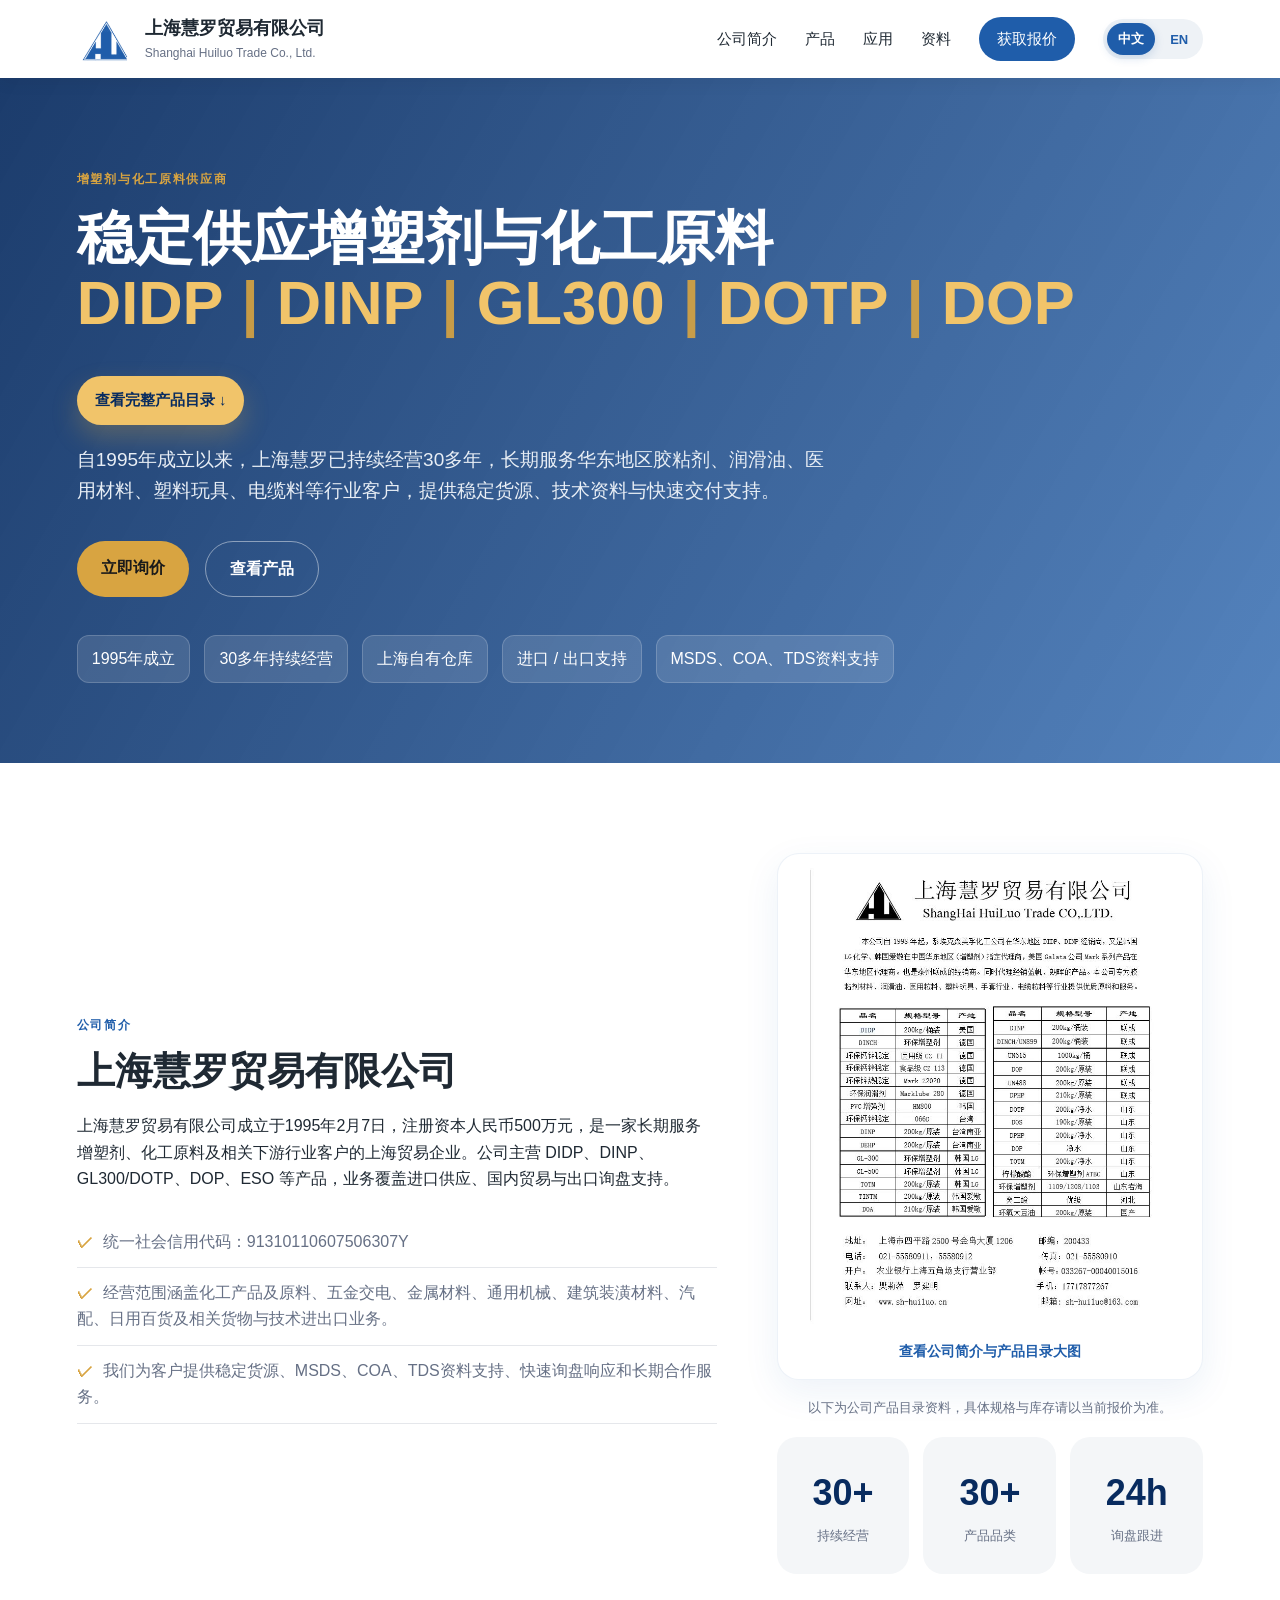
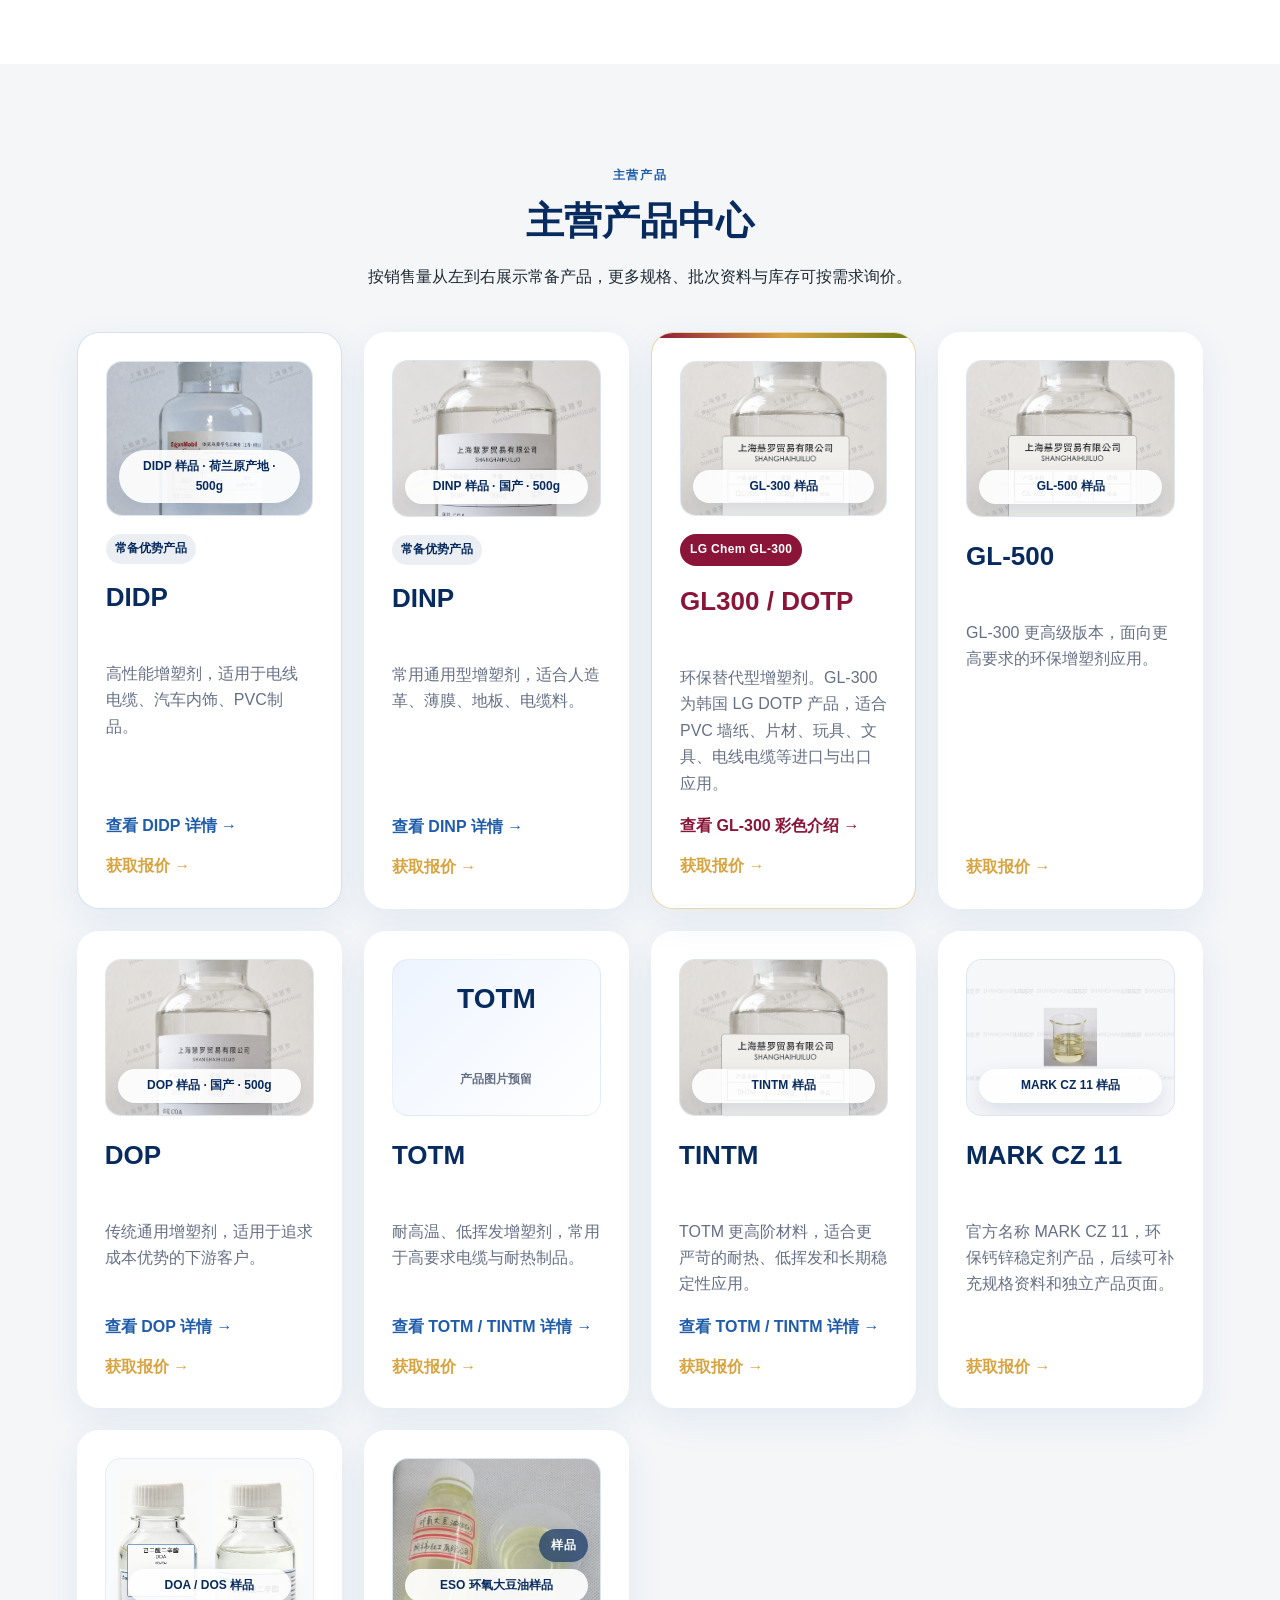
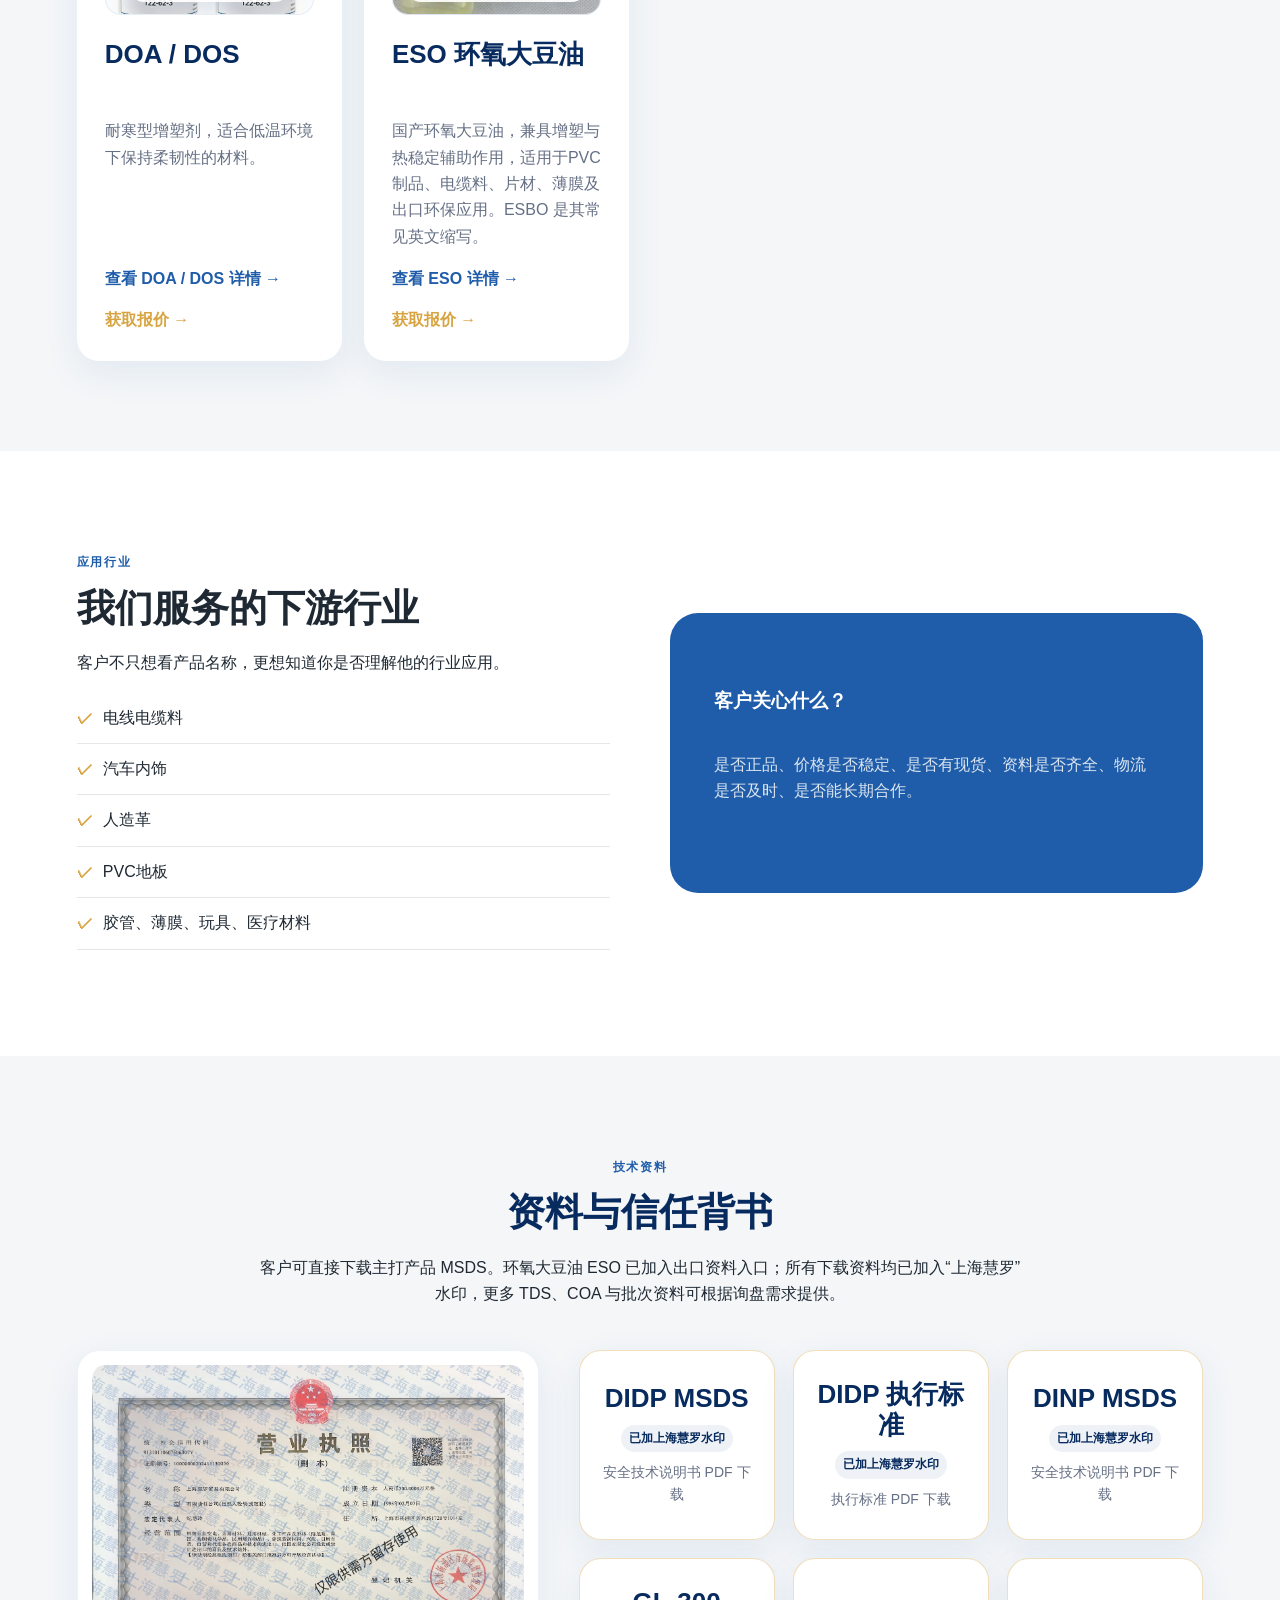
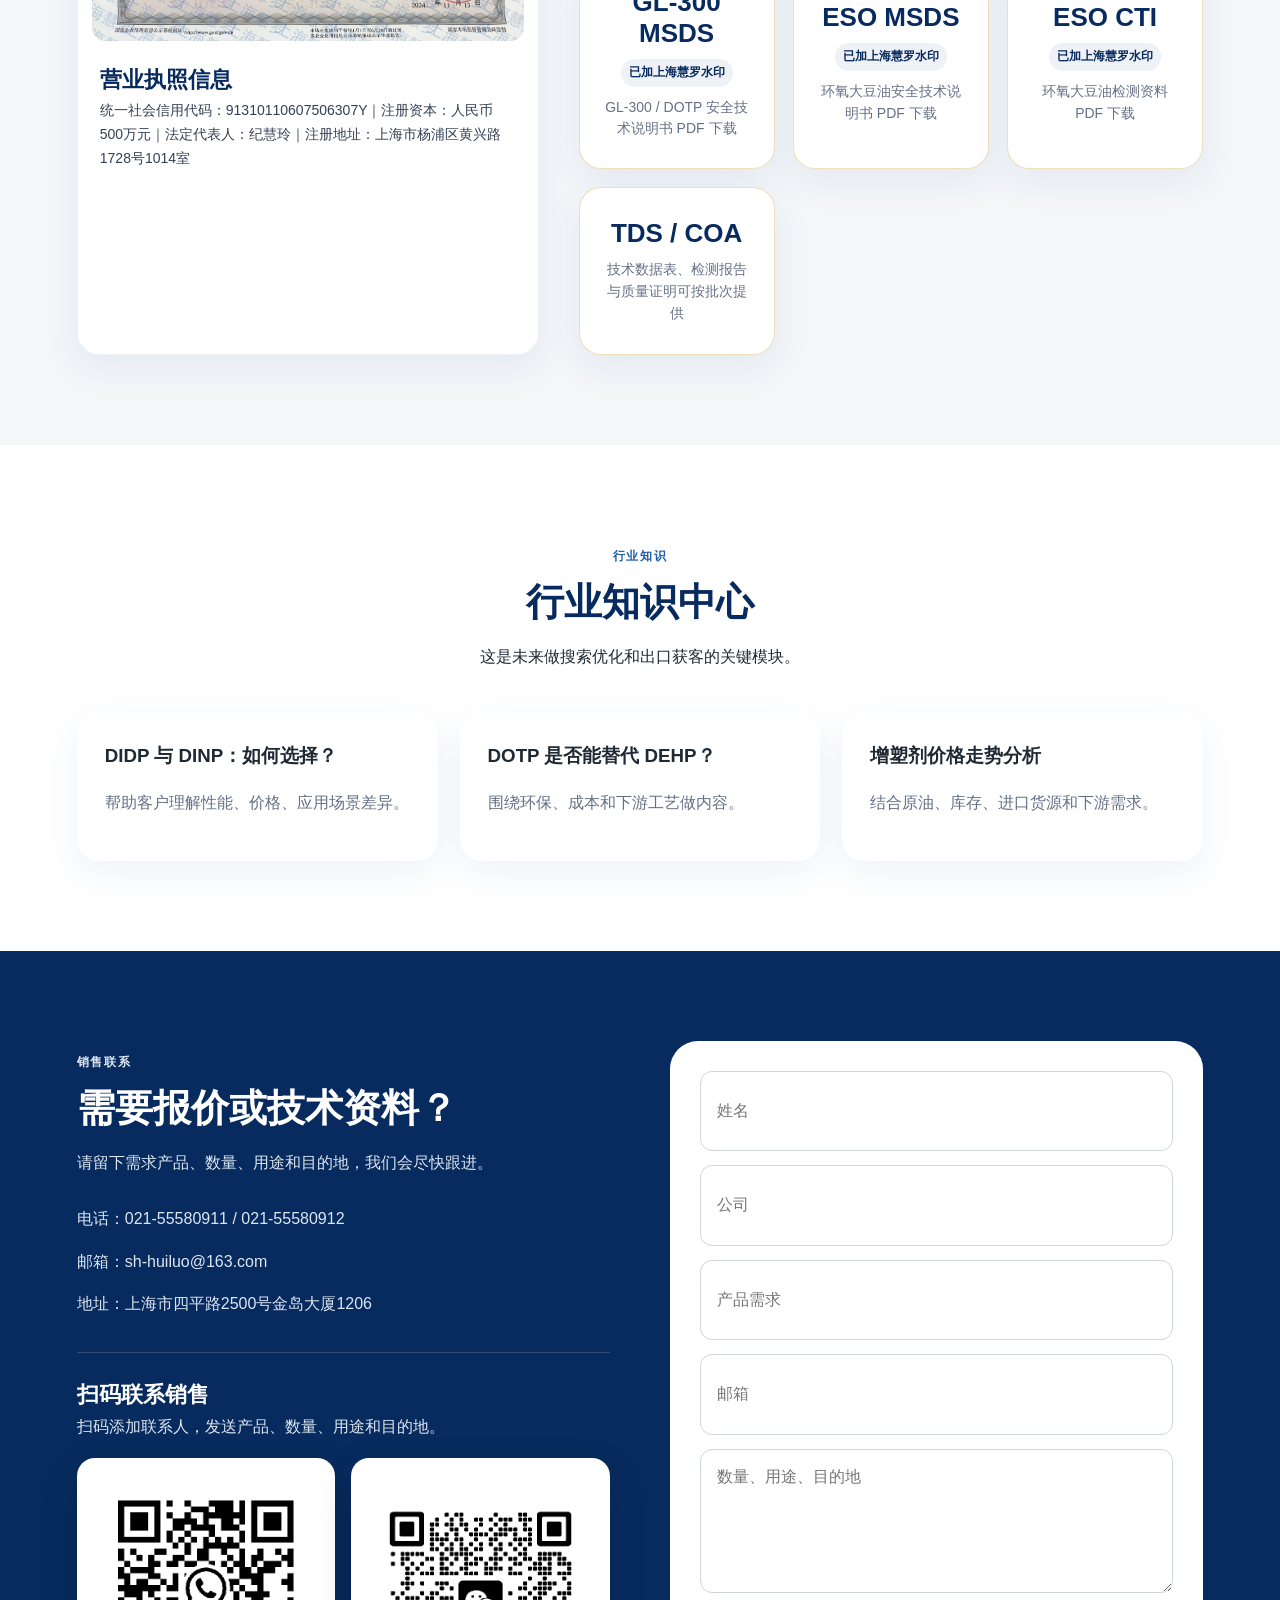
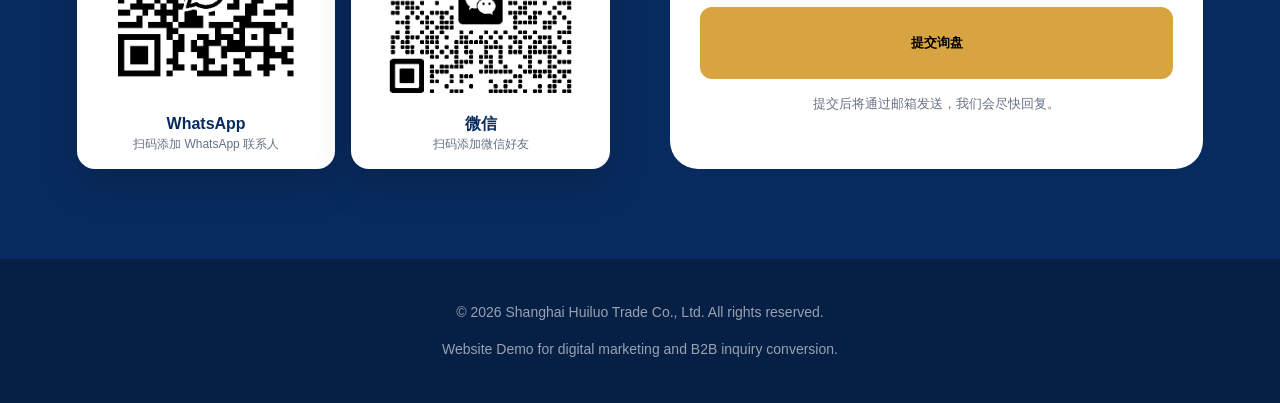
==== index.html @ cf37cb56 "Update product gallery sample images" ====
<!DOCTYPE html>
<html lang="zh-CN">
<head>
  <meta charset="UTF-8" />
  <meta name="viewport" content="width=device-width, initial-scale=1.0" />
  <title>上海慧罗贸易有限公司 | Shanghai Huiluo Trade Co., Ltd.</title>
  <meta name="description" content="上海慧罗贸易有限公司成立于1995年，30多年持续经营，专业供应DIDP、DINP、GL300/DOTP、DOP、环氧大豆油ESO等增塑剂与化工原料。" />
  <link rel="icon" href="assets/huiluo-logo.png" type="image/png" />
  <link rel="stylesheet" href="style.css" />
</head>
<body>
  <header class="navbar">
    <div class="brand">
      <div class="logo-mark"><img src="assets/huiluo-logo.png" alt="上海慧罗贸易有限公司 logo" /></div>
      <div>
        <strong data-i18n="brand_cn">上海慧罗贸易有限公司</strong>
        <span data-i18n="brand_en">Shanghai Huiluo Trade Co., Ltd.</span>
      </div>
    </div>
    <nav>
      <a href="#about" data-i18n="nav_about">公司简介</a>
      <a href="#products" data-i18n="nav_products">产品</a>
      <a href="#applications" data-i18n="nav_applications">应用</a>
      <a href="#documents" data-i18n="nav_documents">资料</a>
      <a href="#contact" class="nav-cta" data-i18n="nav_quote">获取报价</a>
      <div class="language-switch" aria-label="Language switcher">
        <button class="lang-btn active" type="button" data-lang="zh">中文</button>
        <button class="lang-btn" type="button" data-lang="en">EN</button>
      </div>
    </nav>
  </header>

  <section class="hero">
    <div class="hero-overlay"></div>
    <div class="hero-content">
      <p class="eyebrow" data-i18n="hero_eyebrow">增塑剂与化工原料供应商</p>
      <h1 data-i18n="hero_title">稳定供应增塑剂与化工原料<br><span class="hero-product-line">DIDP <em>|</em> DINP <em>|</em> GL300 <em>|</em> DOTP <em>|</em> DOP</span></h1>
      <a class="hero-more-products" href="#products" data-i18n="hero_more_products">查看完整产品目录 ↓</a>
      <p class="hero-text" data-i18n="hero_text">自1995年成立以来，上海慧罗已持续经营30多年，长期服务华东地区胶粘剂、润滑油、医用材料、塑料玩具、电缆料等行业客户，提供稳定货源、技术资料与快速交付支持。</p>
      <div class="hero-actions">
        <a href="#contact" class="btn primary" data-i18n="hero_btn_quote">立即询价</a>
        <a href="#products" class="btn secondary" data-i18n="hero_btn_products">查看产品</a>
      </div>
      <div class="trust-row">
        <span data-i18n="trust_established">1995年成立</span>
        <span data-i18n="trust_years">30多年持续经营</span>
        <span data-i18n="trust_warehouse">上海自有仓库</span>
        <span data-i18n="trust_trade">进口 / 出口支持</span>
        <span data-i18n="trust_docs">MSDS、COA、TDS资料支持</span>
      </div>
    </div>
  </section>

  <section id="about" class="section intro">
    <div>
      <p class="eyebrow dark" data-i18n="intro_eyebrow">公司简介</p>
      <h2 data-i18n="intro_title">上海慧罗贸易有限公司</h2>
      <p data-i18n="intro_text">上海慧罗贸易有限公司成立于1995年2月7日，注册资本人民币500万元，是一家长期服务增塑剂、化工原料及相关下游行业客户的上海贸易企业。公司主营 DIDP、DINP、GL300/DOTP、DOP、ESO 等产品，业务覆盖进口供应、国内贸易与出口询盘支持。</p>
      <ul class="profile-list">
        <li data-i18n="profile_license">统一社会信用代码：91310110607506307Y</li>
        <li data-i18n="profile_scope">经营范围涵盖化工产品及原料、五金交电、金属材料、通用机械、建筑装潢材料、汽配、日用百货及相关货物与技术进出口业务。</li>
        <li data-i18n="profile_service">我们为客户提供稳定货源、MSDS、COA、TDS资料支持、快速询盘响应和长期合作服务。</li>
      </ul>
    </div>
    <div class="profile-side">
      <a class="profile-image-card" href="assets/company-profile.jpg" target="_blank" rel="noopener">
        <img src="assets/company-profile.jpg" alt="上海慧罗贸易有限公司公司简介与产品目录" />
        <span data-i18n="profile_image_caption">查看公司简介与产品目录大图</span>
      </a>
      <p class="profile-image-note" data-i18n="profile_image_note">以下为公司产品目录资料，具体规格与库存请以当前报价为准。</p>
      <div class="stats-grid">
        <div><strong>30+</strong><span data-i18n="stat_years">持续经营</span></div>
        <div><strong>30+</strong><span data-i18n="stat_skus">产品品类</span></div>
        <div><strong>24h</strong><span data-i18n="stat_followup">询盘跟进</span></div>
      </div>
    </div>
  </section>

  <section id="products" class="section gray">
    <div class="section-title">
      <p class="eyebrow dark" data-i18n="products_eyebrow">主营产品</p>
      <h2 data-i18n="products_title">主营产品中心</h2>
      <p data-i18n="products_text">按销售量从左到右展示常备产品，更多规格、批次资料与库存可按需求询价。</p>
    </div>
    <div class="product-grid product-gallery">
      <article class="product-card product-card-featured">
        <figure class="product-card-media"><img src="assets/products/didp-sample.png" alt="DIDP 样品瓶" /><figcaption data-i18n="prod_didp_caption">DIDP 样品 · 荷兰原产地 · 500g</figcaption></figure>
        <span class="product-badge" data-i18n="main_product_badge">常备优势产品</span>
        <h3>DIDP</h3>
        <p data-i18n="prod_didp_text">高性能增塑剂，适用于电线电缆、汽车内饰、PVC制品。</p>
        <div class="product-card-actions"><a class="product-detail-link" href="didp.html" data-i18n="prod_didp_link">查看 DIDP 详情 →</a><a href="#contact" data-i18n="prod_quote">获取报价 →</a></div>
      </article>
      <article class="product-card">
        <figure class="product-card-media"><img src="assets/products/dinp-sample.png" alt="DINP 样品瓶" /><figcaption data-i18n="prod_dinp_caption">DINP 样品 · 国产 · 500g</figcaption></figure>
        <span class="product-badge" data-i18n="main_product_badge">常备优势产品</span>
        <h3>DINP</h3>
        <p data-i18n="prod_dinp_text">常用通用型增塑剂，适合人造革、薄膜、地板、电缆料。</p>
        <div class="product-card-actions"><a class="product-detail-link" href="dinp.html" data-i18n="prod_dinp_link">查看 DINP 详情 →</a><a href="#contact" data-i18n="prod_quote">获取报价 →</a></div>
      </article>
      <article class="product-card gl300-product-card">
        <figure class="product-card-media"><img src="assets/products/gl300-sample.png" alt="GL-300 样品瓶" /><figcaption data-i18n="prod_gl300_caption">GL-300 样品</figcaption></figure>
        <div class="gl300-chip">LG Chem GL-300</div>
        <h3>GL300 / DOTP</h3>
        <p data-i18n="prod_dotp_text">环保替代型增塑剂。GL-300 为韩国 LG DOTP 产品，适合 PVC 墙纸、片材、玩具、文具、电线电缆等进口与出口应用。</p>
        <div class="product-card-actions"><a class="gl300-link" href="gl300.html" data-i18n="prod_gl300_link">查看 GL-300 彩色介绍 →</a><a href="#contact" data-i18n="prod_quote">获取报价 →</a></div>
      </article>
      <article class="product-card">
        <figure class="product-card-media"><img src="assets/products/gl-500-sample.png" alt="GL-500 样品瓶" /><figcaption data-i18n="prod_gl500_caption">GL-500 样品</figcaption></figure>
        <h3>GL-500</h3>
        <p data-i18n="prod_gl500_text">GL-300 更高级版本，面向更高要求的环保增塑剂应用。</p>
        <div class="product-card-actions"><a href="#contact" data-i18n="prod_quote">获取报价 →</a></div>
      </article>
      <article class="product-card">
        <figure class="product-card-media"><img src="assets/products/dop-sample.png" alt="DOP 样品瓶" /><figcaption data-i18n="prod_dop_caption">DOP 样品 · 国产 · 500g</figcaption></figure>
        <h3>DOP</h3>
        <p data-i18n="prod_dehp_text">传统通用增塑剂，适用于追求成本优势的下游客户。</p>
        <div class="product-card-actions"><a class="product-detail-link" href="dop.html" data-i18n="prod_dop_link">查看 DOP 详情 →</a><a href="#contact" data-i18n="prod_quote">获取报价 →</a></div>
      </article>
      <article class="product-card">
        <div class="product-card-media product-image-placeholder"><span>TOTM</span><small data-i18n="product_image_pending">产品图片预留</small></div>
        <h3>TOTM</h3>
        <p data-i18n="prod_totm_text">耐高温、低挥发增塑剂，常用于高要求电缆与耐热制品。</p>
        <div class="product-card-actions"><a class="product-detail-link" href="totm.html" data-i18n="prod_totm_link">查看 TOTM / TINTM 详情 →</a><a href="#contact" data-i18n="prod_quote">获取报价 →</a></div>
      </article>
      <article class="product-card">
        <figure class="product-card-media"><img src="assets/products/tintm-sample.png" alt="TINTM 样品瓶" /><figcaption data-i18n="prod_tintm_caption">TINTM 样品</figcaption></figure>
        <h3>TINTM</h3>
        <p data-i18n="prod_tintm_text">TOTM 更高阶材料，适合更严苛的耐热、低挥发和长期稳定性应用。</p>
        <div class="product-card-actions"><a class="product-detail-link" href="totm.html" data-i18n="prod_tintm_link">查看 TOTM / TINTM 详情 →</a><a href="#contact" data-i18n="prod_quote">获取报价 →</a></div>
      </article>
      <article class="product-card">
        <figure class="product-card-media"><img src="assets/products/mark-cz11-sample.png" alt="MARK CZ 11 样品" /><figcaption data-i18n="prod_mark_cz11_caption">MARK CZ 11 样品</figcaption></figure>
        <h3>MARK CZ 11</h3>
        <p data-i18n="prod_mark_cz11_text">官方名称 MARK CZ 11，环保钙锌稳定剂产品，后续可补充规格资料和独立产品页面。</p>
        <div class="product-card-actions"><a href="#contact" data-i18n="prod_quote">获取报价 →</a></div>
      </article>
      <article class="product-card">
        <figure class="product-card-media product-media-pair"><img src="assets/products/doa-sample.png" alt="DOA 样品瓶" /><img src="assets/products/dos-sample.png" alt="DOS 样品瓶" /><figcaption data-i18n="prod_doa_caption">DOA / DOS 样品</figcaption></figure>
        <h3>DOA / DOS</h3>
        <p data-i18n="prod_doa_text">耐寒型增塑剂，适合低温环境下保持柔韧性的材料。</p>
        <div class="product-card-actions"><a class="product-detail-link" href="doa-dos.html" data-i18n="prod_doa_link">查看 DOA / DOS 详情 →</a><a href="#contact" data-i18n="prod_quote">获取报价 →</a></div>
      </article>
      <article class="product-card">
        <figure class="product-card-media"><img src="assets/products/eso-sample.png" alt="ESO 环氧大豆油样品" /><span class="product-sample-tag" data-i18n="sample_tag">样品</span><figcaption data-i18n="prod_eso_caption">ESO 环氧大豆油样品</figcaption></figure>
        <h3 data-i18n="prod_eso_title">ESO 环氧大豆油</h3>
        <p data-i18n="prod_eso_text">国产环氧大豆油，兼具增塑与热稳定辅助作用，适用于PVC制品、电缆料、片材、薄膜及出口环保应用。ESBO 是其常见英文缩写。</p>
        <div class="product-card-actions"><a class="product-detail-link" href="eso.html" data-i18n="prod_eso_link">查看 ESO 详情 →</a><a href="#contact" data-i18n="prod_quote">获取报价 →</a></div>
      </article>
    </div>
  </section>

  <section id="applications" class="section split">
    <div>
      <p class="eyebrow dark" data-i18n="apps_eyebrow">应用行业</p>
      <h2 data-i18n="apps_title">我们服务的下游行业</h2>
      <p data-i18n="apps_text">客户不只想看产品名称，更想知道你是否理解他的行业应用。</p>
      <ul class="check-list">
        <li data-i18n="app_cable">电线电缆料</li>
        <li data-i18n="app_auto">汽车内饰</li>
        <li data-i18n="app_leather">人造革</li>
        <li data-i18n="app_floor">PVC地板</li>
        <li data-i18n="app_other">胶管、薄膜、玩具、医疗材料</li>
      </ul>
    </div>
    <div class="application-card">
      <h3 data-i18n="customer_title">客户关心什么？</h3>
      <p data-i18n="customer_text">是否正品、价格是否稳定、是否有现货、资料是否齐全、物流是否及时、是否能长期合作。</p>
    </div>
  </section>

  <section id="documents" class="section gray documents">
    <div class="section-title">
      <p class="eyebrow dark" data-i18n="docs_eyebrow">技术资料</p>
      <h2 data-i18n="docs_title">资料与信任背书</h2>
      <p data-i18n="docs_text">客户可直接下载主打产品 MSDS。环氧大豆油 ESO 已加入出口资料入口；所有下载资料均已加入“上海慧罗”水印，更多 TDS、COA 与批次资料可根据询盘需求提供。</p>
    </div>
    <div class="doc-layout">
      <div class="license-panel">
        <img src="assets/business-license-watermarked.jpg" alt="上海慧罗贸易有限公司营业执照" />
        <div class="license-caption">
          <strong data-i18n="license_title">营业执照信息</strong>
          <span data-i18n="license_text">统一社会信用代码：91310110607506307Y｜注册资本：人民币500万元｜法定代表人：纪慧玲｜注册地址：上海市杨浦区黄兴路1728号1014室</span>
        </div>
      </div>
      <div class="doc-cards">
        <a class="doc-card primary-doc" href="DIDP-MSDS-Huiluo.pdf" download>
          <strong>DIDP MSDS</strong>
          <small data-i18n="doc_watermark">已加上海慧罗水印</small>
          <span data-i18n="doc_didp">安全技术说明书 PDF 下载</span>
        </a>
        <a class="doc-card primary-doc" href="DIDP-sales-spec-Huiluo.pdf" download>
          <strong data-i18n="doc_didp_spec_title">DIDP 执行标准</strong>
          <small data-i18n="doc_watermark">已加上海慧罗水印</small>
          <span data-i18n="doc_didp_spec">执行标准 PDF 下载</span>
        </a>
        <a class="doc-card primary-doc" href="DINP-MSDS-2023-Huiluo.pdf" download>
          <strong>DINP MSDS</strong>
          <small data-i18n="doc_watermark">已加上海慧罗水印</small>
          <span data-i18n="doc_dinp">安全技术说明书 PDF 下载</span>
        </a>
        <a class="doc-card primary-doc" href="GL300-MSDS-Huiluo.pdf" download>
          <strong>GL-300 MSDS</strong>
          <small data-i18n="doc_watermark">已加上海慧罗水印</small>
          <span data-i18n="doc_gl300_msds">GL-300 / DOTP 安全技术说明书 PDF 下载</span>
        </a>
        <a class="doc-card primary-doc" href="MSDS-ESO-Huiluo.pdf" download>
          <strong data-i18n="doc_eso_msds_title">ESO MSDS</strong>
          <small data-i18n="doc_watermark">已加上海慧罗水印</small>
          <span data-i18n="doc_eso_msds">环氧大豆油安全技术说明书 PDF 下载</span>
        </a>
        <a class="doc-card primary-doc" href="ESO-CTI-Huiluo-compatible.pdf" download>
          <strong data-i18n="doc_eso_cti_title">ESO CTI</strong>
          <small data-i18n="doc_watermark">已加上海慧罗水印</small>
          <span data-i18n="doc_eso_cti">环氧大豆油检测资料 PDF 下载</span>
        </a>
        <div class="doc-card">
          <strong>TDS / COA</strong>
          <span data-i18n="doc_tds_coa">技术数据表、检测报告与质量证明可按批次提供</span>
        </div>
      </div>
    </div>
  </section>

  <section class="section knowledge">
    <div class="section-title">
      <p class="eyebrow dark" data-i18n="knowledge_eyebrow">行业知识</p>
      <h2 data-i18n="knowledge_title">行业知识中心</h2>
      <p data-i18n="knowledge_text">这是未来做搜索优化和出口获客的关键模块。</p>
    </div>
    <div class="article-grid">
      <article><h3 data-i18n="article1_title">DIDP 与 DINP：如何选择？</h3><p data-i18n="article1_text">帮助客户理解性能、价格、应用场景差异。</p></article>
      <article><h3 data-i18n="article2_title">DOTP 是否能替代 DEHP？</h3><p data-i18n="article2_text">围绕环保、成本和下游工艺做内容。</p></article>
      <article><h3 data-i18n="article3_title">增塑剂价格走势分析</h3><p data-i18n="article3_text">结合原油、库存、进口货源和下游需求。</p></article>
    </div>
  </section>

  <section id="contact" class="section contact">
    <div>
      <p class="eyebrow" data-i18n="contact_eyebrow">销售联系</p>
      <h2 data-i18n="contact_title">需要报价或技术资料？</h2>
      <p data-i18n="contact_text">请留下需求产品、数量、用途和目的地，我们会尽快跟进。</p>
      <div class="contact-info">
        <p data-i18n="phone">电话：021-55580911 / 021-55580912</p>
        <p data-i18n="email">邮箱：sh-huiluo@163.com</p>
        <p data-i18n="address">地址：上海市四平路2500号金岛大厦1206</p>
      </div>
      <div class="qr-contact">
        <h3 data-i18n="qr_title">扫码联系销售</h3>
        <p data-i18n="qr_text">扫码添加联系人，发送产品、数量、用途和目的地。</p>
        <div class="qr-grid">
          <figure class="qr-card">
            <img src="assets/contact/whatsapp-qr.svg" alt="WhatsApp QR code" />
            <figcaption>
              <strong>WhatsApp</strong>
              <span data-i18n="qr_whatsapp">扫码添加 WhatsApp 联系人</span>
            </figcaption>
          </figure>
          <figure class="qr-card">
            <img src="assets/contact/wechat-qr.svg" alt="WeChat QR code" />
            <figcaption>
              <strong data-i18n="qr_wechat_name">微信</strong>
              <span data-i18n="qr_wechat">扫码添加微信好友</span>
            </figcaption>
          </figure>
        </div>
      </div>
    </div>
    <form class="quote-form" id="quote-form">
      <input name="name" type="text" placeholder="姓名" data-i18n-placeholder="ph_name" />
      <input name="company" type="text" placeholder="公司" data-i18n-placeholder="ph_company" />
      <input name="product" type="text" placeholder="产品需求" data-i18n-placeholder="ph_product" />
      <input name="email" type="email" placeholder="邮箱" data-i18n-placeholder="ph_email" />
      <textarea name="message" placeholder="数量、用途、目的地" data-i18n-placeholder="ph_message"></textarea>
      <button type="button" data-i18n="form_submit">提交询盘</button>
      <p class="form-note" data-i18n="form_note">提交后将通过邮箱发送，我们会尽快回复。</p>
    </form>
  </section>

  <footer>
    <p>© 2026 Shanghai Huiluo Trade Co., Ltd. All rights reserved.</p>
    <p>Website Demo for digital marketing and B2B inquiry conversion.</p>
  </footer>

  <script>
    const translations = {
      zh: {
        nav_about:'公司简介', nav_products:'产品', nav_applications:'应用', nav_documents:'资料', nav_quote:'获取报价',
        brand_cn:'上海慧罗贸易有限公司', brand_en:'Shanghai Huiluo Trade Co., Ltd.',
        hero_eyebrow:'增塑剂与化工原料供应商',
        hero_title:'稳定供应增塑剂与化工原料<br><span class="hero-product-line">DIDP <em>|</em> DINP <em>|</em> GL300 <em>|</em> DOTP <em>|</em> DOP</span>',
        hero_text:'自1995年成立以来，上海慧罗已持续经营30多年，长期服务华东地区胶粘剂、润滑油、医用材料、塑料玩具、电缆料等行业客户，提供稳定货源、技术资料与快速交付支持。',
        hero_btn_quote:'立即询价', hero_btn_products:'查看产品', hero_more_products:'查看完整产品目录 ↓',
        trust_established:'1995年成立', trust_years:'30多年持续经营', trust_warehouse:'上海自有仓库', trust_trade:'进口 / 出口支持', trust_docs:'MSDS、COA、TDS资料支持',
        intro_eyebrow:'公司简介', intro_title:'上海慧罗贸易有限公司', intro_text:'上海慧罗贸易有限公司成立于1995年2月7日，注册资本人民币500万元，是一家长期服务增塑剂、化工原料及相关下游行业客户的上海贸易企业。公司主营 DIDP、DINP、GL300/DOTP、DOP、ESO 等产品，业务覆盖进口供应、国内贸易与出口询盘支持。',
        profile_license:'统一社会信用代码：91310110607506307Y',
        profile_scope:'经营范围涵盖化工产品及原料、五金交电、金属材料、通用机械、建筑装潢材料、汽配、日用百货及相关货物与技术进出口业务。',
        profile_service:'我们为客户提供稳定货源、MSDS、COA、TDS资料支持、快速询盘响应和长期合作服务。',
        profile_image_caption:'查看公司简介与产品目录大图',
        profile_image_note:'以下为公司产品目录资料，具体规格与库存请以当前报价为准。',
        stat_years:'持续经营', stat_skus:'产品品类', stat_followup:'询盘跟进',
        products_eyebrow:'主营产品', products_title:'主营产品中心', products_text:'按销售量从左到右展示常备产品，更多规格、批次资料与库存可按需求询价。',
        main_product_badge:'常备优势产品', product_image_pending:'产品图片预留', sample_tag:'样品',
        more_products_eyebrow:'更多产品', more_products_title:'更多产品', more_products_text:'除主打产品外，我们也可根据客户用途提供更多增塑剂与配套资料。',
        prod_didp_text:'高性能增塑剂，适用于电线电缆、汽车内饰、PVC制品。', prod_didp_caption:'DIDP 样品 · 荷兰原产地 · 500g', prod_didp_link:'查看 DIDP 详情 →', prod_dinp_text:'常用通用型增塑剂，适合人造革、薄膜、地板、电缆料。', prod_dinp_caption:'DINP 样品 · 国产 · 500g', prod_dinp_link:'查看 DINP 详情 →', prod_dehp_text:'传统通用增塑剂，适用于追求成本优势的下游客户。', prod_dop_caption:'DOP 样品 · 国产 · 500g', prod_dop_link:'查看 DOP 详情 →', prod_dotp_text:'环保替代型增塑剂。GL-300 为韩国 LG DOTP 产品，适合 PVC 墙纸、片材、玩具、文具、电线电缆等进口与出口应用。', prod_gl300_caption:'GL-300 样品', prod_gl300_link:'查看 GL-300 彩色介绍 →', prod_gl500_caption:'GL-500 样品', prod_gl500_text:'GL-300 更高级版本，面向更高要求的环保增塑剂应用。', prod_eso_title:'ESO 环氧大豆油', prod_eso_caption:'ESO 环氧大豆油样品', prod_eso_text:'国产环氧大豆油，兼具增塑与热稳定辅助作用，适用于PVC制品、电缆料、片材、薄膜及出口环保应用。ESBO 是其常见英文缩写。', prod_eso_link:'查看 ESO 详情 →', prod_totm_caption:'LGflex TOTM · 韩国 LG · 200kg', prod_totm_text:'耐高温、低挥发增塑剂，常用于高要求电缆与耐热制品。', prod_totm_link:'查看 TOTM / TINTM 详情 →', prod_tintm_caption:'TINTM 样品', prod_tintm_text:'TOTM 更高阶材料，适合更严苛的耐热、低挥发和长期稳定性应用。', prod_tintm_link:'查看 TOTM / TINTM 详情 →', prod_mark_cz11_caption:'MARK CZ 11 样品', prod_mark_cz11_text:'官方名称 MARK CZ 11，环保钙锌稳定剂产品，后续可补充规格资料和独立产品页面。', prod_doa_caption:'DOA / DOS 样品', prod_doa_text:'耐寒型增塑剂，适合低温环境下保持柔韧性的材料。', prod_doa_link:'查看 DOA / DOS 详情 →', prod_quote:'获取报价 →',
        apps_eyebrow:'应用行业', apps_title:'我们服务的下游行业', apps_text:'客户不只想看产品名称，更想知道你是否理解他的行业应用。', app_cable:'电线电缆料', app_auto:'汽车内饰', app_leather:'人造革', app_floor:'PVC地板', app_other:'胶管、薄膜、玩具、医疗材料', customer_title:'客户关心什么？', customer_text:'是否正品、价格是否稳定、是否有现货、资料是否齐全、物流是否及时、是否能长期合作。',
        docs_eyebrow:'技术资料', docs_title:'资料与信任背书', docs_text:'客户可直接下载主打产品 MSDS。环氧大豆油 ESO 已加入出口资料入口；所有下载资料均已加入“上海慧罗”水印，更多 TDS、COA 与批次资料可根据询盘需求提供。', license_title:'营业执照信息', license_text:'统一社会信用代码：91310110607506307Y｜注册资本：人民币500万元｜法定代表人：纪慧玲｜注册地址：上海市杨浦区黄兴路1728号1014室', doc_watermark:'已加上海慧罗水印', doc_didp:'安全技术说明书 PDF 下载', doc_didp_spec_title:'DIDP 执行标准', doc_didp_spec:'执行标准 PDF 下载', doc_dinp:'安全技术说明书 PDF 下载', doc_eso_msds_title:'ESO MSDS', doc_eso_msds:'环氧大豆油安全技术说明书 PDF 下载', doc_gl300_msds:'GL-300 / DOTP 安全技术说明书 PDF 下载', doc_eso_cti_title:'ESO CTI', doc_eso_cti:'环氧大豆油检测资料 PDF 下载', doc_tds_coa:'技术数据表、检测报告与质量证明可按批次提供',
        knowledge_eyebrow:'行业知识', knowledge_title:'行业知识中心', knowledge_text:'这是未来做搜索优化和出口获客的关键模块。', article1_title:'DIDP 与 DINP：如何选择？', article1_text:'帮助客户理解性能、价格、应用场景差异。', article2_title:'DOTP 是否能替代 DEHP？', article2_text:'围绕环保、成本和下游工艺做内容。', article3_title:'增塑剂价格走势分析', article3_text:'结合原油、库存、进口货源和下游需求。',
        contact_eyebrow:'销售联系', contact_title:'需要报价或技术资料？', contact_text:'请留下需求产品、数量、用途和目的地，我们会尽快跟进。', phone:'电话：021-55580911 / 021-55580912', email:'邮箱：sh-huiluo@163.com', address:'地址：上海市四平路2500号金岛大厦1206', qr_title:'扫码联系销售', qr_text:'扫码添加联系人，发送产品、数量、用途和目的地。', qr_whatsapp:'扫码添加 WhatsApp 联系人', qr_wechat_name:'微信', qr_wechat:'扫码添加微信好友',
        ph_name:'姓名', ph_company:'公司', ph_product:'产品需求', ph_email:'邮箱', ph_message:'数量、用途、目的地', form_submit:'提交询盘', form_note:'提交后将通过邮箱发送，我们会尽快回复。'
      },
      en: {
        nav_about:'Company', nav_products:'Products', nav_applications:'Applications', nav_documents:'Documents', nav_quote:'Request Quote',
        brand_cn:'Shanghai Huiluo Trade Co., Ltd.', brand_en:'Plasticizer & Chemical Raw Materials Supplier',
        hero_eyebrow:'Plasticizer & Chemical Raw Materials Supplier',
        hero_title:'Reliable Plasticizer & Chemical Raw Material Supply<br><span class="hero-product-line">DIDP <em>|</em> DINP <em>|</em> GL300 <em>|</em> DOTP <em>|</em> DOP</span>',
        hero_text:'Founded in 1995, Shanghai Huiluo has operated continuously for more than 30 years, serving customers in adhesives, lubricants, medical materials, plastic toys, cable compounds and other industries across East China with stable supply, technical documents and fast delivery support.',
        hero_btn_quote:'Request Quote', hero_btn_products:'View Products', hero_more_products:'View Full Product Range ↓',
        trust_established:'Established in 1995', trust_years:'30+ Years in Operation', trust_warehouse:'Own warehouse in Shanghai', trust_trade:'Import / Export Support', trust_docs:'MSDS / COA / TDS Support',
        intro_eyebrow:'Company Profile', intro_title:'Shanghai Huiluo Trade Co., Ltd.', intro_text:'Shanghai Huiluo Trade Co., Ltd. was established on February 7, 1995 with registered capital of RMB 5 million. We are a Shanghai-based trading company serving customers in plasticizers, chemical raw materials and related downstream industries. Our key products include DIDP, DINP, GL300/DOTP, DOP and ESO, covering import supply, domestic trade and export inquiry support.',
        profile_license:'Unified Social Credit Code: 91310110607506307Y',
        profile_scope:'Business scope covers chemical products and raw materials, hardware and electrical products, metal materials, general machinery, building decoration materials, auto parts, daily-use goods, and related import/export of goods and technologies.',
        profile_service:'We provide stable supply, MSDS / COA / TDS document support, fast inquiry response and long-term cooperation service.',
        profile_image_caption:'View company profile and product list',
        profile_image_note:'This is a company product list reference. Final specifications and inventory are subject to the latest quotation.',
        stat_years:'Years in Operation', stat_skus:'Product SKUs', stat_followup:'Inquiry Follow-up',
        products_eyebrow:'Main Products', products_title:'Product Center', products_text:'Products are shown from left to right by sales volume. More specifications, batch documents and inventory details are available upon inquiry.',
        main_product_badge:'Regular Supply', product_image_pending:'Image space reserved', sample_tag:'Sample',
        more_products_eyebrow:'More Products', more_products_title:'More Products', more_products_text:'Beyond our key products, we can provide more plasticizers and supporting documents according to customer applications.',
        prod_didp_text:'High-performance plasticizer for cable compounds, automotive interiors and PVC products.', prod_didp_caption:'DIDP sample / Netherlands origin / 500g', prod_didp_link:'View DIDP Details →', prod_dinp_text:'General-purpose plasticizer for synthetic leather, films, flooring and cable compounds.', prod_dinp_caption:'DINP sample / China origin / 500g', prod_dinp_link:'View DINP Details →', prod_dehp_text:'Traditional general-purpose plasticizer for downstream customers focused on cost advantages.', prod_dop_caption:'DOP sample / China origin / 500g', prod_dop_link:'View DOP Details →', prod_dotp_text:'Eco-friendlier DOTP plasticizer. GL-300 is LG Chem DOTP for PVC wallpaper, sheets, toys, stationery, cable compounds and import/export applications.', prod_gl300_caption:'GL-300 sample', prod_gl300_link:'View GL-300 Color Profile →', prod_gl500_caption:'GL-500 sample', prod_gl500_text:'A higher-grade version above GL-300 for more demanding eco-oriented plasticizer applications.', prod_eso_title:'ESO / ESBO Epoxidized Soybean Oil', prod_eso_caption:'ESO / ESBO sample', prod_eso_text:'Epoxidized soybean oil, commonly abbreviated as ESO or ESBO, provides plasticizing and auxiliary heat-stabilizing functions for PVC products, cable compounds, sheets, films and export-oriented applications.', prod_eso_link:'View ESO Details →', prod_totm_caption:'LGflex TOTM / LG Korea / 200kg', prod_totm_text:'Heat-resistant, low-volatility plasticizer commonly used in demanding cable and heat-resistant products.', prod_totm_link:'View TOTM / TINTM Details →', prod_tintm_caption:'TINTM sample', prod_tintm_text:'A higher-grade material above TOTM for stricter heat resistance, low volatility and long-term stability requirements.', prod_tintm_link:'View TOTM / TINTM Details →', prod_mark_cz11_caption:'MARK CZ 11 sample', prod_mark_cz11_text:'Official product name MARK CZ 11, an eco calcium-zinc stabilizer. Specifications and a dedicated detail page can be added later.', prod_doa_caption:'DOA / DOS samples', prod_doa_text:'Cold-resistant plasticizer that helps materials stay flexible in low-temperature environments.', prod_doa_link:'View DOA / DOS Details →', prod_quote:'Get Quote →',
        apps_eyebrow:'Industry Applications', apps_title:'Industries We Serve', apps_text:'Customers do not only want product names. They also want to know whether you understand their application scenarios.', app_cable:'PVC Cable Compounds', app_auto:'Automotive Interior', app_leather:'Synthetic Leather', app_floor:'Vinyl Flooring', app_other:'Hoses, films, toys and medical materials', customer_title:'What do customers care about?', customer_text:'Authentic supply, stable pricing, available inventory, complete documents, timely logistics and long-term cooperation.',
        docs_eyebrow:'Technical Documents', docs_title:'Documents & Trust Proof', docs_text:'Customers can download MSDS files for key products directly. ESO / ESBO export documents have been added; all downloadable documents include a Shanghai Huiluo watermark, and TDS, COA and batch documents can be provided upon inquiry.', license_title:'Business License Information', license_text:'Unified Social Credit Code: 91310110607506307Y | Registered capital: RMB 5 million | Legal representative: Ji Huiling | Registered address: Room 1014, No. 1728 Huangxing Road, Yangpu District, Shanghai', doc_watermark:'Shanghai Huiluo watermarked', doc_didp:'Safety Data Sheet PDF Download', doc_didp_spec_title:'DIDP Sales Specification', doc_didp_spec:'Sales Specification PDF Download', doc_dinp:'Safety Data Sheet PDF Download', doc_eso_msds_title:'ESO / ESBO MSDS', doc_eso_msds:'Epoxidized Soybean Oil Safety Data Sheet PDF Download', doc_gl300_msds:'LG GL-300 / DOTP Safety Data Sheet PDF Download', doc_eso_cti_title:'ESO / ESBO CTI', doc_eso_cti:'Epoxidized Soybean Oil CTI / Test Document PDF Download', doc_tds_coa:'TDS, COA and quality certificates available by batch',
        knowledge_eyebrow:'Knowledge Center', knowledge_title:'Industry Knowledge Center', knowledge_text:'This is the key module for future SEO and export lead generation.', article1_title:'DIDP vs DINP: How to Choose?', article1_text:'Help customers understand differences in performance, price and applications.', article2_title:'Can DOTP Replace DEHP?', article2_text:'Explain compliance, cost and downstream processing factors.', article3_title:'Plasticizer Price Trend Analysis', article3_text:'Analyze crude oil, inventory, import supply and downstream demand.',
        contact_eyebrow:'Contact Sales', contact_title:'Need a quote or technical documents?', contact_text:'Please leave your required product, quantity, application and destination. Our team will follow up as soon as possible.', phone:'Tel: 021-55580911 / 021-55580912', email:'Email: sh-huiluo@163.com', address:'Address: Room 1206, Jindao Building, No. 2500 Siping Road, Shanghai, China', qr_title:'Scan to Contact Sales', qr_text:'Scan to add us, then send product, quantity, application and destination details.', qr_whatsapp:'Add us on WhatsApp', qr_wechat_name:'WeChat', qr_wechat:'Add us on WeChat',
        ph_name:'Name', ph_company:'Company', ph_product:'Product Needed', ph_email:'Email', ph_message:'Quantity, application, destination', form_submit:'Submit Inquiry', form_note:'Your inquiry will be sent by email and our team will reply as soon as possible.'
      }
    };

    function setLanguage(lang) {
      const dict = translations[lang] || translations.zh;
      document.documentElement.lang = lang === 'zh' ? 'zh-CN' : 'en';
      document.querySelectorAll('[data-i18n]').forEach(el => {
        const key = el.getAttribute('data-i18n');
        if (dict[key]) el.innerHTML = dict[key];
      });
      document.querySelectorAll('[data-i18n-placeholder]').forEach(el => {
        const key = el.getAttribute('data-i18n-placeholder');
        if (dict[key]) el.setAttribute('placeholder', dict[key]);
      });
      document.querySelectorAll('.lang-btn').forEach(btn => {
        btn.classList.toggle('active', btn.dataset.lang === lang);
      });
      localStorage.setItem('shhl_language', lang);
    }

    document.querySelectorAll('.lang-btn').forEach(btn => {
      btn.addEventListener('click', () => setLanguage(btn.dataset.lang));
    });

    document.getElementById('quote-form')?.addEventListener('click', event => {
      if (event.target.tagName !== 'BUTTON') return;
      const form = event.currentTarget;
      const data = new FormData(form);
      const subject = encodeURIComponent('Website Inquiry - Shanghai Huiluo');
      const lines = [
        `Name: ${data.get('name') || ''}`,
        `Company: ${data.get('company') || ''}`,
        `Product: ${data.get('product') || ''}`,
        `Email: ${data.get('email') || ''}`,
        '',
        `Message:`,
        data.get('message') || ''
      ];
      window.location.href = `mailto:sh-huiluo@163.com?subject=${subject}&body=${encodeURIComponent(lines.join('\n'))}`;
    });

    setLanguage(localStorage.getItem('shhl_language') || 'zh');
  </script>
</body>
</html>
---- style.css ----
:root{--blue:#1f5daa;--deep:#082b5f;--gold:#d8a441;--gray:#f4f6f8;--text:#1f2933;--muted:#667085}*{box-sizing:border-box}body{margin:0;font-family:-apple-system,BlinkMacSystemFont,"Segoe UI","Noto Sans SC",Arial,sans-serif;color:var(--text);line-height:1.65;background:white}a{text-decoration:none;color:inherit}.navbar{height:78px;display:flex;align-items:center;justify-content:space-between;padding:0 6vw;background:white;position:sticky;top:0;z-index:10;box-shadow:0 3px 18px rgba(0,0,0,.06)}.brand{display:flex;align-items:center;gap:14px}.brand strong{display:block;font-size:18px}.brand span{display:block;font-size:12px;color:var(--muted)}.logo-mark{width:54px;height:46px;display:grid;place-items:center;flex:0 0 auto}.logo-mark img{display:block;width:100%;height:100%;object-fit:contain}nav{display:flex;gap:28px;align-items:center;font-size:15px}.nav-cta{padding:10px 18px;background:var(--blue);color:white;border-radius:999px}.hero{min-height:680px;position:relative;background:linear-gradient(120deg,rgba(8,43,95,.92),rgba(31,93,170,.76)),url('https://images.unsplash.com/photo-1538428494232-9c0d8a3ab403?auto=format&fit=crop&w=1800&q=80') center/cover;display:flex;align-items:center;padding:80px 6vw;color:white}.hero-content{max-width:900px;position:relative;z-index:1}.eyebrow{text-transform:uppercase;letter-spacing:.14em;font-size:12px;color:var(--gold);font-weight:700}.eyebrow.dark{color:var(--blue)}h1{font-size:58px;line-height:1.15;margin:15px 0 20px}h1 span{color:#f1c46a}h2{font-size:38px;line-height:1.25;margin:8px 0 18px}h3{margin-top:0}.hero-text{font-size:19px;max-width:760px;color:#e8eef5}.hero-actions{display:flex;gap:16px;margin-top:34px}.btn{padding:14px 24px;border-radius:999px;font-weight:700}.primary{background:var(--gold);color:#1a1a1a}.secondary{border:1px solid rgba(255,255,255,.45);color:white}.trust-row{display:flex;gap:14px;flex-wrap:wrap;margin-top:38px}.trust-row span{background:rgba(255,255,255,.12);border:1px solid rgba(255,255,255,.18);padding:10px 14px;border-radius:12px}.section{padding:90px 6vw}.intro{display:grid;grid-template-columns:1.2fr .8fr;gap:60px;align-items:center}.stats-grid{display:grid;grid-template-columns:repeat(3,1fr);gap:14px}.stats-grid div{background:var(--gray);border-radius:20px;padding:26px;text-align:center}.stats-grid strong{display:block;font-size:36px;color:var(--blue)}.stats-grid span{font-size:13px;color:var(--muted)}.gray{background:var(--gray)}.section-title{text-align:center;max-width:760px;margin:0 auto 42px}.product-grid,.article-grid{display:grid;grid-template-columns:repeat(3,1fr);gap:22px}.product-grid article,.article-grid article{background:white;border-radius:22px;padding:28px;box-shadow:0 12px 36px rgba(31,93,170,.08);transition:.25s}.product-grid article:hover{transform:translateY(-5px)}.product-grid h3{font-size:26px;color:var(--blue)}.product-grid p,.article-grid p{color:var(--muted)}.product-grid a{color:var(--gold);font-weight:700}.split{display:grid;grid-template-columns:1fr 1fr;gap:60px;align-items:center}.check-list{padding:0;list-style:none}.check-list li{padding:12px 0;border-bottom:1px solid #e5e7eb}.check-list li:before{content:'✓';color:var(--gold);font-weight:900;margin-right:10px}.application-card{background:var(--blue);color:white;border-radius:28px;padding:44px;min-height:280px;display:flex;flex-direction:column;justify-content:center}.application-card p{color:#dce6f1}.doc-layout{display:grid;grid-template-columns:.8fr 1.2fr;gap:40px;align-items:center}.doc-layout img{width:100%;max-height:520px;object-fit:contain;background:white;border-radius:20px;padding:14px;box-shadow:0 12px 36px rgba(0,0,0,.08)}.doc-cards{display:grid;grid-template-columns:repeat(3,1fr);gap:18px}.doc-cards div{background:white;border-radius:22px;padding:30px;text-align:center}.doc-cards strong{display:block;font-size:30px;color:var(--blue)}.doc-cards span{color:var(--muted)}.knowledge{background:white}.contact{background:var(--deep);color:white;display:grid;grid-template-columns:1fr 1fr;gap:60px}.contact p{color:#dce6f1}.contact-info{margin-top:30px}.quote-form{background:white;border-radius:28px;padding:30px;display:grid;gap:14px}.quote-form input,.quote-form textarea{width:100%;padding:14px 16px;border:1px solid #d0d5dd;border-radius:12px;font:inherit}.quote-form textarea{min-height:120px}.quote-form button{border:0;background:var(--gold);padding:15px;border-radius:12px;font-weight:800;cursor:pointer}footer{background:#061f45;color:#98a2b3;text-align:center;padding:28px 6vw;font-size:14px}@media(max-width:860px){.navbar{height:auto;padding:16px 5vw;align-items:flex-start}.brand strong{font-size:15px}.logo-mark{width:50px;height:42px}nav{display:none}.hero{min-height:620px;padding:70px 5vw}h1{font-size:38px}h2{font-size:30px}.intro,.split,.doc-layout,.contact{grid-template-columns:1fr}.product-grid,.article-grid,.stats-grid,.doc-cards{grid-template-columns:1fr}.hero-actions{flex-direction:column}.btn{text-align:center}}
.language-switch{display:flex;align-items:center;gap:4px;background:#eef2f6;border-radius:999px;padding:4px}.lang-btn{border:0;background:transparent;color:var(--blue);padding:7px 11px;border-radius:999px;font-weight:800;cursor:pointer;font-size:13px}.lang-btn.active{background:var(--blue);color:white;box-shadow:0 3px 10px rgba(31,93,170,.18)}
@media(max-width:860px){.language-switch{display:none}}

.doc-cards{grid-template-columns:repeat(auto-fit,minmax(190px,1fr))}


/* Unified document and license section overrides */
.doc-layout{grid-template-columns:minmax(280px,.85fr) minmax(0,1.15fr);align-items:stretch}
.license-panel{background:white;border:1px solid rgba(31,93,170,.08);border-radius:22px;padding:14px;box-shadow:0 12px 36px rgba(31,93,170,.08);height:100%}
.license-panel img{box-shadow:none;padding:0;border-radius:14px;max-height:420px}
.license-caption{padding:16px 8px 4px}
.license-caption strong{display:block;color:var(--blue);font-size:22px;line-height:1.25}
.license-caption span{display:block;color:var(--muted);font-size:14px;line-height:1.7;margin-top:6px}
.doc-cards{grid-template-columns:repeat(auto-fit,minmax(190px,1fr));align-items:stretch}
.doc-card,.doc-cards div{background:white;border:1px solid rgba(216,164,65,.36);border-radius:22px;padding:28px 22px;text-align:center;display:flex;min-height:168px;flex-direction:column;justify-content:center;box-shadow:0 12px 36px rgba(31,93,170,.08);transition:.25s}
.doc-card strong,.doc-cards div strong{display:block;font-size:26px;color:var(--blue);line-height:1.2}
.doc-card span,.doc-cards div span{color:var(--muted);margin-top:10px;font-size:14px;line-height:1.55}
.doc-card.primary-doc:hover{transform:translateY(-4px);border-color:var(--gold);box-shadow:0 16px 40px rgba(31,93,170,.14)}
@media(max-width:860px){.license-panel img{max-height:360px}.doc-card,.doc-cards div{min-height:132px}.doc-card strong,.doc-cards div strong{font-size:24px}}


/* GL-300 product highlight */
.gl300-product-card{position:relative;overflow:hidden;border:1px solid rgba(216,164,65,.45);background:linear-gradient(180deg,#fff 0%,#fffaf0 100%)}
.gl300-product-card:before{content:"";position:absolute;inset:0 0 auto 0;height:5px;background:linear-gradient(90deg,#8a1538,#d8a441,#6c7d18)}
.gl300-chip{display:inline-flex;align-items:center;width:max-content;padding:6px 10px;margin-bottom:14px;border-radius:999px;background:#8a1538;color:#fff;font-size:12px;font-weight:800;letter-spacing:.03em}
.product-grid .gl300-product-card h3{color:#8a1538}
.product-grid .gl300-product-card .gl300-link{display:block;color:#8a1538;margin-bottom:8px;font-weight:800}
.product-grid .gl300-product-card .gl300-link:hover{color:#d8a441}


/* Main hero product line */
.hero-product-line{display:inline-flex;align-items:center;gap:18px;white-space:nowrap;font-size:clamp(42px,4.8vw,70px);line-height:1.05;color:#f1c46a;letter-spacing:0;font-weight:900}
.hero-product-line em{font-style:normal;color:#d8a441;opacity:.9;font-weight:700}
@media(max-width:980px){.hero-product-line{gap:12px;font-size:clamp(34px,7vw,50px)}}
@media(max-width:640px){.hero-product-line{display:flex;flex-wrap:wrap;white-space:normal;gap:8px 12px;font-size:34px}.hero-product-line em{opacity:.65}}


.hero-more-products{display:inline-flex;width:max-content;margin-top:14px;padding:8px 12px;border:1px solid rgba(255,255,255,.28);border-radius:999px;color:#e8eef5;background:rgba(255,255,255,.08);font-size:14px;font-weight:800;letter-spacing:0;transition:.2s}
.hero-more-products:hover{border-color:rgba(241,196,106,.75);color:#f1c46a;background:rgba(216,164,65,.12)}
h1 .hero-more-products{vertical-align:middle}
@media(max-width:640px){.hero-more-products{margin-top:10px;font-size:13px}}


/* Brighter hero more-products CTA override */
.hero-more-products{margin-top:18px;padding:12px 18px;border:0;border-radius:999px;background:#f1c46a;color:#082b5f;box-shadow:0 12px 26px rgba(216,164,65,.28);font-size:15px;font-weight:900}
.hero-more-products:hover{background:#ffd77b;color:#082b5f;transform:translateY(-2px);box-shadow:0 16px 34px rgba(216,164,65,.34)}
@media(max-width:640px){.hero-more-products{padding:11px 16px;font-size:14px}}

.profile-list{padding:0;margin:24px 0 0;list-style:none}.profile-list li{padding:12px 0;border-bottom:1px solid #e5e7eb;color:var(--muted)}.profile-list li:before{content:'✓';color:var(--gold);font-weight:900;margin-right:10px}.profile-side{display:grid;gap:18px}.profile-image-card{display:block;background:white;border:1px solid rgba(31,93,170,.08);border-radius:22px;padding:14px;box-shadow:0 12px 36px rgba(31,93,170,.08);transition:.25s}.profile-image-card:hover{transform:translateY(-4px);box-shadow:0 16px 42px rgba(31,93,170,.13)}.profile-image-card img{width:100%;max-height:460px;object-fit:contain;display:block;background:#fff;border-radius:14px}.profile-image-card span{display:block;padding:12px 4px 2px;color:var(--blue);font-weight:800;text-align:center;font-size:14px}
.profile-image-note{margin:0;color:var(--muted);font-size:13px;line-height:1.55;text-align:center}.main-product-grid{margin-bottom:34px}.product-badge{display:inline-flex;width:max-content;margin-bottom:12px;padding:5px 9px;border-radius:999px;background:rgba(31,93,170,.08);color:var(--blue);font-size:12px;font-weight:800}.secondary-products{margin-top:32px;padding-top:32px;border-top:1px solid #dbe1e8}.secondary-products-title{max-width:760px;margin:0 auto 24px;text-align:center}.secondary-products-title h3{font-size:30px;color:var(--blue);margin-bottom:8px}.secondary-products-title p{color:var(--muted)}.secondary-product-grid article{box-shadow:0 8px 24px rgba(31,93,170,.06);opacity:.92}.secondary-product-grid h3{font-size:23px}.doc-card small{display:inline-flex;align-self:center;margin-top:10px;padding:4px 8px;border-radius:999px;background:#edf4ff;color:var(--blue);font-size:12px;font-weight:800}.form-note{margin:0;color:#667085!important;font-size:13px;text-align:center}

/* Unified product gallery */
.product-gallery{grid-template-columns:repeat(4,minmax(0,1fr));align-items:stretch}
.product-card{display:flex;flex-direction:column;min-height:100%;overflow:hidden}
.product-card-media{width:100%;aspect-ratio:4/3;margin:0 0 18px;border-radius:16px;overflow:hidden;background:#eef2f6;border:1px solid rgba(31,93,170,.08)}
.product-card-media img{width:100%;height:100%;object-fit:cover;display:block}
.product-media-pair{display:grid;grid-template-columns:1fr 1fr;gap:8px;padding:10px;background:#f8fafc}
.product-media-pair img{height:100%;object-fit:contain;background:white;border-radius:10px}
.product-media-pair figcaption{grid-column:1/-1}
.product-card-media figcaption{position:absolute;left:12px;right:12px;bottom:12px;padding:7px 10px;border-radius:999px;background:rgba(255,255,255,.9);color:#082b5f;font-size:12px;font-weight:800;text-align:center;box-shadow:0 8px 22px rgba(8,43,95,.12)}
figure.product-card-media{position:relative}
.product-sample-tag{position:absolute;right:12px;bottom:52px;padding:7px 12px;border-radius:999px;background:rgba(8,43,95,.68);color:white;font-size:12px;font-weight:900;letter-spacing:.04em;backdrop-filter:blur(3px);box-shadow:0 8px 22px rgba(8,43,95,.18)}
.product-card-featured{border:1px solid rgba(31,93,170,.18)}
.product-image-placeholder{display:grid;place-items:center;text-align:center;background:linear-gradient(135deg,#edf4ff,#ffffff)}
.product-image-placeholder span{display:block;color:#082b5f;font-size:28px;font-weight:900;line-height:1.1}
.product-image-placeholder small{display:block;margin-top:6px;color:#667085;font-size:12px;font-weight:800}
.gl300-placeholder{background:linear-gradient(135deg,#fff3f6,#fffaf0)}
.gl300-placeholder span{color:#8a1538}
.product-card-actions{margin-top:auto;display:grid;gap:6px}
@media(max-width:1120px){.product-gallery{grid-template-columns:repeat(3,minmax(0,1fr))}}
@media(max-width:760px){.product-gallery{grid-template-columns:1fr}.product-card-media{aspect-ratio:16/10}.product-card-featured .product-card-media{aspect-ratio:4/3}}

@media(max-width:860px){.profile-image-card img{max-height:380px}.secondary-products{margin-top:22px;padding-top:24px}.secondary-products-title h3{font-size:26px}.form-note{text-align:left}}

/* Restrained brand color refinements */
.stats-grid strong,
.section-title h2,
.product-grid h3,
.secondary-products-title h3,
.license-caption strong,
.doc-card strong,
.doc-cards div strong{color:#082b5f}
.license-caption span{color:#344054}
.product-badge{background:rgba(8,43,95,.08);color:#082b5f}
.product-detail-link{display:block;color:#1f5daa!important;margin-bottom:8px;font-weight:800}
.product-detail-link:hover{color:#082b5f!important}
.doc-card small{background:#eef2f6;color:#082b5f}
.product-grid .gl300-product-card h3{color:#8a1538}

/* QR contact cards */
.qr-contact{margin-top:34px;padding-top:28px;border-top:1px solid rgba(255,255,255,.16)}
.qr-contact h3{margin:0 0 6px;color:white;font-size:22px;line-height:1.25}
.qr-contact p{margin:0 0 18px;color:#dce6f1}
.qr-grid{display:grid;grid-template-columns:repeat(2,minmax(0,1fr));gap:16px}
.qr-card{margin:0;background:white;border:1px solid rgba(255,255,255,.18);border-radius:18px;padding:14px;box-shadow:0 16px 38px rgba(0,0,0,.16)}
.qr-card img{display:block;width:100%;aspect-ratio:1/1;object-fit:contain;background:white;border-radius:12px}
.qr-card figcaption{display:grid;gap:3px;padding-top:12px;text-align:center}
.qr-card strong{color:#082b5f;font-size:16px;line-height:1.2}
.qr-card span{color:#667085;font-size:12px;line-height:1.45}
@media(max-width:520px){.qr-grid{grid-template-columns:1fr}.qr-card{max-width:320px}}

/* Standard product detail pages */
.chem-page{background:#f6f8fb;color:#1f2933}.chem-top{display:flex;align-items:center;justify-content:space-between;gap:22px;padding:18px 6vw;background:white;box-shadow:0 3px 18px rgba(0,0,0,.06)}.chem-brand{display:flex;align-items:center;gap:12px;font-weight:900;color:#082b5f}.chem-brand img{width:48px;height:42px;object-fit:contain}.chem-top-actions{display:flex;align-items:center;gap:14px}.chem-back{color:#082b5f;font-weight:800}.chem-hero{min-height:540px;display:grid;grid-template-columns:1.05fr .95fr;gap:48px;align-items:center;padding:72px 6vw;background:linear-gradient(135deg,#fff 0%,#edf4ff 55%,#dfeaff 100%)}.chem-hero h1{font-size:58px;color:#082b5f}.chem-hero h1 span{color:#1f5daa}.chem-hero p{font-size:18px;color:#475467;max-width:720px}.chem-badges{display:flex;gap:12px;flex-wrap:wrap;margin:26px 0}.chem-badges span{padding:9px 12px;border-radius:999px;background:white;border:1px solid rgba(31,93,170,.18);color:#082b5f;font-weight:800;font-size:13px}.chem-actions{display:flex;gap:14px;flex-wrap:wrap}.chem-visual{margin:0;background:white;border:1px solid rgba(31,93,170,.08);border-radius:24px;padding:18px;box-shadow:0 18px 48px rgba(31,93,170,.12)}.chem-visual img{display:block;width:100%;max-height:560px;object-fit:contain;border-radius:18px;background:#f8fafc}.chem-visual figcaption{padding:12px 4px 2px;text-align:center;color:#082b5f;font-weight:800}.chem-section{padding:74px 6vw}.chem-intro{display:grid;grid-template-columns:1fr 1fr;gap:34px;align-items:start}.chem-panel{background:white;border:1px solid rgba(31,93,170,.08);border-radius:22px;padding:30px;box-shadow:0 12px 36px rgba(31,93,170,.08)}.chem-panel h2{font-size:32px;color:#082b5f}.chem-panel p{color:#475467}.chem-list{padding:0;list-style:none}.chem-list li{padding:11px 0;border-bottom:1px solid #e6e8ec}.chem-list li:before{content:'✓';margin-right:9px;color:#d8a441;font-weight:900}.chem-docs{display:grid;grid-template-columns:repeat(2,minmax(0,1fr));gap:18px}.chem-doc{background:white;border:1px solid rgba(216,164,65,.36);border-radius:22px;padding:28px;box-shadow:0 12px 36px rgba(31,93,170,.08)}.chem-doc strong{display:block;font-size:24px;color:#082b5f}.chem-doc small{display:inline-flex;margin:12px 0 8px;padding:4px 8px;border-radius:999px;background:#edf4ff;color:#082b5f;font-weight:800}.chem-doc span{display:block;color:#667085}.chem-feature-grid{display:grid;grid-template-columns:repeat(3,1fr);gap:18px}.chem-feature{background:white;border:1px solid rgba(31,93,170,.08);border-radius:20px;padding:24px;box-shadow:0 10px 30px rgba(31,93,170,.07)}.chem-feature h3{color:#082b5f;font-size:22px}.chem-feature p{color:#667085}.chem-specs{display:grid;grid-template-columns:repeat(4,1fr);gap:14px}.chem-spec{background:white;border:1px solid rgba(31,93,170,.08);border-radius:18px;padding:20px}.chem-spec span{display:block;color:#667085;font-size:12px;font-weight:800;text-transform:uppercase}.chem-spec strong{display:block;margin-top:6px;color:#082b5f;font-size:18px}.chem-quote{background:#082b5f;color:white;border-radius:24px;padding:36px;display:grid;grid-template-columns:1fr auto;gap:24px;align-items:center}.chem-quote h2{color:white}.chem-quote p{color:#dce6f1}@media(max-width:860px){.chem-top,.chem-top-actions{align-items:flex-start}.chem-top{flex-direction:column}.chem-hero,.chem-intro,.chem-quote{grid-template-columns:1fr}.chem-hero h1{font-size:40px}.chem-docs,.chem-feature-grid,.chem-specs{grid-template-columns:1fr}.chem-actions .btn,.chem-quote .btn{width:100%;text-align:center}.chem-visual img{max-height:460px}}
.chem-photo{margin:22px 0 0;background:#f8fafc;border:1px solid rgba(31,93,170,.08);border-radius:20px;padding:14px}.chem-photo img{display:block;width:100%;max-height:520px;object-fit:contain;border-radius:16px;background:white}.chem-photo figcaption{padding:10px 4px 0;color:#082b5f;text-align:center;font-weight:800}

/* Mobile language switch */
@media(max-width:860px){
  .navbar{align-items:center;gap:12px}
  .brand{min-width:0}
  .brand>div:last-child{min-width:0}
  .brand strong,.brand span{white-space:normal;line-height:1.25}
  .navbar nav{display:flex;flex:0 0 auto;gap:0}
  .navbar nav>a{display:none}
  .language-switch{display:flex}
  .didp-top-actions{width:100%;flex-direction:row;align-items:center;justify-content:space-between}
}
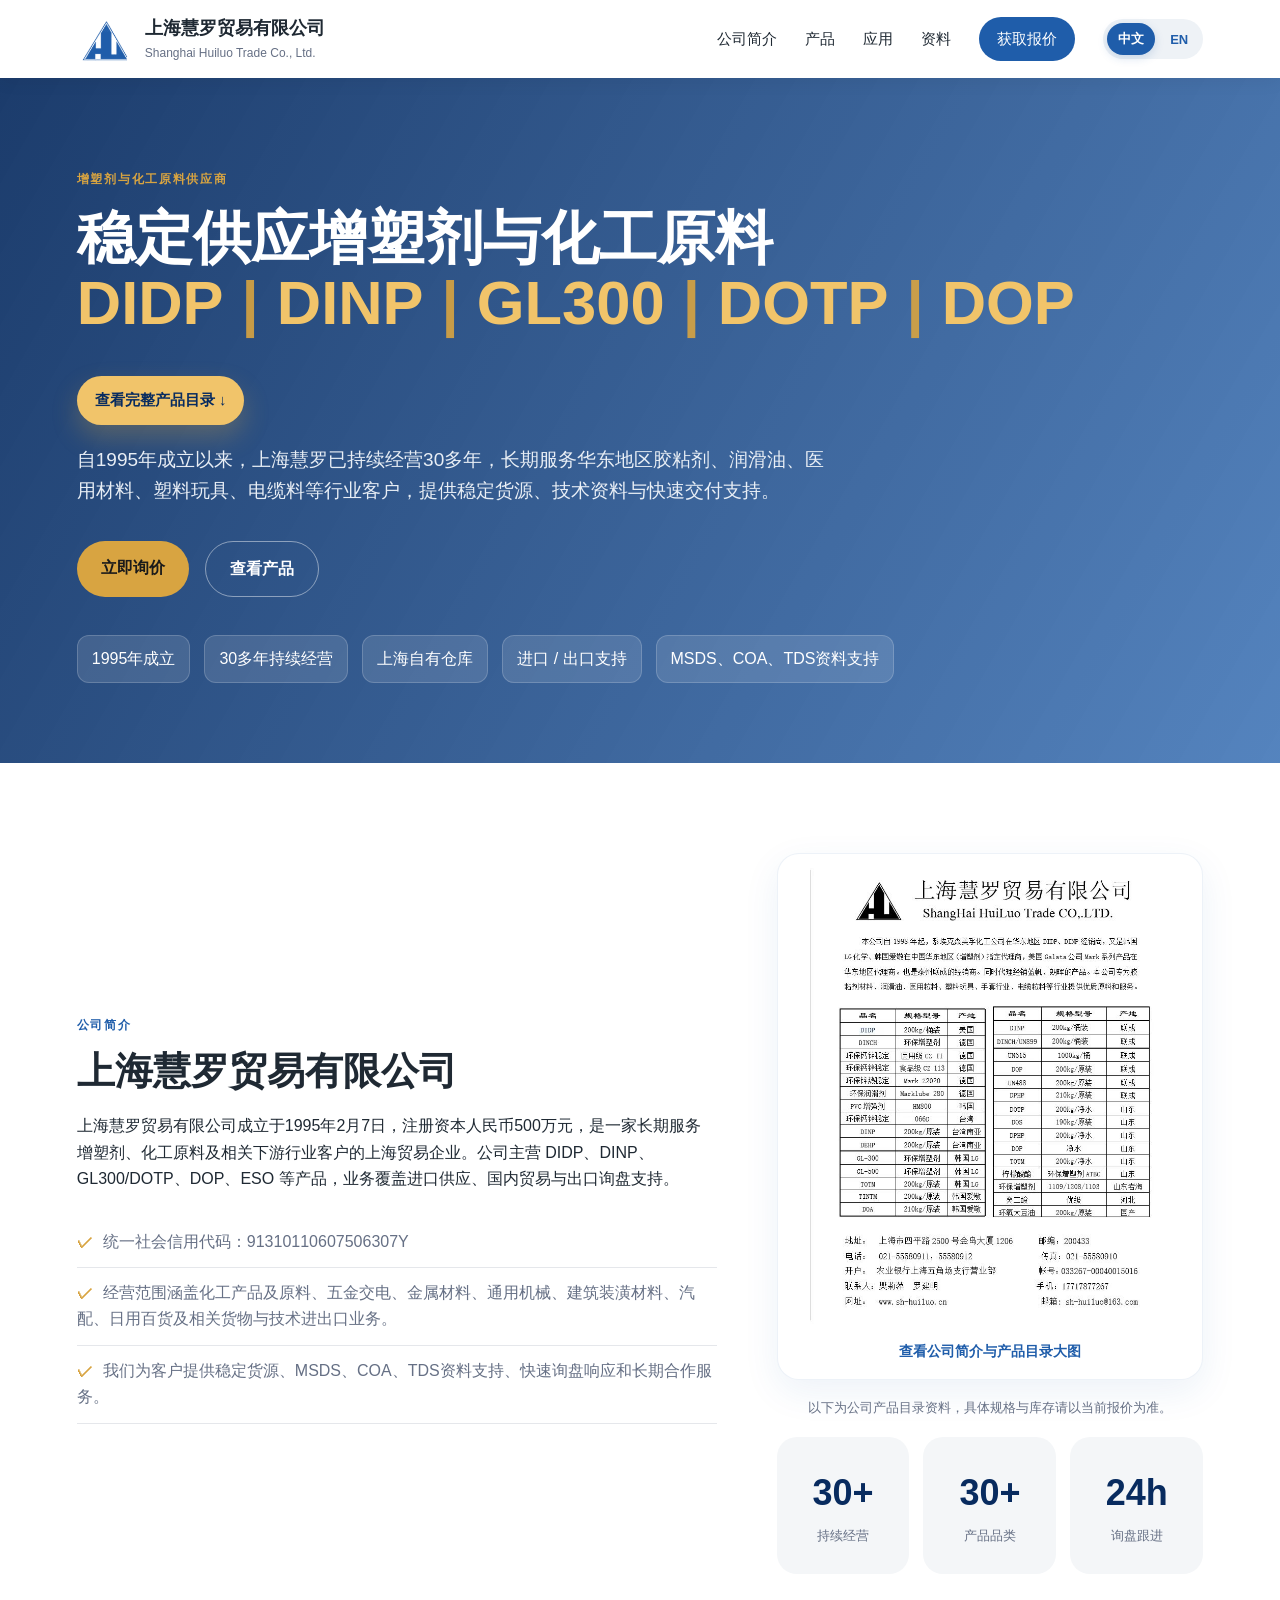
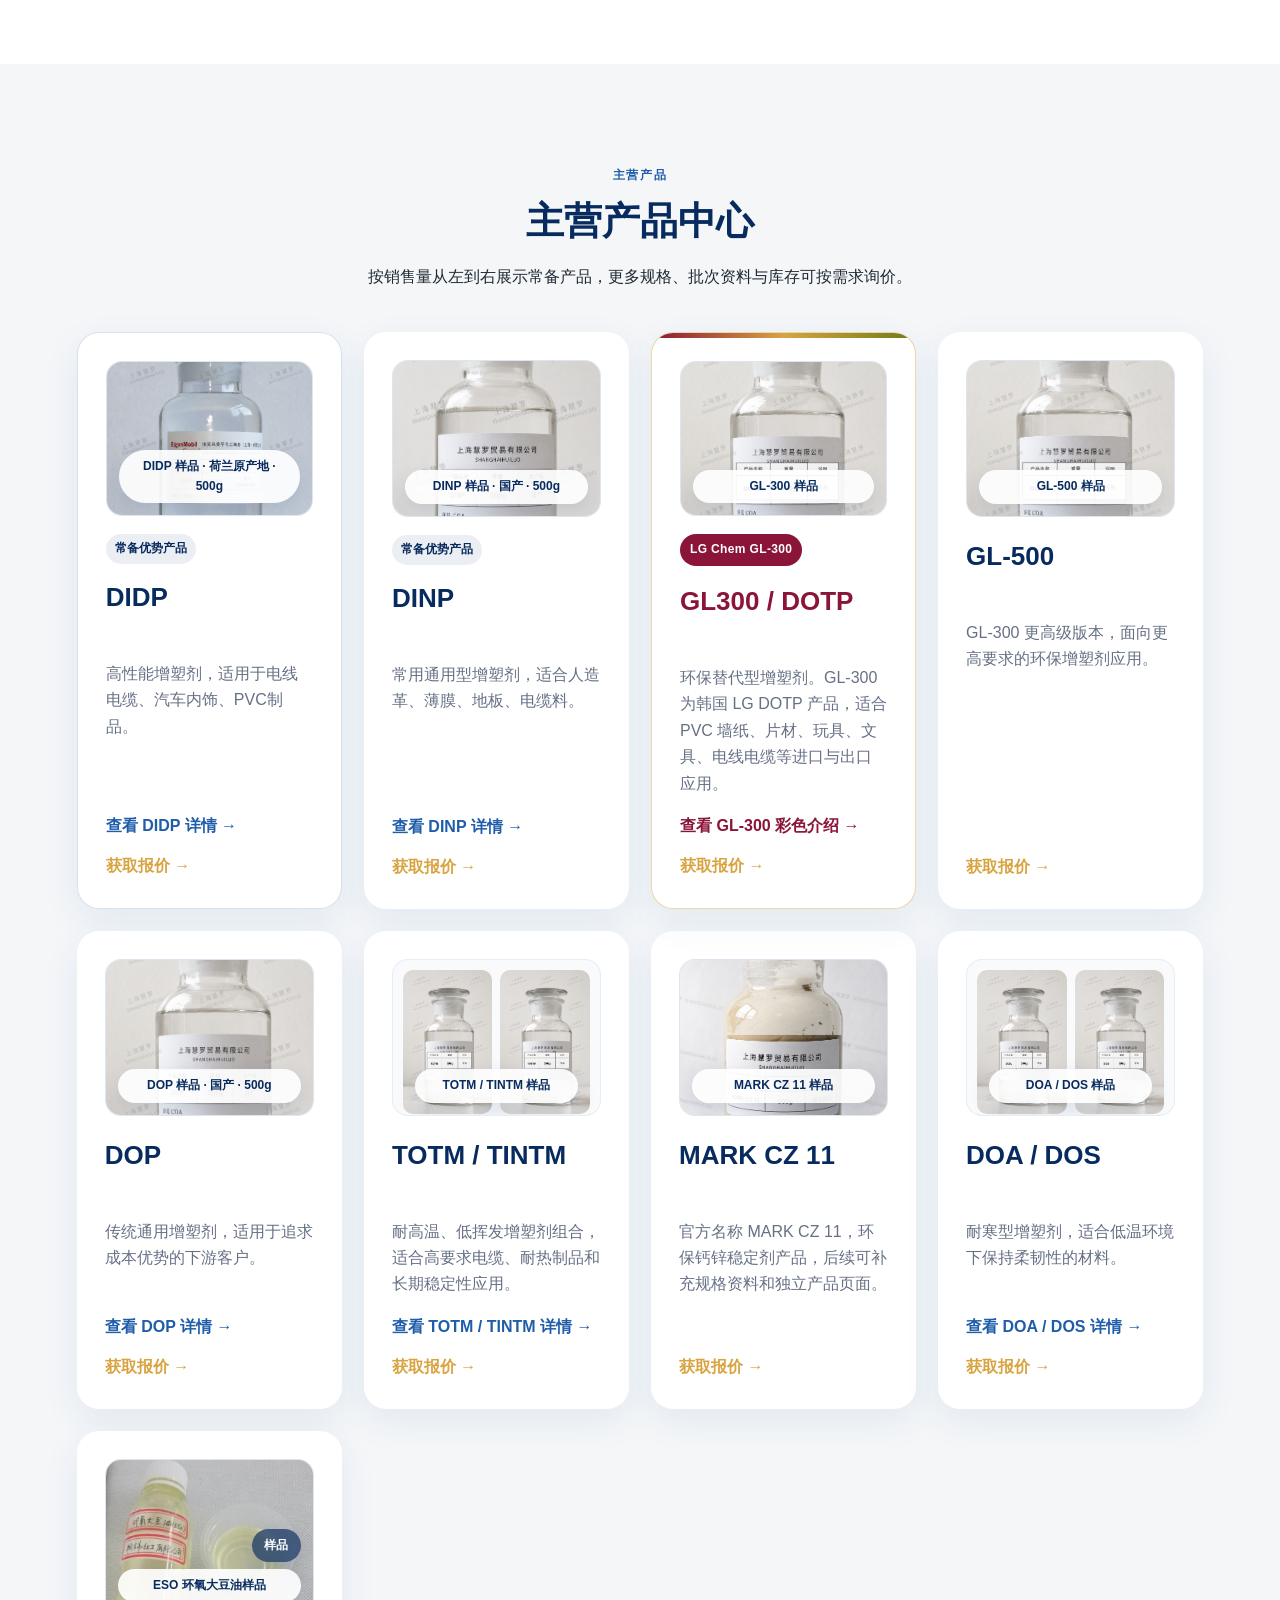
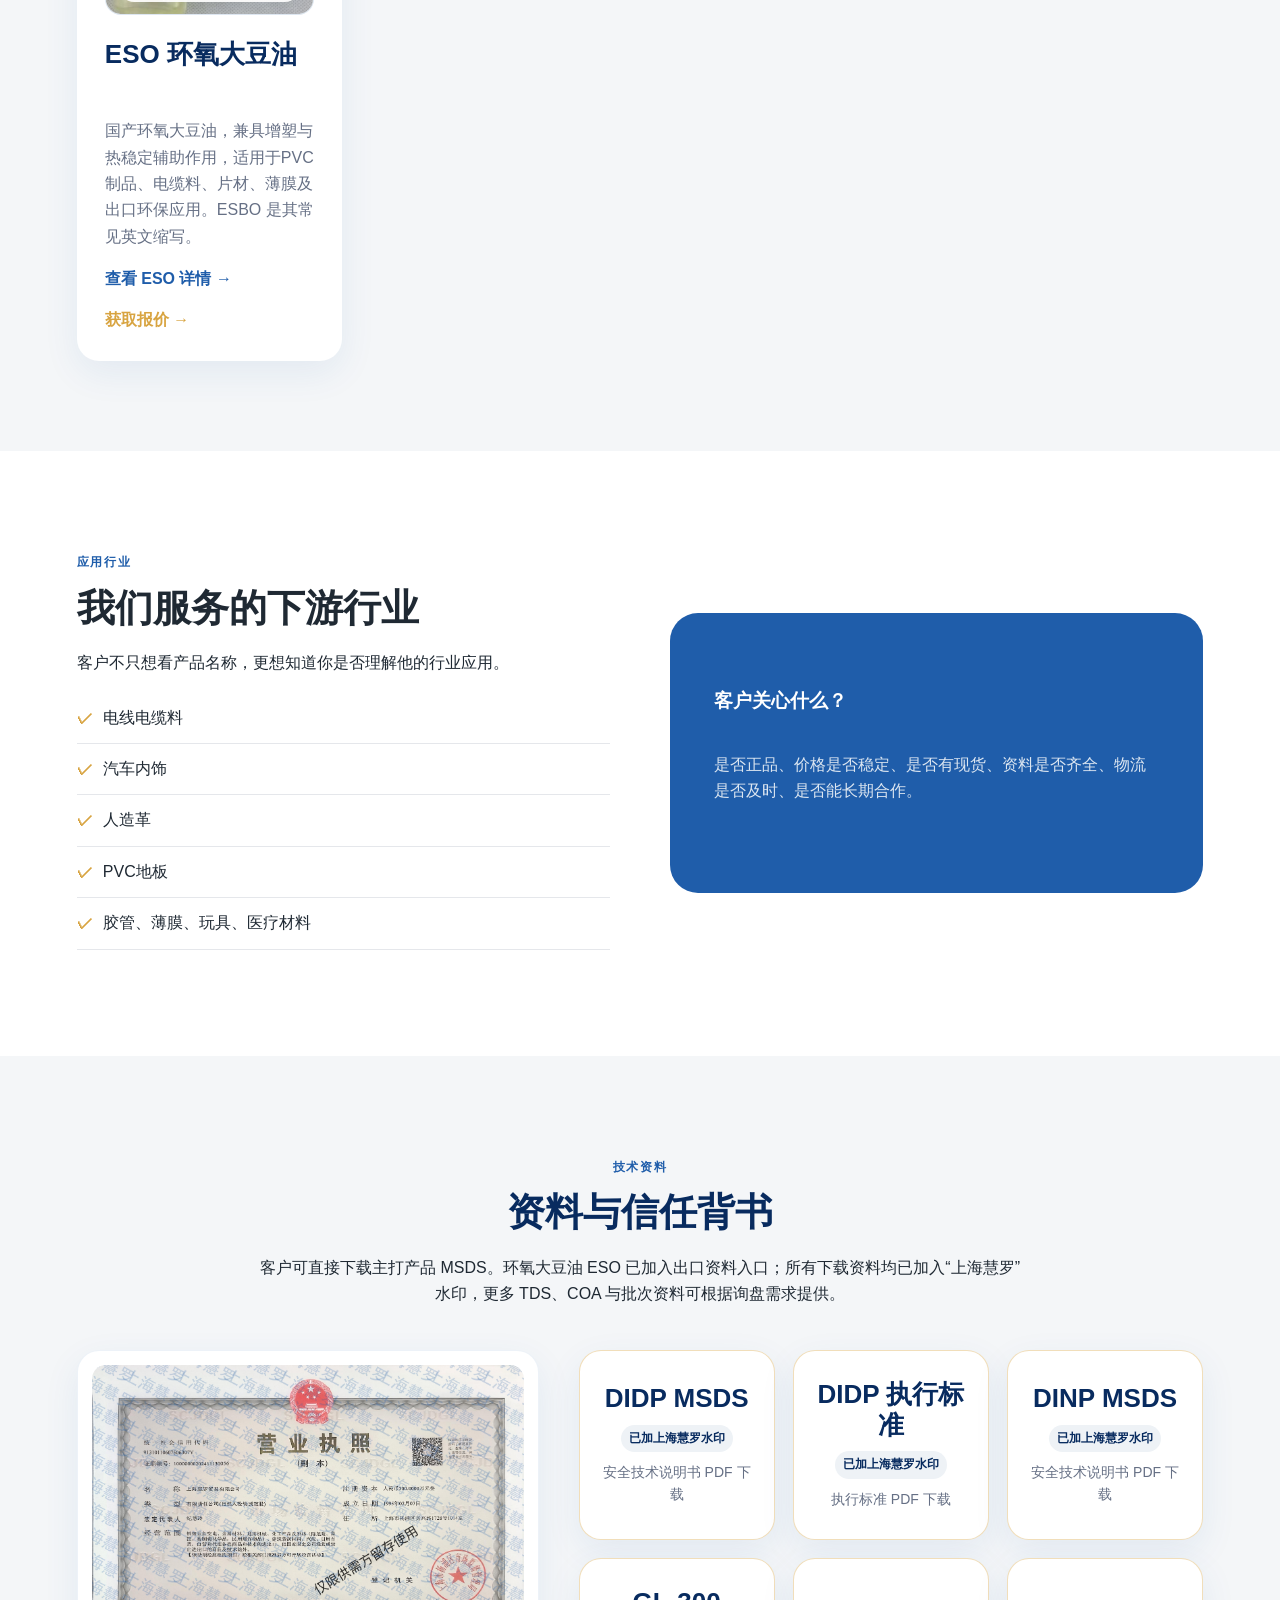
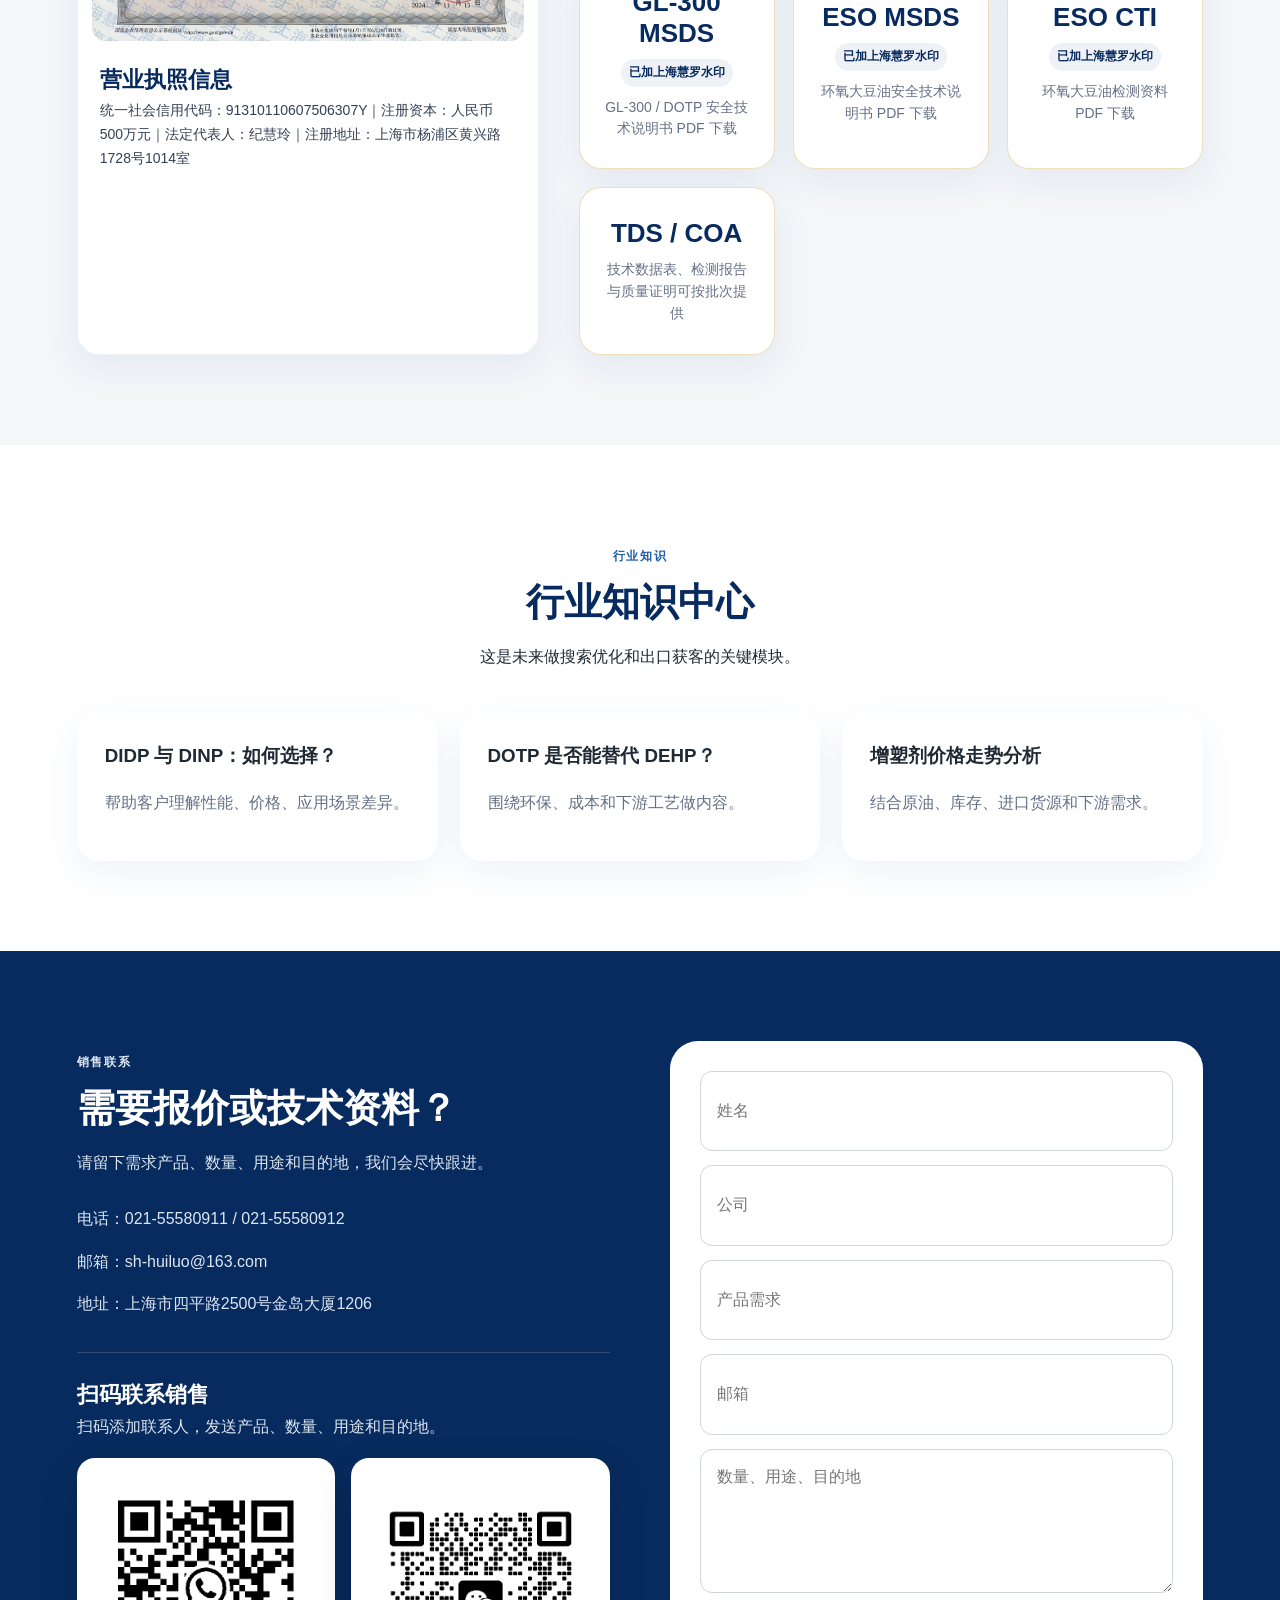
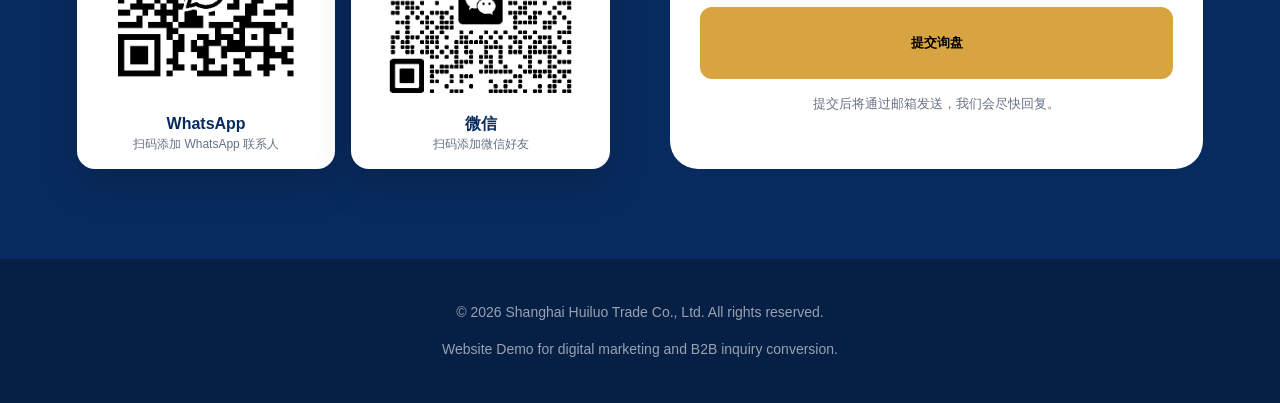
==== commit c2d7a66d: "Refine product sample images" ====
--- a/index.html
+++ b/index.html
@@ -117,16 +117,10 @@
         <div class="product-card-actions"><a class="product-detail-link" href="dop.html" data-i18n="prod_dop_link">查看 DOP 详情 →</a><a href="#contact" data-i18n="prod_quote">获取报价 →</a></div>
       </article>
       <article class="product-card">
-        <div class="product-card-media product-image-placeholder"><span>TOTM</span><small data-i18n="product_image_pending">产品图片预留</small></div>
-        <h3>TOTM</h3>
-        <p data-i18n="prod_totm_text">耐高温、低挥发增塑剂，常用于高要求电缆与耐热制品。</p>
+        <figure class="product-card-media product-media-pair"><img src="assets/products/totm-sample.png" alt="TOTM 样品瓶" /><img src="assets/products/tintm-sample.png" alt="TINTM 样品瓶" /><figcaption data-i18n="prod_totm_caption">TOTM / TINTM 样品</figcaption></figure>
+        <h3>TOTM / TINTM</h3>
+        <p data-i18n="prod_totm_text">耐高温、低挥发增塑剂组合，适合高要求电缆、耐热制品和长期稳定性应用。</p>
         <div class="product-card-actions"><a class="product-detail-link" href="totm.html" data-i18n="prod_totm_link">查看 TOTM / TINTM 详情 →</a><a href="#contact" data-i18n="prod_quote">获取报价 →</a></div>
-      </article>
-      <article class="product-card">
-        <figure class="product-card-media"><img src="assets/products/tintm-sample.png" alt="TINTM 样品瓶" /><figcaption data-i18n="prod_tintm_caption">TINTM 样品</figcaption></figure>
-        <h3>TINTM</h3>
-        <p data-i18n="prod_tintm_text">TOTM 更高阶材料，适合更严苛的耐热、低挥发和长期稳定性应用。</p>
-        <div class="product-card-actions"><a class="product-detail-link" href="totm.html" data-i18n="prod_tintm_link">查看 TOTM / TINTM 详情 →</a><a href="#contact" data-i18n="prod_quote">获取报价 →</a></div>
       </article>
       <article class="product-card">
         <figure class="product-card-media"><img src="assets/products/mark-cz11-sample.png" alt="MARK CZ 11 样品" /><figcaption data-i18n="prod_mark_cz11_caption">MARK CZ 11 样品</figcaption></figure>
@@ -301,7 +295,7 @@
         products_eyebrow:'主营产品', products_title:'主营产品中心', products_text:'按销售量从左到右展示常备产品，更多规格、批次资料与库存可按需求询价。',
         main_product_badge:'常备优势产品', product_image_pending:'产品图片预留', sample_tag:'样品',
         more_products_eyebrow:'更多产品', more_products_title:'更多产品', more_products_text:'除主打产品外，我们也可根据客户用途提供更多增塑剂与配套资料。',
-        prod_didp_text:'高性能增塑剂，适用于电线电缆、汽车内饰、PVC制品。', prod_didp_caption:'DIDP 样品 · 荷兰原产地 · 500g', prod_didp_link:'查看 DIDP 详情 →', prod_dinp_text:'常用通用型增塑剂，适合人造革、薄膜、地板、电缆料。', prod_dinp_caption:'DINP 样品 · 国产 · 500g', prod_dinp_link:'查看 DINP 详情 →', prod_dehp_text:'传统通用增塑剂，适用于追求成本优势的下游客户。', prod_dop_caption:'DOP 样品 · 国产 · 500g', prod_dop_link:'查看 DOP 详情 →', prod_dotp_text:'环保替代型增塑剂。GL-300 为韩国 LG DOTP 产品，适合 PVC 墙纸、片材、玩具、文具、电线电缆等进口与出口应用。', prod_gl300_caption:'GL-300 样品', prod_gl300_link:'查看 GL-300 彩色介绍 →', prod_gl500_caption:'GL-500 样品', prod_gl500_text:'GL-300 更高级版本，面向更高要求的环保增塑剂应用。', prod_eso_title:'ESO 环氧大豆油', prod_eso_caption:'ESO 环氧大豆油样品', prod_eso_text:'国产环氧大豆油，兼具增塑与热稳定辅助作用，适用于PVC制品、电缆料、片材、薄膜及出口环保应用。ESBO 是其常见英文缩写。', prod_eso_link:'查看 ESO 详情 →', prod_totm_caption:'LGflex TOTM · 韩国 LG · 200kg', prod_totm_text:'耐高温、低挥发增塑剂，常用于高要求电缆与耐热制品。', prod_totm_link:'查看 TOTM / TINTM 详情 →', prod_tintm_caption:'TINTM 样品', prod_tintm_text:'TOTM 更高阶材料，适合更严苛的耐热、低挥发和长期稳定性应用。', prod_tintm_link:'查看 TOTM / TINTM 详情 →', prod_mark_cz11_caption:'MARK CZ 11 样品', prod_mark_cz11_text:'官方名称 MARK CZ 11，环保钙锌稳定剂产品，后续可补充规格资料和独立产品页面。', prod_doa_caption:'DOA / DOS 样品', prod_doa_text:'耐寒型增塑剂，适合低温环境下保持柔韧性的材料。', prod_doa_link:'查看 DOA / DOS 详情 →', prod_quote:'获取报价 →',
+        prod_didp_text:'高性能增塑剂，适用于电线电缆、汽车内饰、PVC制品。', prod_didp_caption:'DIDP 样品 · 荷兰原产地 · 500g', prod_didp_link:'查看 DIDP 详情 →', prod_dinp_text:'常用通用型增塑剂，适合人造革、薄膜、地板、电缆料。', prod_dinp_caption:'DINP 样品 · 国产 · 500g', prod_dinp_link:'查看 DINP 详情 →', prod_dehp_text:'传统通用增塑剂，适用于追求成本优势的下游客户。', prod_dop_caption:'DOP 样品 · 国产 · 500g', prod_dop_link:'查看 DOP 详情 →', prod_dotp_text:'环保替代型增塑剂。GL-300 为韩国 LG DOTP 产品，适合 PVC 墙纸、片材、玩具、文具、电线电缆等进口与出口应用。', prod_gl300_caption:'GL-300 样品', prod_gl300_link:'查看 GL-300 彩色介绍 →', prod_gl500_caption:'GL-500 样品', prod_gl500_text:'GL-300 更高级版本，面向更高要求的环保增塑剂应用。', prod_eso_title:'ESO 环氧大豆油', prod_eso_caption:'ESO 环氧大豆油样品', prod_eso_text:'国产环氧大豆油，兼具增塑与热稳定辅助作用，适用于PVC制品、电缆料、片材、薄膜及出口环保应用。ESBO 是其常见英文缩写。', prod_eso_link:'查看 ESO 详情 →', prod_totm_caption:'TOTM / TINTM 样品', prod_totm_text:'耐高温、低挥发增塑剂组合，适合高要求电缆、耐热制品和长期稳定性应用。', prod_totm_link:'查看 TOTM / TINTM 详情 →', prod_mark_cz11_caption:'MARK CZ 11 样品', prod_mark_cz11_text:'官方名称 MARK CZ 11，环保钙锌稳定剂产品，后续可补充规格资料和独立产品页面。', prod_doa_caption:'DOA / DOS 样品', prod_doa_text:'耐寒型增塑剂，适合低温环境下保持柔韧性的材料。', prod_doa_link:'查看 DOA / DOS 详情 →', prod_quote:'获取报价 →',
         apps_eyebrow:'应用行业', apps_title:'我们服务的下游行业', apps_text:'客户不只想看产品名称，更想知道你是否理解他的行业应用。', app_cable:'电线电缆料', app_auto:'汽车内饰', app_leather:'人造革', app_floor:'PVC地板', app_other:'胶管、薄膜、玩具、医疗材料', customer_title:'客户关心什么？', customer_text:'是否正品、价格是否稳定、是否有现货、资料是否齐全、物流是否及时、是否能长期合作。',
         docs_eyebrow:'技术资料', docs_title:'资料与信任背书', docs_text:'客户可直接下载主打产品 MSDS。环氧大豆油 ESO 已加入出口资料入口；所有下载资料均已加入“上海慧罗”水印，更多 TDS、COA 与批次资料可根据询盘需求提供。', license_title:'营业执照信息', license_text:'统一社会信用代码：91310110607506307Y｜注册资本：人民币500万元｜法定代表人：纪慧玲｜注册地址：上海市杨浦区黄兴路1728号1014室', doc_watermark:'已加上海慧罗水印', doc_didp:'安全技术说明书 PDF 下载', doc_didp_spec_title:'DIDP 执行标准', doc_didp_spec:'执行标准 PDF 下载', doc_dinp:'安全技术说明书 PDF 下载', doc_eso_msds_title:'ESO MSDS', doc_eso_msds:'环氧大豆油安全技术说明书 PDF 下载', doc_gl300_msds:'GL-300 / DOTP 安全技术说明书 PDF 下载', doc_eso_cti_title:'ESO CTI', doc_eso_cti:'环氧大豆油检测资料 PDF 下载', doc_tds_coa:'技术数据表、检测报告与质量证明可按批次提供',
         knowledge_eyebrow:'行业知识', knowledge_title:'行业知识中心', knowledge_text:'这是未来做搜索优化和出口获客的关键模块。', article1_title:'DIDP 与 DINP：如何选择？', article1_text:'帮助客户理解性能、价格、应用场景差异。', article2_title:'DOTP 是否能替代 DEHP？', article2_text:'围绕环保、成本和下游工艺做内容。', article3_title:'增塑剂价格走势分析', article3_text:'结合原油、库存、进口货源和下游需求。',
@@ -326,7 +320,7 @@
         products_eyebrow:'Main Products', products_title:'Product Center', products_text:'Products are shown from left to right by sales volume. More specifications, batch documents and inventory details are available upon inquiry.',
         main_product_badge:'Regular Supply', product_image_pending:'Image space reserved', sample_tag:'Sample',
         more_products_eyebrow:'More Products', more_products_title:'More Products', more_products_text:'Beyond our key products, we can provide more plasticizers and supporting documents according to customer applications.',
-        prod_didp_text:'High-performance plasticizer for cable compounds, automotive interiors and PVC products.', prod_didp_caption:'DIDP sample / Netherlands origin / 500g', prod_didp_link:'View DIDP Details →', prod_dinp_text:'General-purpose plasticizer for synthetic leather, films, flooring and cable compounds.', prod_dinp_caption:'DINP sample / China origin / 500g', prod_dinp_link:'View DINP Details →', prod_dehp_text:'Traditional general-purpose plasticizer for downstream customers focused on cost advantages.', prod_dop_caption:'DOP sample / China origin / 500g', prod_dop_link:'View DOP Details →', prod_dotp_text:'Eco-friendlier DOTP plasticizer. GL-300 is LG Chem DOTP for PVC wallpaper, sheets, toys, stationery, cable compounds and import/export applications.', prod_gl300_caption:'GL-300 sample', prod_gl300_link:'View GL-300 Color Profile →', prod_gl500_caption:'GL-500 sample', prod_gl500_text:'A higher-grade version above GL-300 for more demanding eco-oriented plasticizer applications.', prod_eso_title:'ESO / ESBO Epoxidized Soybean Oil', prod_eso_caption:'ESO / ESBO sample', prod_eso_text:'Epoxidized soybean oil, commonly abbreviated as ESO or ESBO, provides plasticizing and auxiliary heat-stabilizing functions for PVC products, cable compounds, sheets, films and export-oriented applications.', prod_eso_link:'View ESO Details →', prod_totm_caption:'LGflex TOTM / LG Korea / 200kg', prod_totm_text:'Heat-resistant, low-volatility plasticizer commonly used in demanding cable and heat-resistant products.', prod_totm_link:'View TOTM / TINTM Details →', prod_tintm_caption:'TINTM sample', prod_tintm_text:'A higher-grade material above TOTM for stricter heat resistance, low volatility and long-term stability requirements.', prod_tintm_link:'View TOTM / TINTM Details →', prod_mark_cz11_caption:'MARK CZ 11 sample', prod_mark_cz11_text:'Official product name MARK CZ 11, an eco calcium-zinc stabilizer. Specifications and a dedicated detail page can be added later.', prod_doa_caption:'DOA / DOS samples', prod_doa_text:'Cold-resistant plasticizer that helps materials stay flexible in low-temperature environments.', prod_doa_link:'View DOA / DOS Details →', prod_quote:'Get Quote →',
+        prod_didp_text:'High-performance plasticizer for cable compounds, automotive interiors and PVC products.', prod_didp_caption:'DIDP sample / Netherlands origin / 500g', prod_didp_link:'View DIDP Details →', prod_dinp_text:'General-purpose plasticizer for synthetic leather, films, flooring and cable compounds.', prod_dinp_caption:'DINP sample / China origin / 500g', prod_dinp_link:'View DINP Details →', prod_dehp_text:'Traditional general-purpose plasticizer for downstream customers focused on cost advantages.', prod_dop_caption:'DOP sample / China origin / 500g', prod_dop_link:'View DOP Details →', prod_dotp_text:'Eco-friendlier DOTP plasticizer. GL-300 is LG Chem DOTP for PVC wallpaper, sheets, toys, stationery, cable compounds and import/export applications.', prod_gl300_caption:'GL-300 sample', prod_gl300_link:'View GL-300 Color Profile →', prod_gl500_caption:'GL-500 sample', prod_gl500_text:'A higher-grade version above GL-300 for more demanding eco-oriented plasticizer applications.', prod_eso_title:'ESO / ESBO Epoxidized Soybean Oil', prod_eso_caption:'ESO / ESBO sample', prod_eso_text:'Epoxidized soybean oil, commonly abbreviated as ESO or ESBO, provides plasticizing and auxiliary heat-stabilizing functions for PVC products, cable compounds, sheets, films and export-oriented applications.', prod_eso_link:'View ESO Details →', prod_totm_caption:'TOTM / TINTM samples', prod_totm_text:'Heat-resistant, low-volatility plasticizer options for demanding cable compounds, heat-resistant products and long-term stability requirements.', prod_totm_link:'View TOTM / TINTM Details →', prod_mark_cz11_caption:'MARK CZ 11 sample', prod_mark_cz11_text:'Official product name MARK CZ 11, an eco calcium-zinc stabilizer. Specifications and a dedicated detail page can be added later.', prod_doa_caption:'DOA / DOS samples', prod_doa_text:'Cold-resistant plasticizer that helps materials stay flexible in low-temperature environments.', prod_doa_link:'View DOA / DOS Details →', prod_quote:'Get Quote →',
         apps_eyebrow:'Industry Applications', apps_title:'Industries We Serve', apps_text:'Customers do not only want product names. They also want to know whether you understand their application scenarios.', app_cable:'PVC Cable Compounds', app_auto:'Automotive Interior', app_leather:'Synthetic Leather', app_floor:'Vinyl Flooring', app_other:'Hoses, films, toys and medical materials', customer_title:'What do customers care about?', customer_text:'Authentic supply, stable pricing, available inventory, complete documents, timely logistics and long-term cooperation.',
         docs_eyebrow:'Technical Documents', docs_title:'Documents & Trust Proof', docs_text:'Customers can download MSDS files for key products directly. ESO / ESBO export documents have been added; all downloadable documents include a Shanghai Huiluo watermark, and TDS, COA and batch documents can be provided upon inquiry.', license_title:'Business License Information', license_text:'Unified Social Credit Code: 91310110607506307Y | Registered capital: RMB 5 million | Legal representative: Ji Huiling | Registered address: Room 1014, No. 1728 Huangxing Road, Yangpu District, Shanghai', doc_watermark:'Shanghai Huiluo watermarked', doc_didp:'Safety Data Sheet PDF Download', doc_didp_spec_title:'DIDP Sales Specification', doc_didp_spec:'Sales Specification PDF Download', doc_dinp:'Safety Data Sheet PDF Download', doc_eso_msds_title:'ESO / ESBO MSDS', doc_eso_msds:'Epoxidized Soybean Oil Safety Data Sheet PDF Download', doc_gl300_msds:'LG GL-300 / DOTP Safety Data Sheet PDF Download', doc_eso_cti_title:'ESO / ESBO CTI', doc_eso_cti:'Epoxidized Soybean Oil CTI / Test Document PDF Download', doc_tds_coa:'TDS, COA and quality certificates available by batch',
         knowledge_eyebrow:'Knowledge Center', knowledge_title:'Industry Knowledge Center', knowledge_text:'This is the key module for future SEO and export lead generation.', article1_title:'DIDP vs DINP: How to Choose?', article1_text:'Help customers understand differences in performance, price and applications.', article2_title:'Can DOTP Replace DEHP?', article2_text:'Explain compliance, cost and downstream processing factors.', article3_title:'Plasticizer Price Trend Analysis', article3_text:'Analyze crude oil, inventory, import supply and downstream demand.',
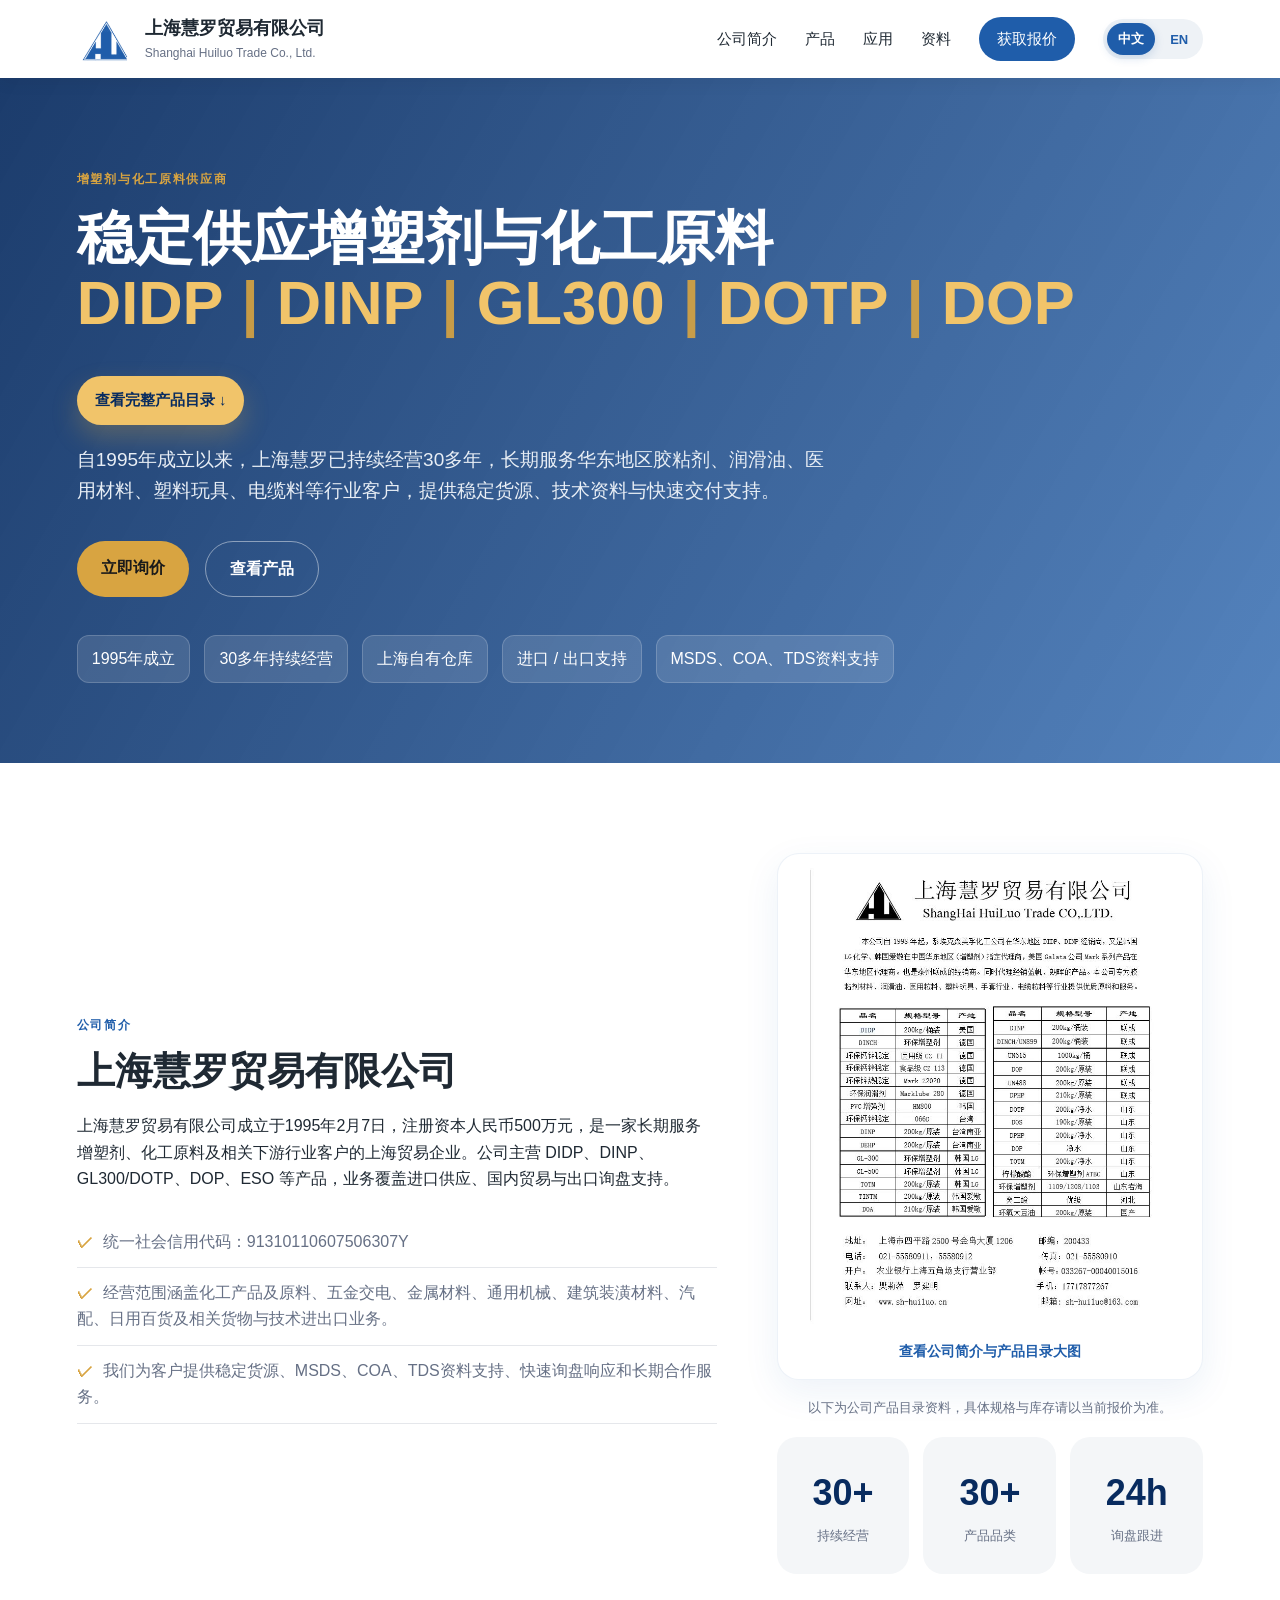
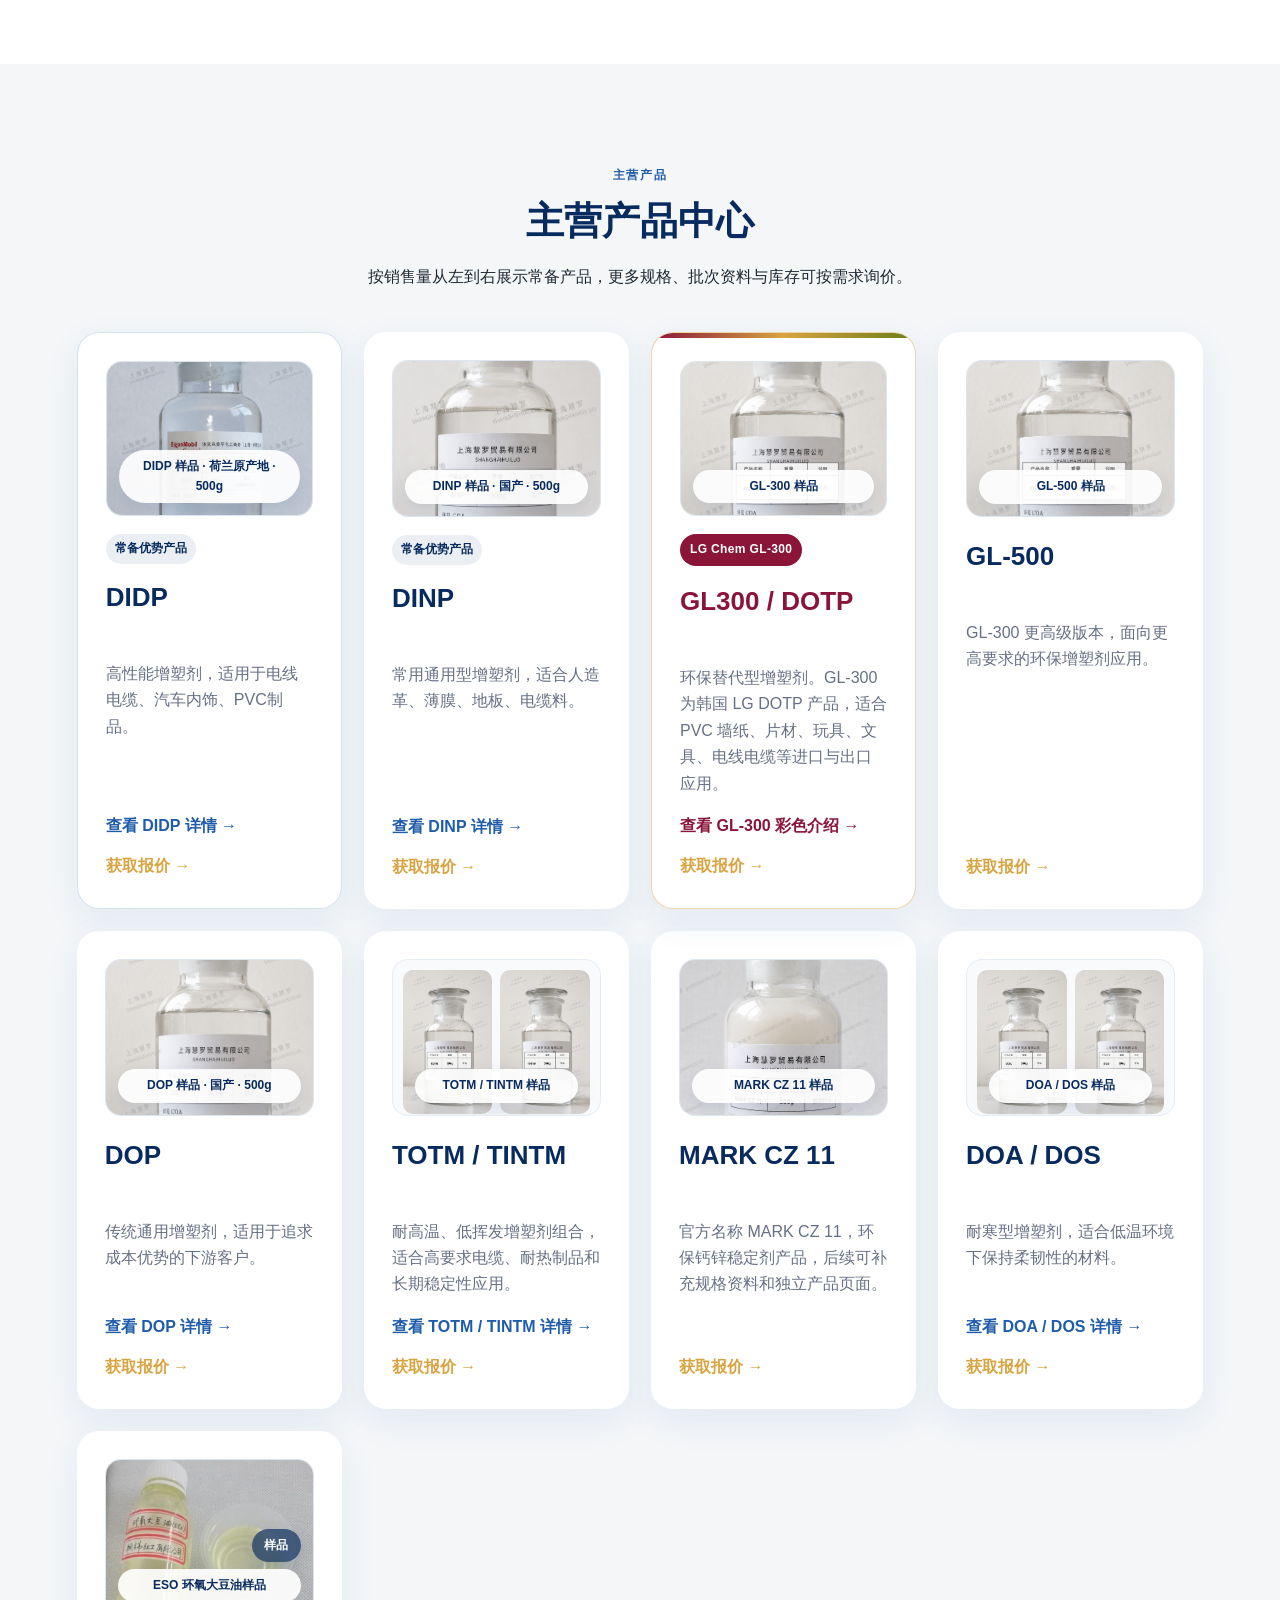
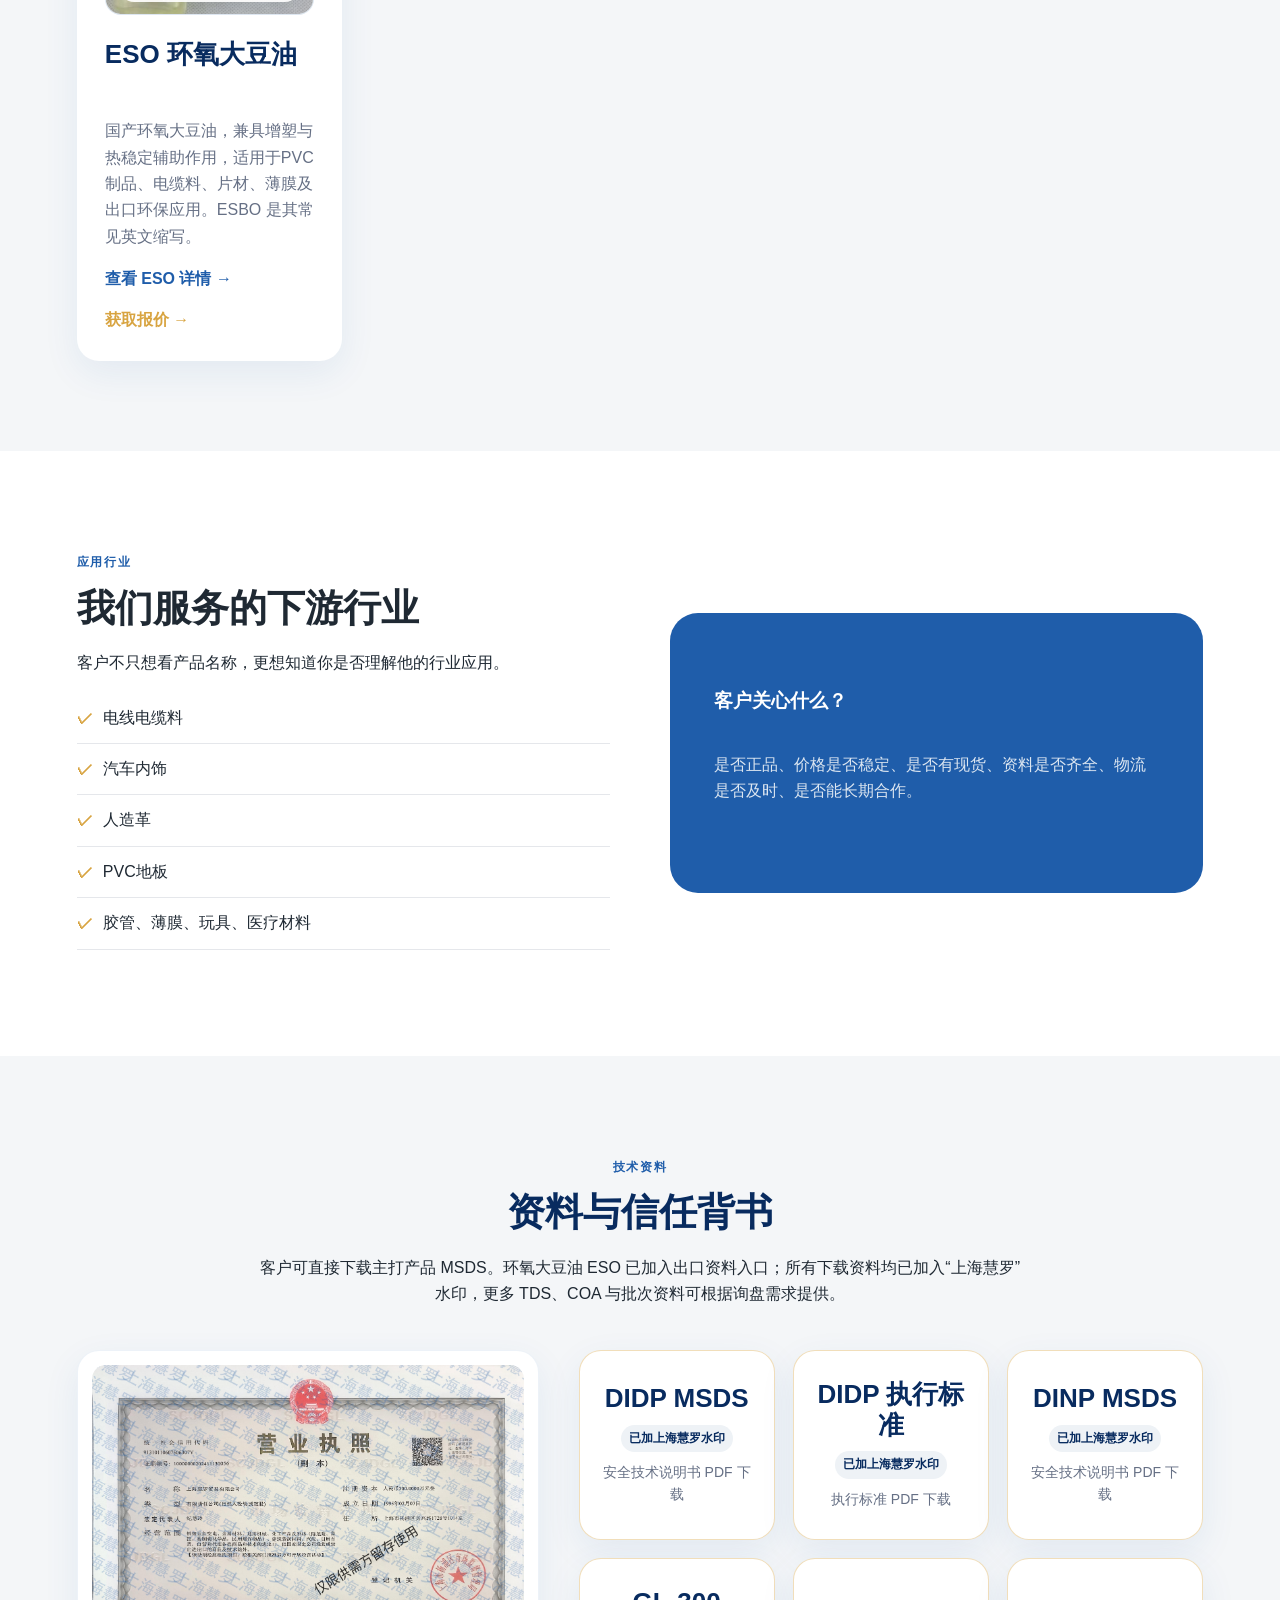
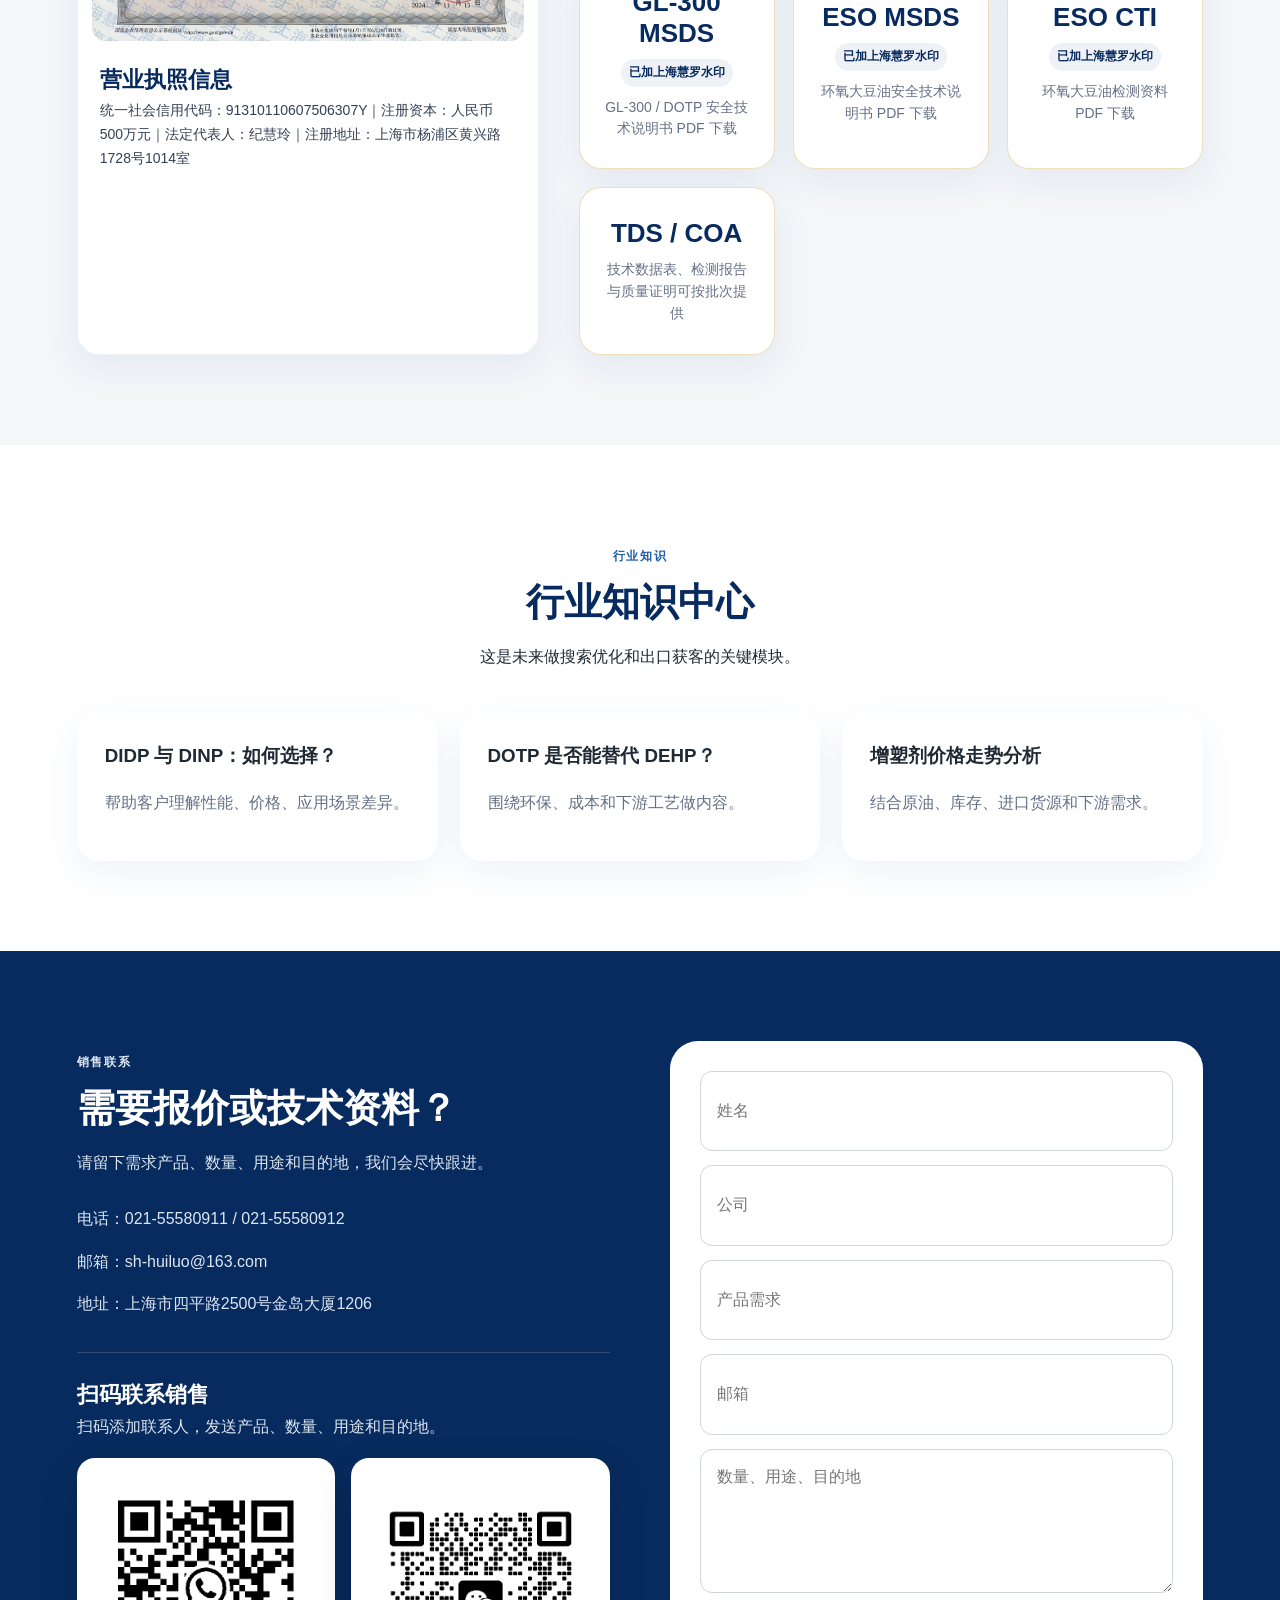
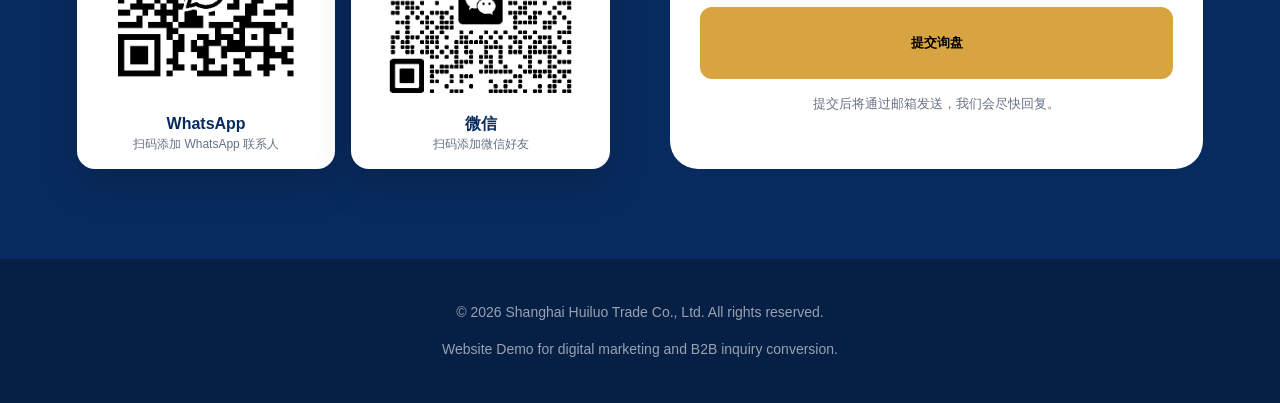
==== commit 895e9636: "Update index.html" ====
--- a/index.html
+++ b/index.html
@@ -123,7 +123,7 @@
         <div class="product-card-actions"><a class="product-detail-link" href="totm.html" data-i18n="prod_totm_link">查看 TOTM / TINTM 详情 →</a><a href="#contact" data-i18n="prod_quote">获取报价 →</a></div>
       </article>
       <article class="product-card">
-        <figure class="product-card-media"><img src="assets/products/mark-cz11-sample.png" alt="MARK CZ 11 样品" /><figcaption data-i18n="prod_mark_cz11_caption">MARK CZ 11 样品</figcaption></figure>
+        <figure class="product-card-media"><img src="assets/products/mark-cz11-sample.png?v=006ce8b" alt="MARK CZ 11 样品" /><figcaption data-i18n="prod_mark_cz11_caption">MARK CZ 11 样品</figcaption></figure>
         <h3>MARK CZ 11</h3>
         <p data-i18n="prod_mark_cz11_text">官方名称 MARK CZ 11，环保钙锌稳定剂产品，后续可补充规格资料和独立产品页面。</p>
         <div class="product-card-actions"><a href="#contact" data-i18n="prod_quote">获取报价 →</a></div>
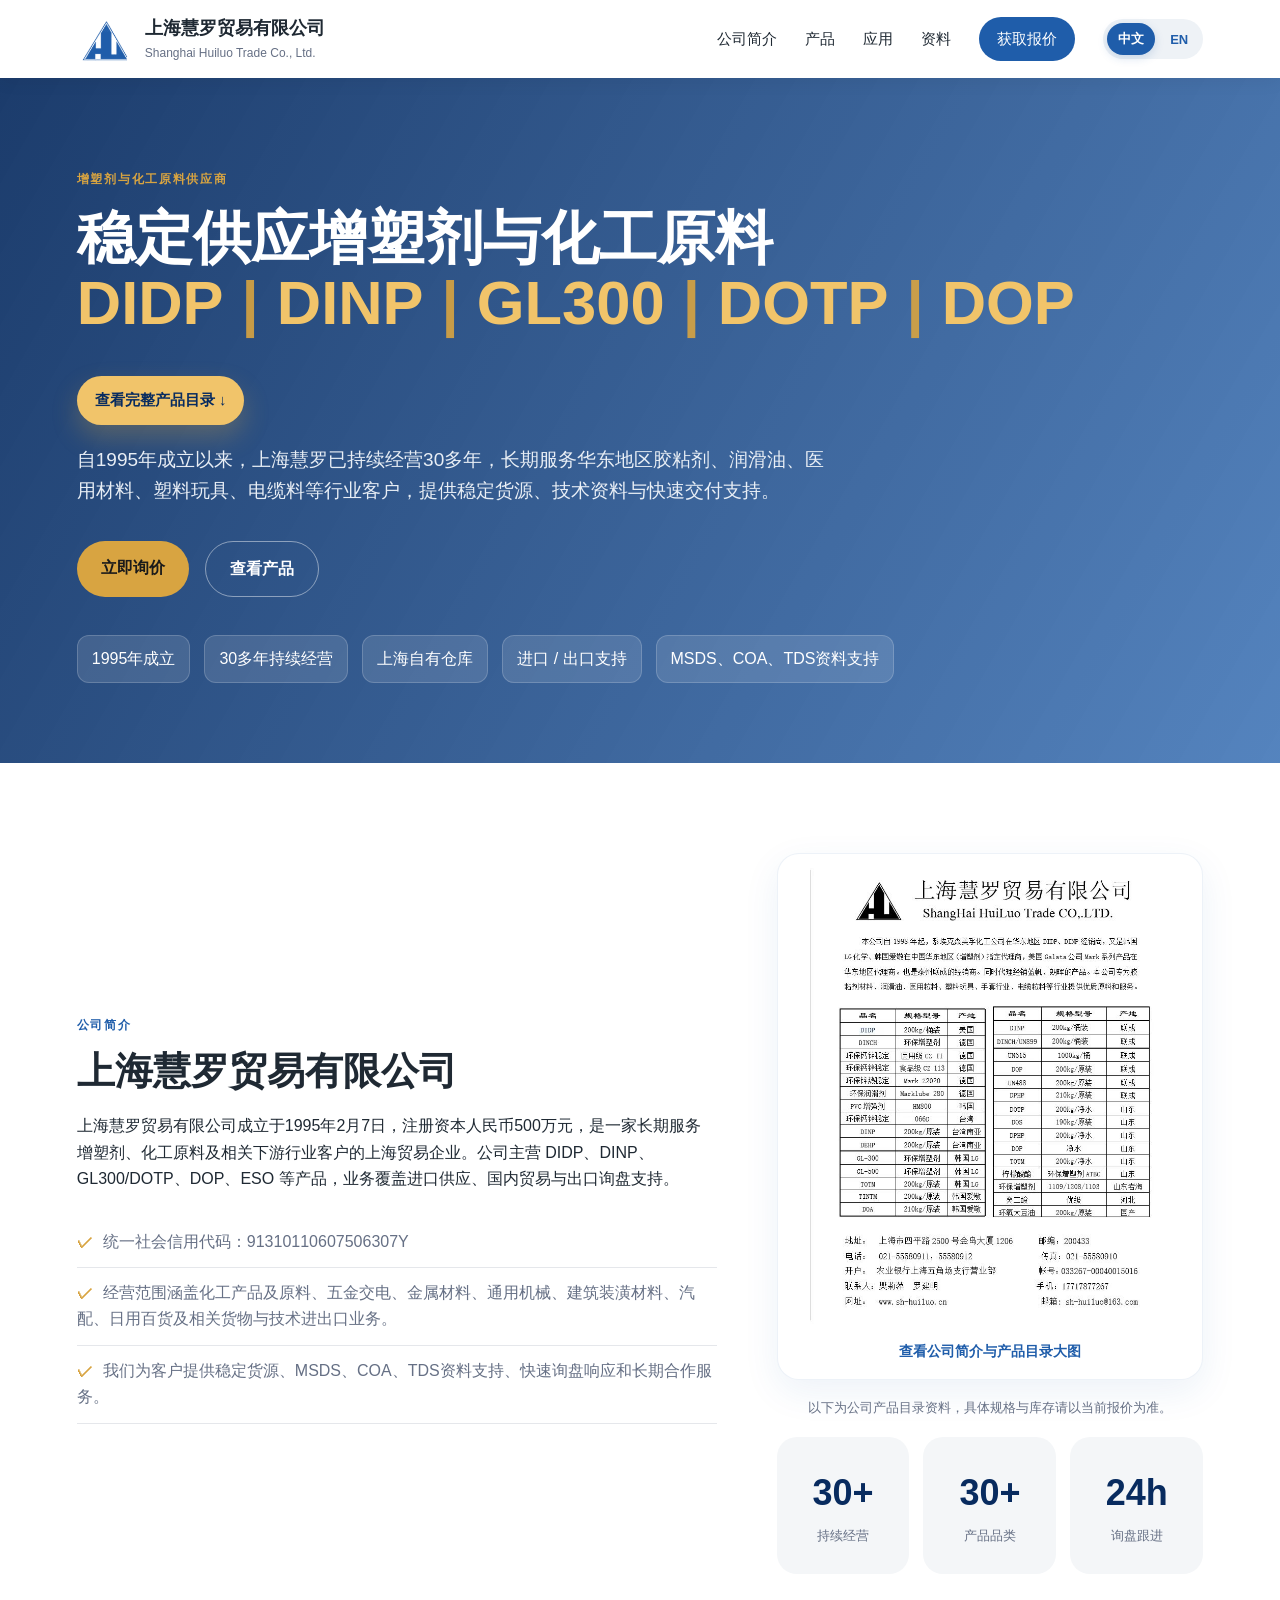
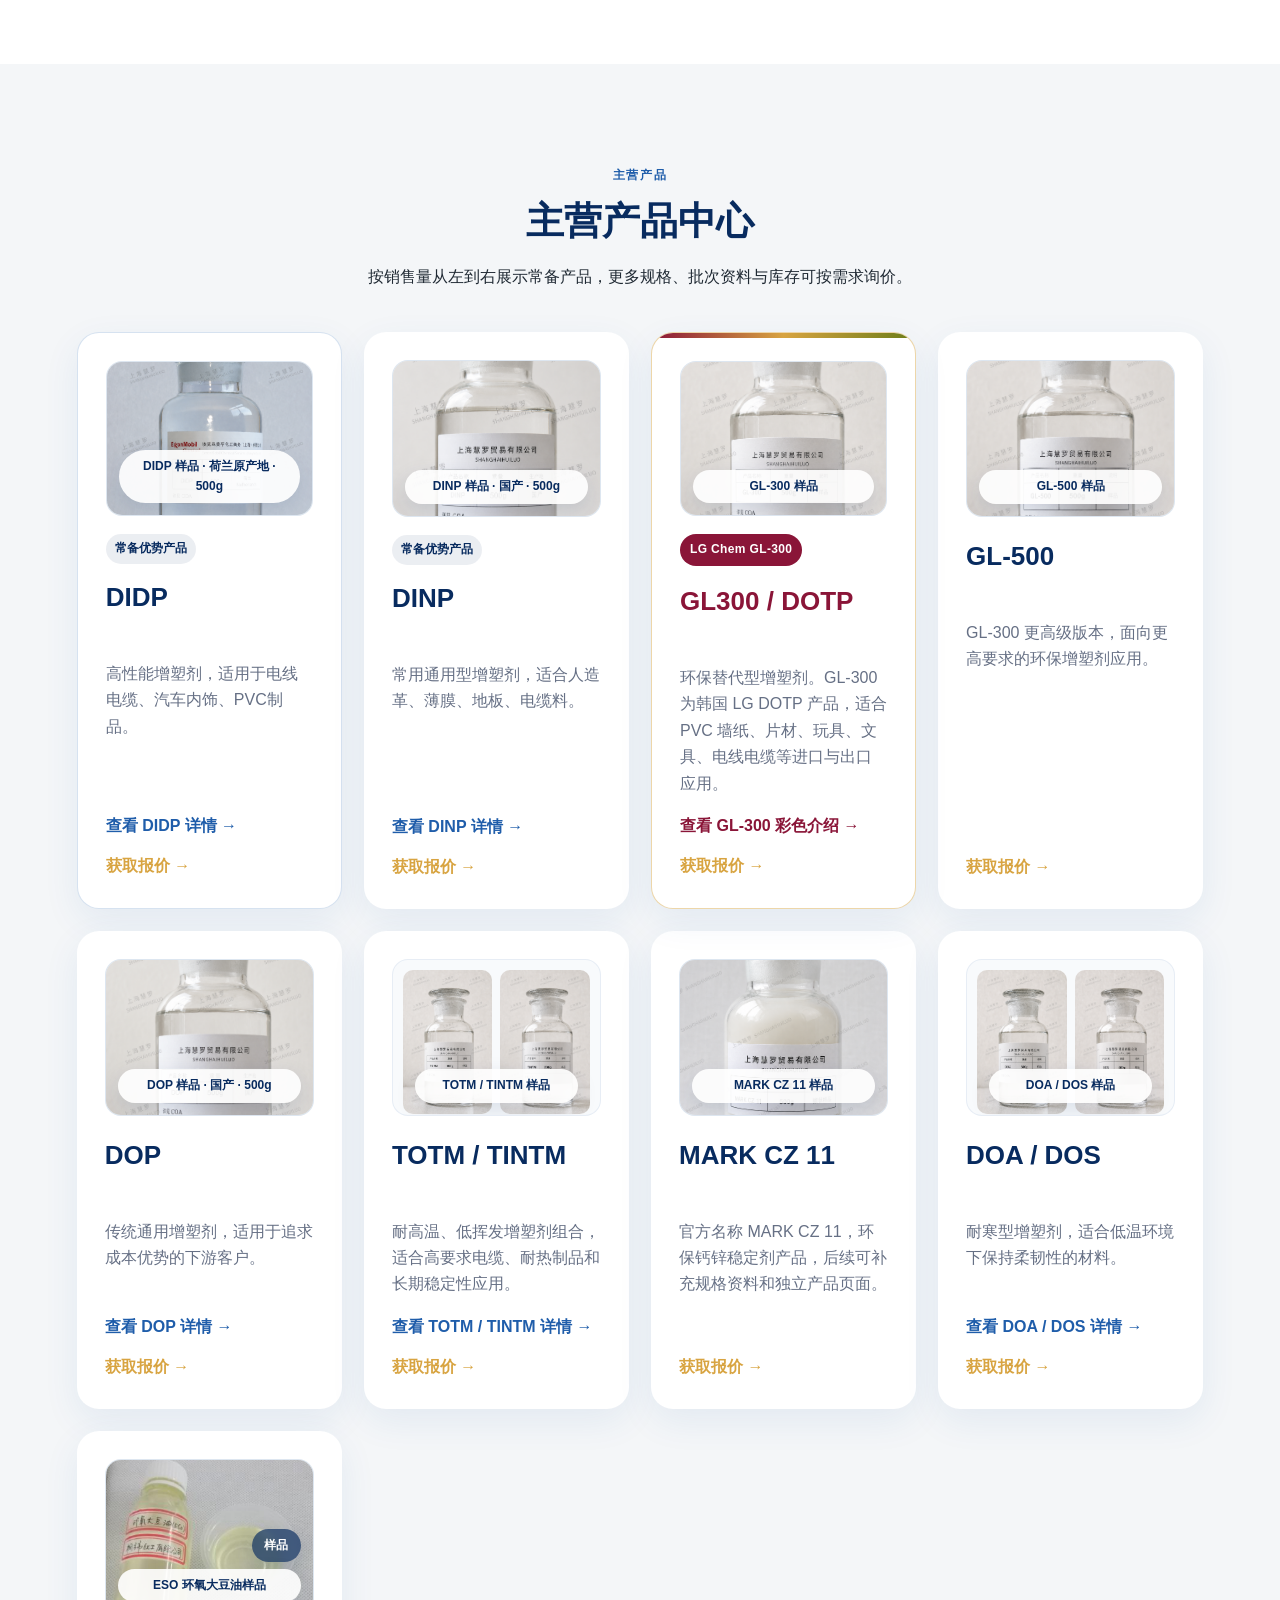
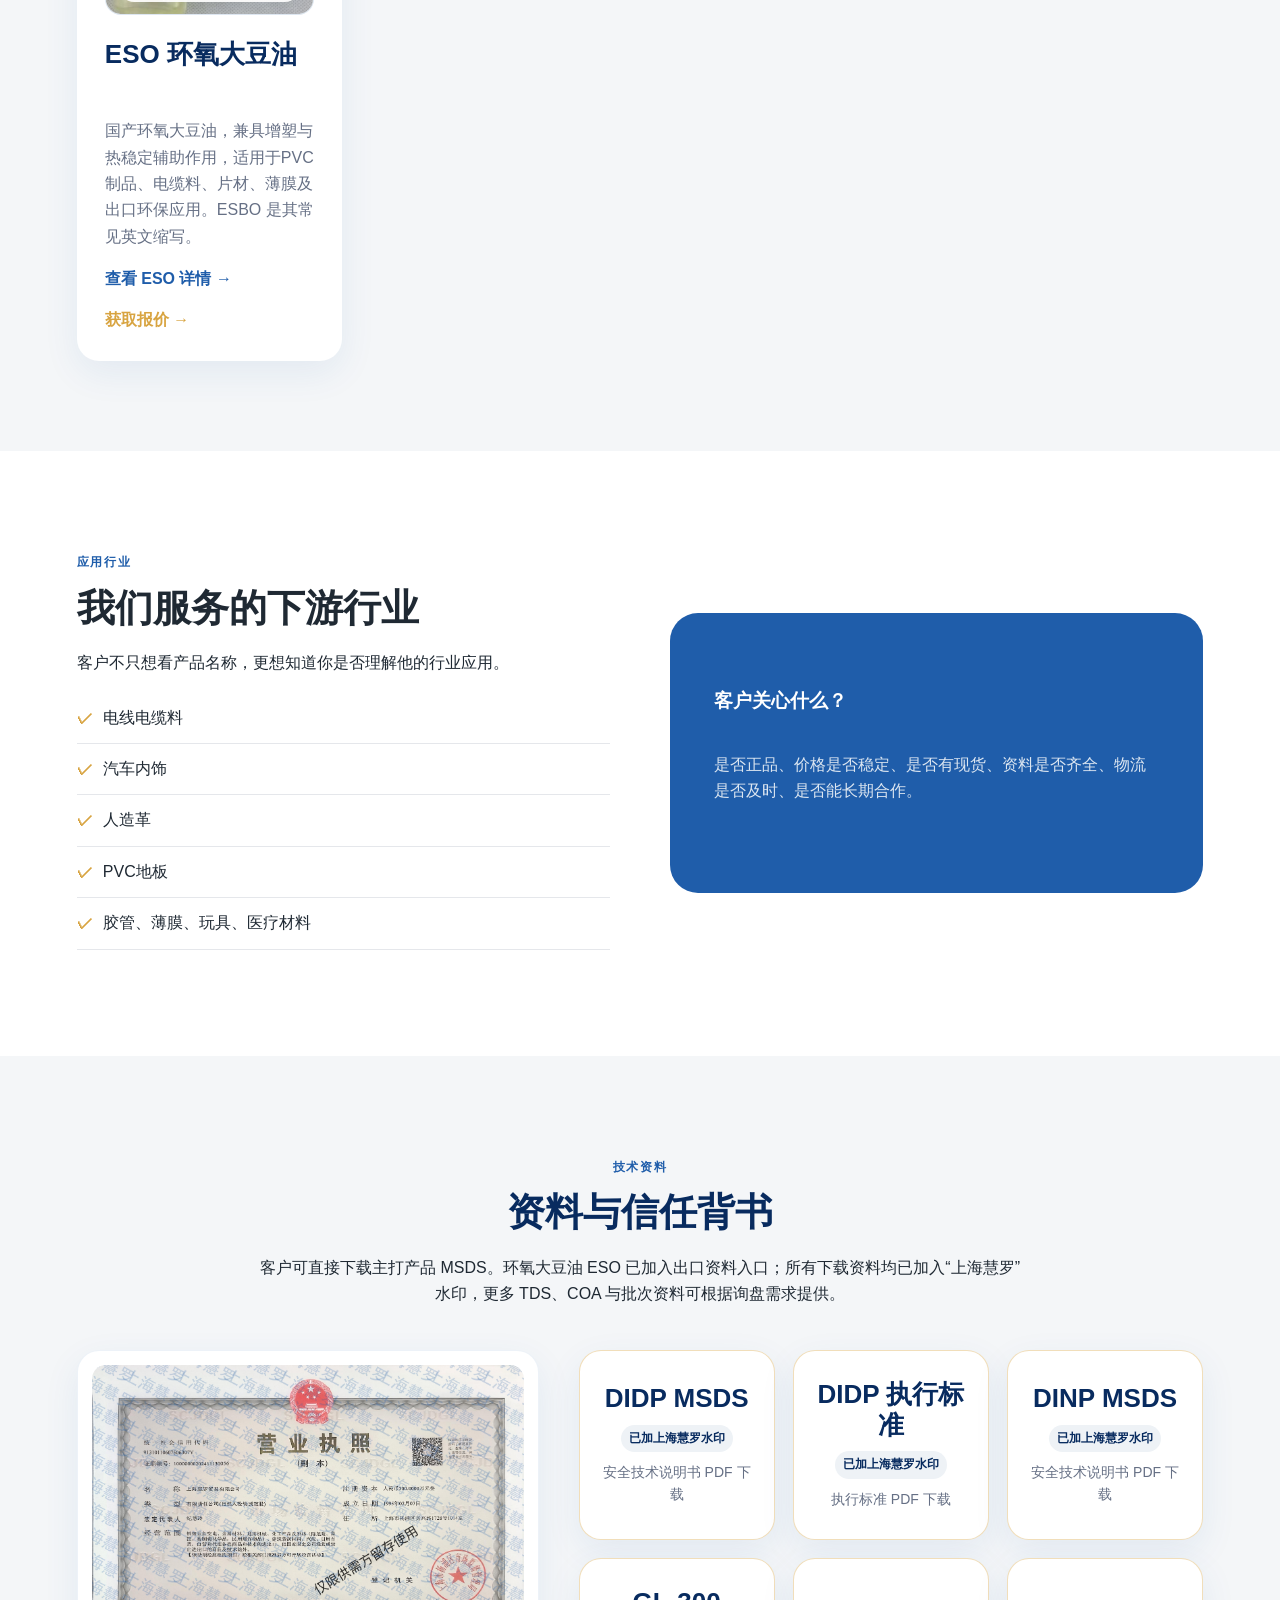
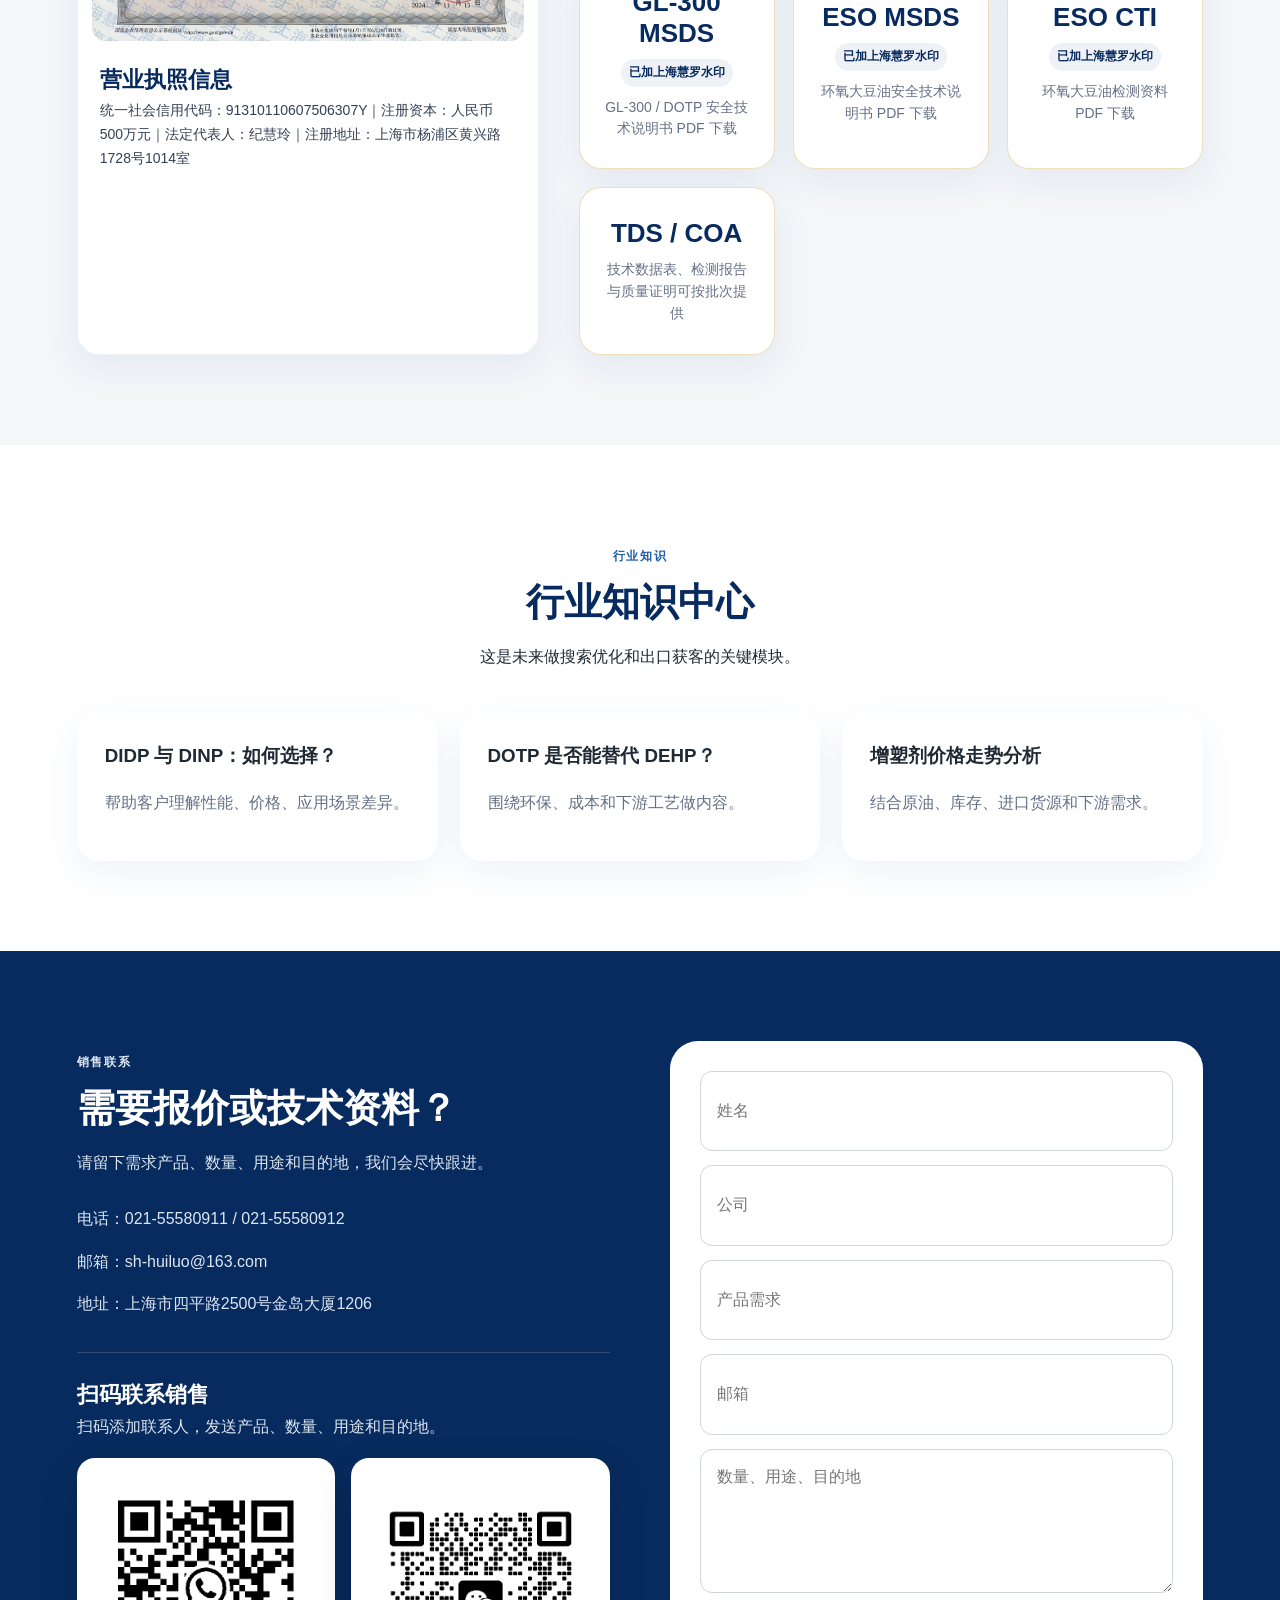
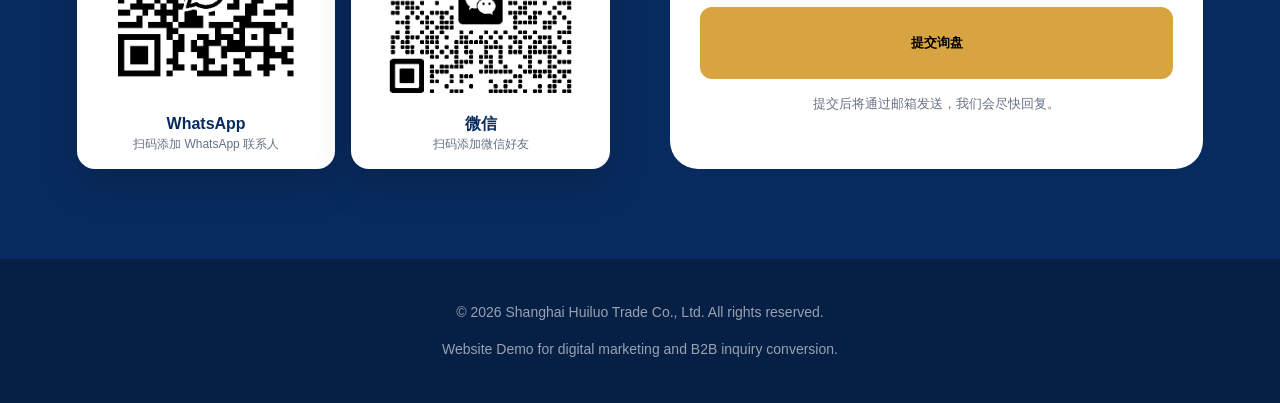
==== commit 07c09f34: "Refine product sample labels" ====
--- a/index.html
+++ b/index.html
@@ -98,14 +98,14 @@
         <div class="product-card-actions"><a class="product-detail-link" href="dinp.html" data-i18n="prod_dinp_link">查看 DINP 详情 →</a><a href="#contact" data-i18n="prod_quote">获取报价 →</a></div>
       </article>
       <article class="product-card gl300-product-card">
-        <figure class="product-card-media"><img src="assets/products/gl300-sample.png" alt="GL-300 样品瓶" /><figcaption data-i18n="prod_gl300_caption">GL-300 样品</figcaption></figure>
+        <figure class="product-card-media"><img src="assets/products/gl300-sample.png?v=20260618" alt="GL-300 样品瓶" /><figcaption data-i18n="prod_gl300_caption">GL-300 样品</figcaption></figure>
         <div class="gl300-chip">LG Chem GL-300</div>
         <h3>GL300 / DOTP</h3>
         <p data-i18n="prod_dotp_text">环保替代型增塑剂。GL-300 为韩国 LG DOTP 产品，适合 PVC 墙纸、片材、玩具、文具、电线电缆等进口与出口应用。</p>
         <div class="product-card-actions"><a class="gl300-link" href="gl300.html" data-i18n="prod_gl300_link">查看 GL-300 彩色介绍 →</a><a href="#contact" data-i18n="prod_quote">获取报价 →</a></div>
       </article>
       <article class="product-card">
-        <figure class="product-card-media"><img src="assets/products/gl-500-sample.png" alt="GL-500 样品瓶" /><figcaption data-i18n="prod_gl500_caption">GL-500 样品</figcaption></figure>
+        <figure class="product-card-media"><img src="assets/products/gl-500-sample.png?v=20260618" alt="GL-500 样品瓶" /><figcaption data-i18n="prod_gl500_caption">GL-500 样品</figcaption></figure>
         <h3>GL-500</h3>
         <p data-i18n="prod_gl500_text">GL-300 更高级版本，面向更高要求的环保增塑剂应用。</p>
         <div class="product-card-actions"><a href="#contact" data-i18n="prod_quote">获取报价 →</a></div>
@@ -117,7 +117,7 @@
         <div class="product-card-actions"><a class="product-detail-link" href="dop.html" data-i18n="prod_dop_link">查看 DOP 详情 →</a><a href="#contact" data-i18n="prod_quote">获取报价 →</a></div>
       </article>
       <article class="product-card">
-        <figure class="product-card-media product-media-pair"><img src="assets/products/totm-sample.png" alt="TOTM 样品瓶" /><img src="assets/products/tintm-sample.png" alt="TINTM 样品瓶" /><figcaption data-i18n="prod_totm_caption">TOTM / TINTM 样品</figcaption></figure>
+        <figure class="product-card-media product-media-pair"><img src="assets/products/totm-sample.png?v=20260618" alt="TOTM 样品瓶" /><img src="assets/products/tintm-sample.png?v=20260618" alt="TINTM 样品瓶" /><figcaption data-i18n="prod_totm_caption">TOTM / TINTM 样品</figcaption></figure>
         <h3>TOTM / TINTM</h3>
         <p data-i18n="prod_totm_text">耐高温、低挥发增塑剂组合，适合高要求电缆、耐热制品和长期稳定性应用。</p>
         <div class="product-card-actions"><a class="product-detail-link" href="totm.html" data-i18n="prod_totm_link">查看 TOTM / TINTM 详情 →</a><a href="#contact" data-i18n="prod_quote">获取报价 →</a></div>
@@ -129,7 +129,7 @@
         <div class="product-card-actions"><a href="#contact" data-i18n="prod_quote">获取报价 →</a></div>
       </article>
       <article class="product-card">
-        <figure class="product-card-media product-media-pair"><img src="assets/products/doa-sample.png" alt="DOA 样品瓶" /><img src="assets/products/dos-sample.png" alt="DOS 样品瓶" /><figcaption data-i18n="prod_doa_caption">DOA / DOS 样品</figcaption></figure>
+        <figure class="product-card-media product-media-pair"><img src="assets/products/doa-sample.png?v=20260618" alt="DOA 样品瓶" /><img src="assets/products/dos-sample.png?v=20260618" alt="DOS 样品瓶" /><figcaption data-i18n="prod_doa_caption">DOA / DOS 样品</figcaption></figure>
         <h3>DOA / DOS</h3>
         <p data-i18n="prod_doa_text">耐寒型增塑剂，适合低温环境下保持柔韧性的材料。</p>
         <div class="product-card-actions"><a class="product-detail-link" href="doa-dos.html" data-i18n="prod_doa_link">查看 DOA / DOS 详情 →</a><a href="#contact" data-i18n="prod_quote">获取报价 →</a></div>
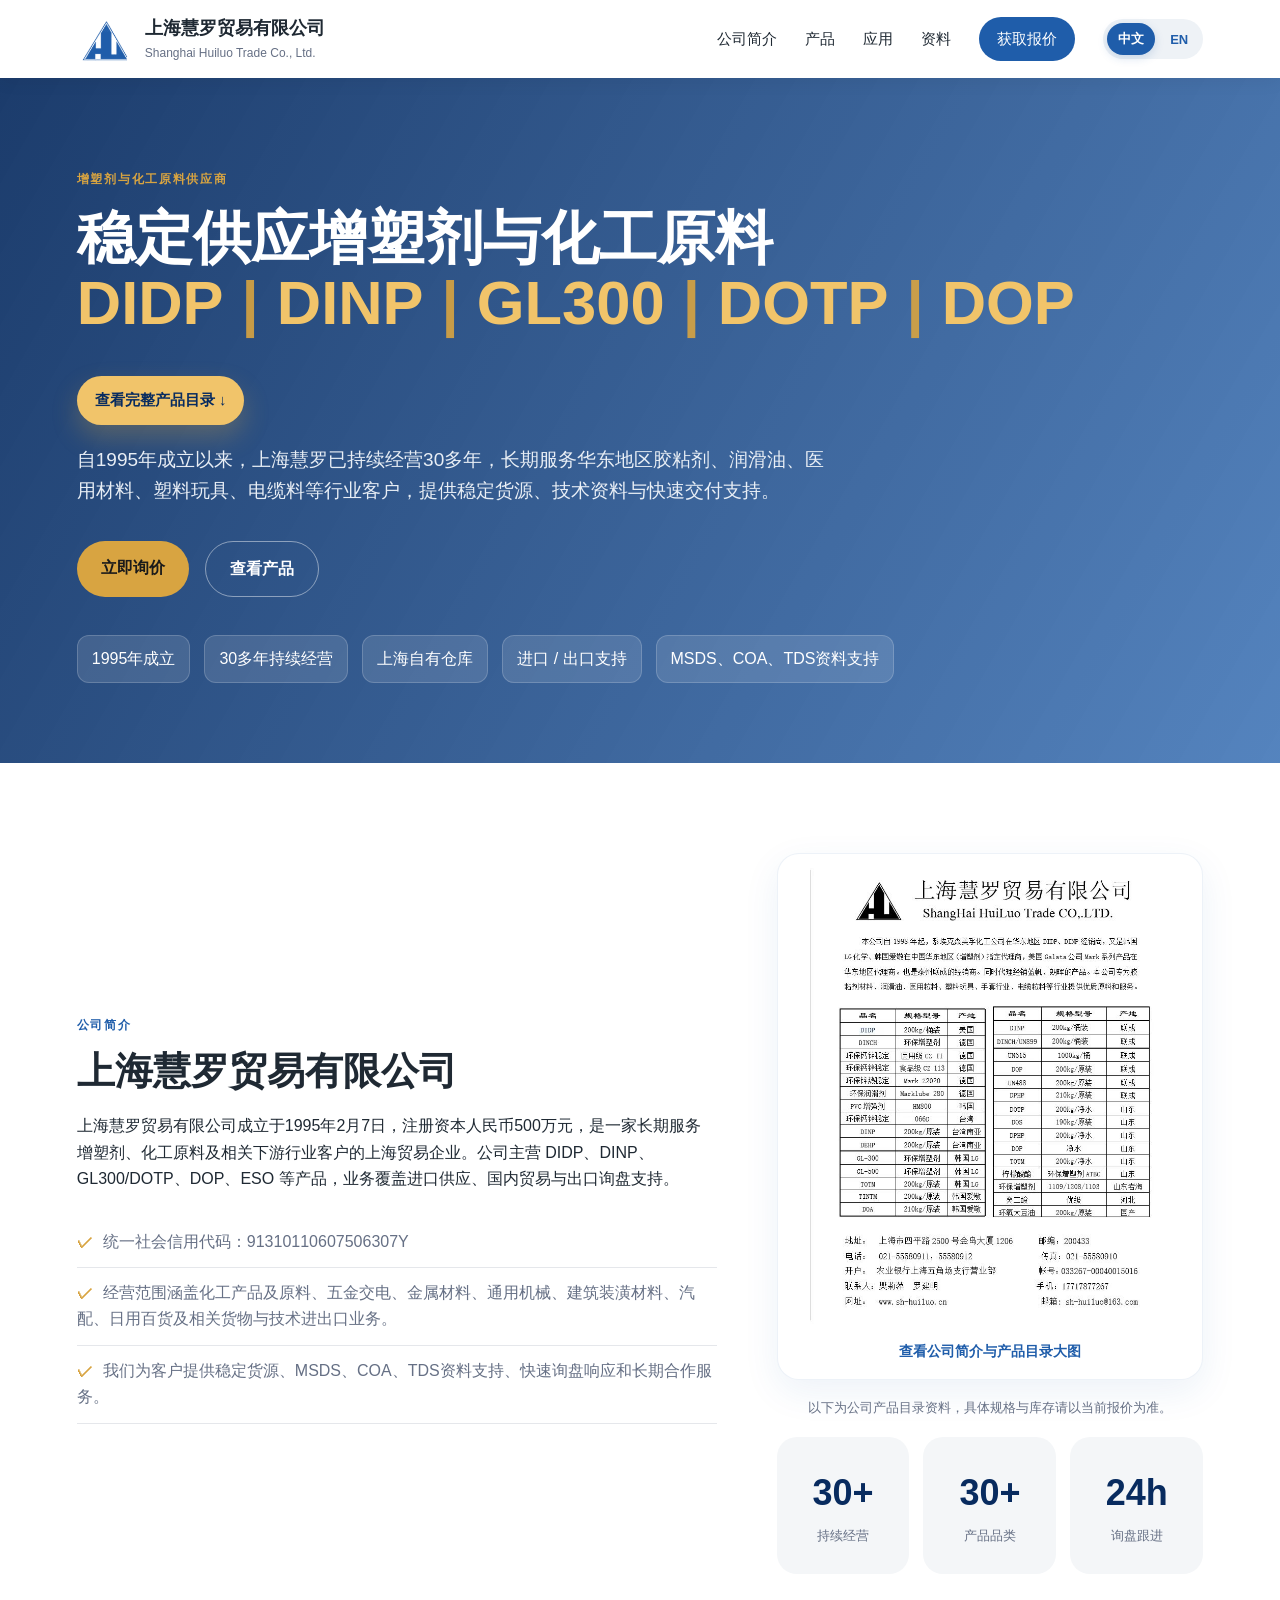
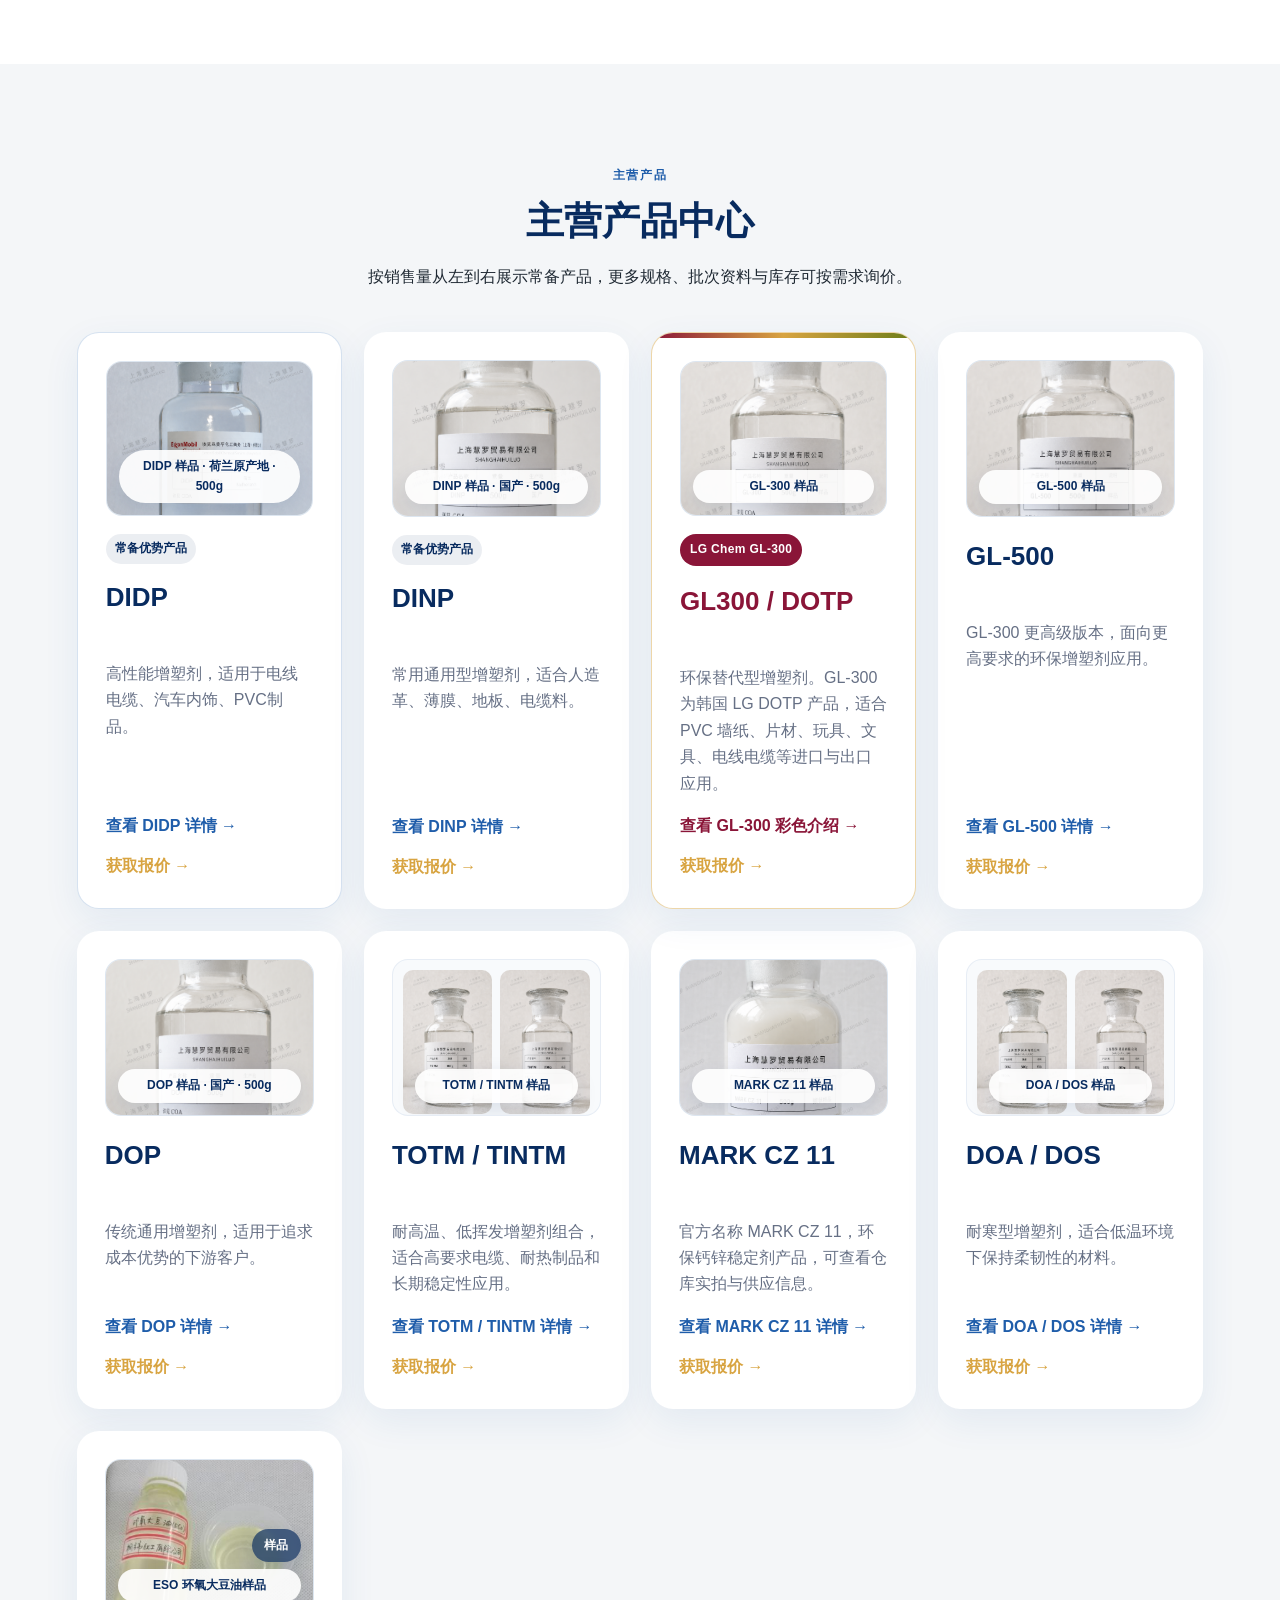
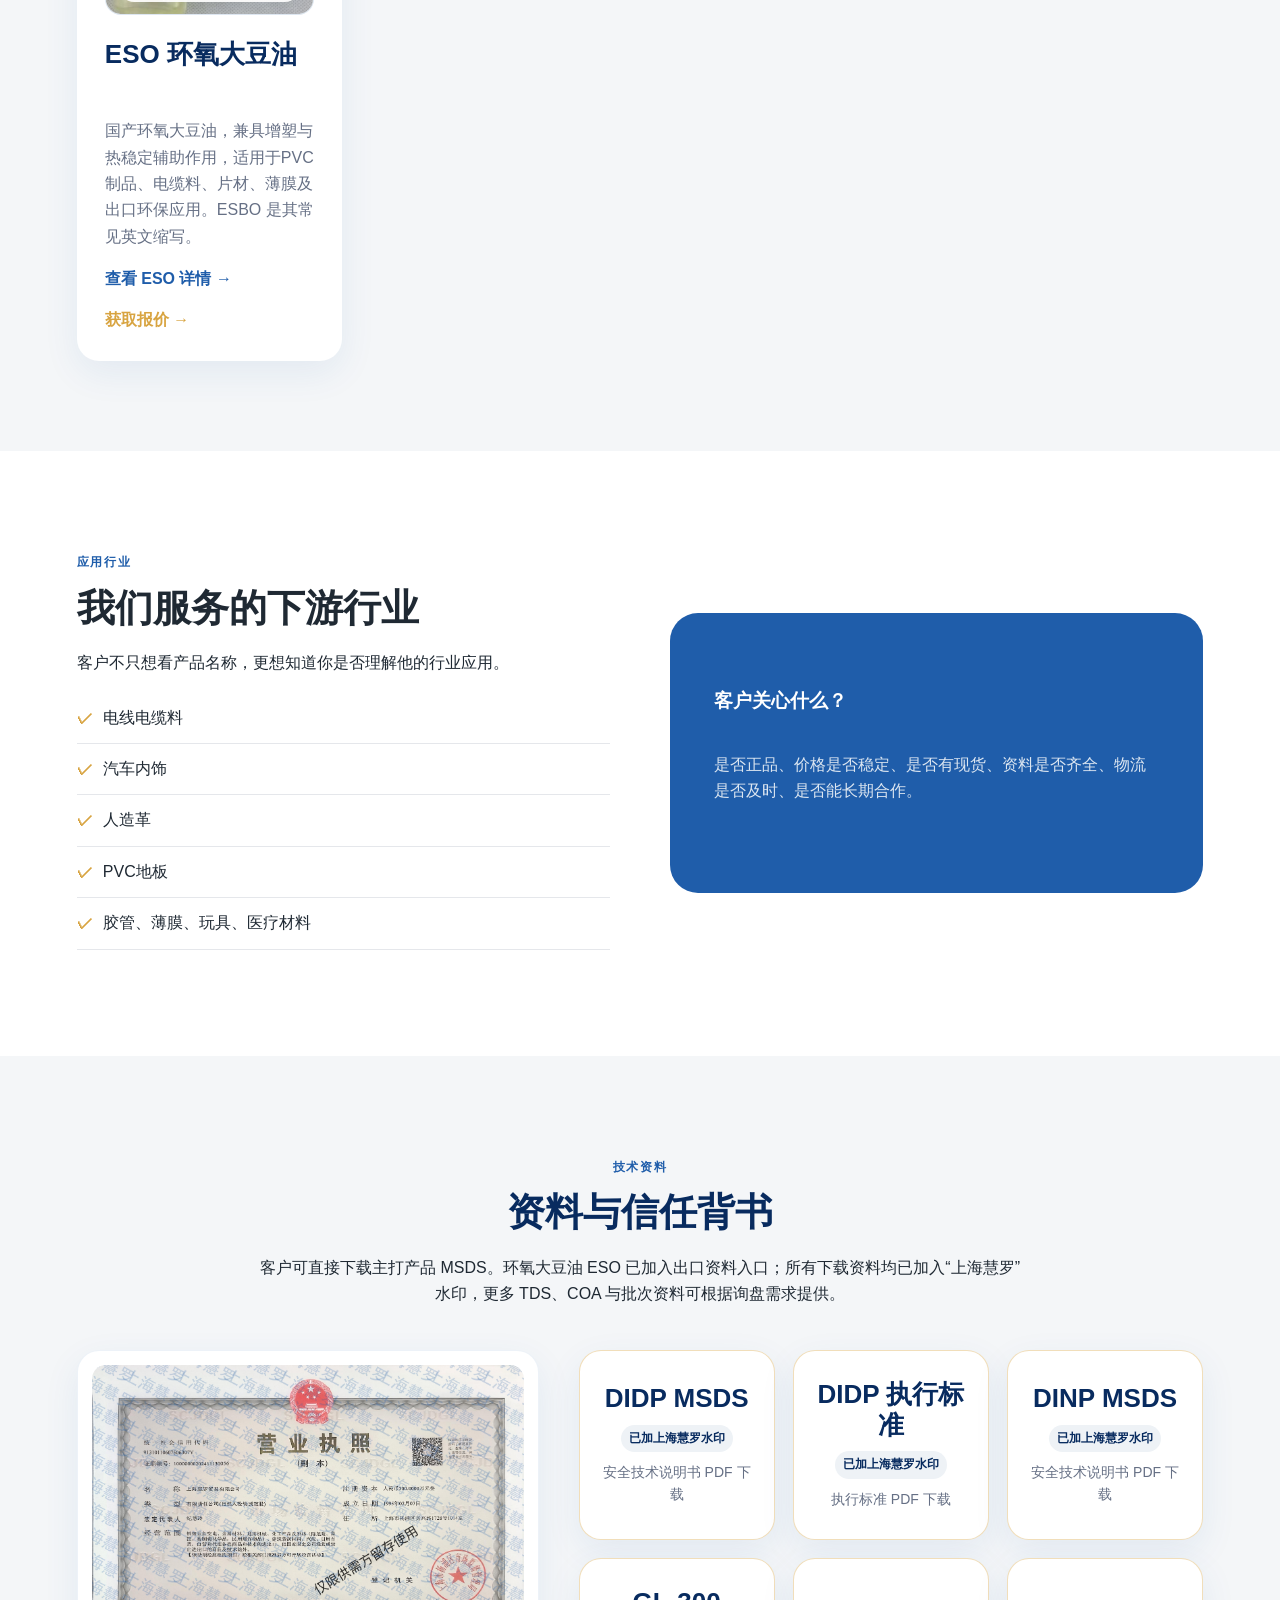
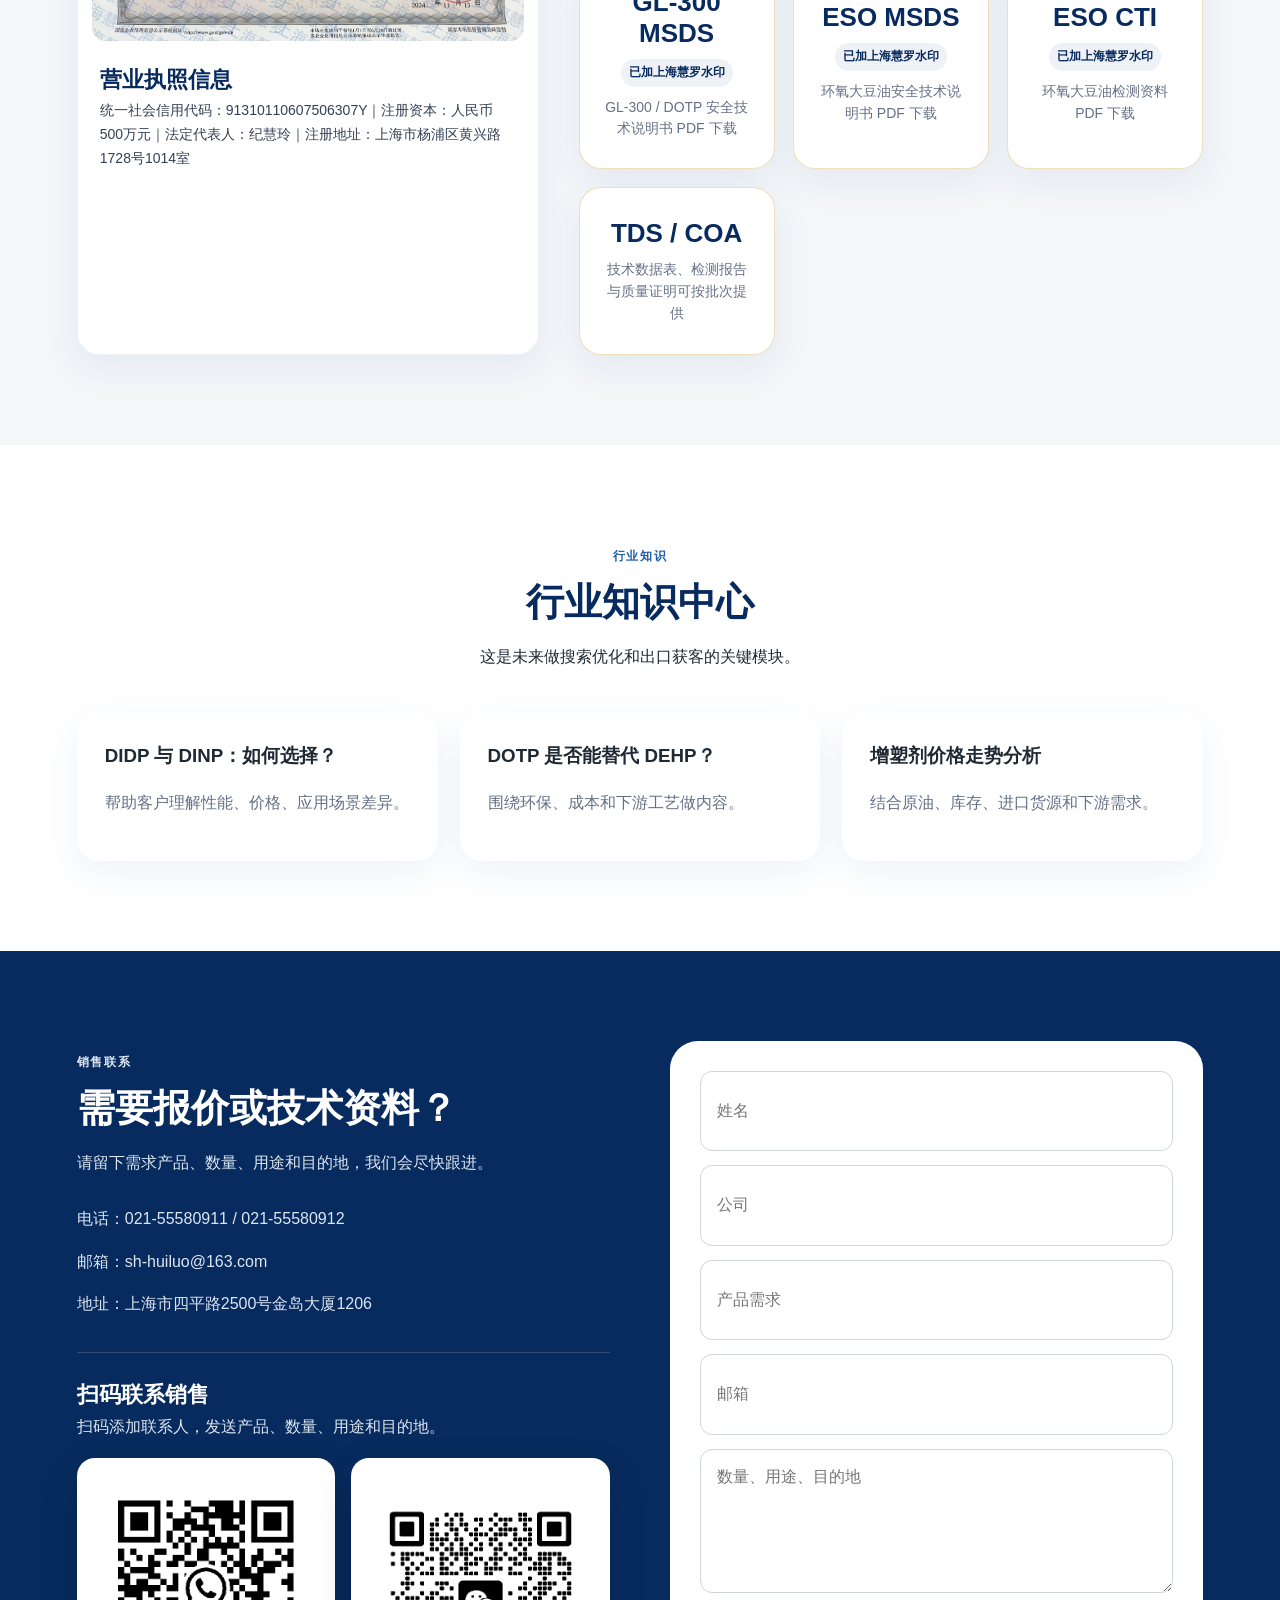
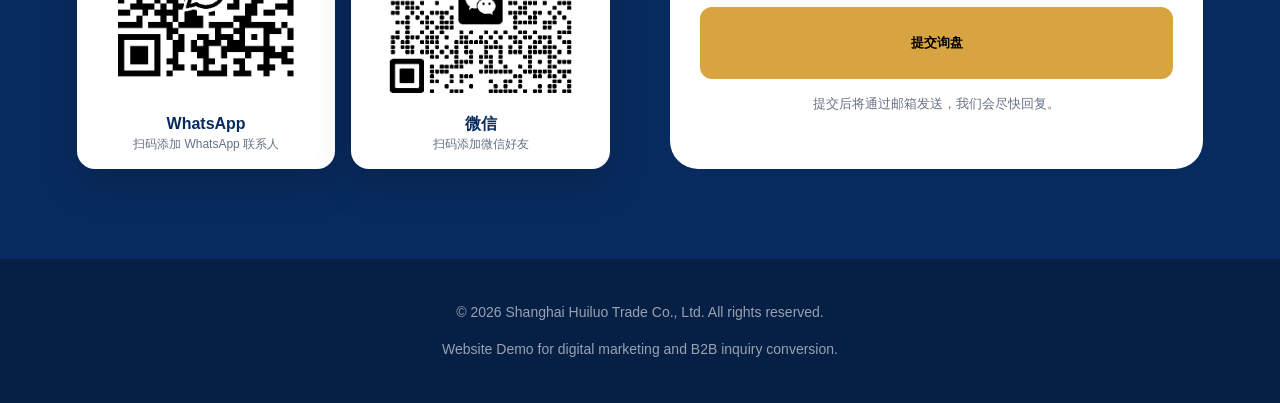
==== commit 0fde2a2d: "Add warehouse photos and complete product pages" ====
--- a/index.html
+++ b/index.html
@@ -108,7 +108,7 @@
         <figure class="product-card-media"><img src="assets/products/gl-500-sample.png?v=20260618" alt="GL-500 样品瓶" /><figcaption data-i18n="prod_gl500_caption">GL-500 样品</figcaption></figure>
         <h3>GL-500</h3>
         <p data-i18n="prod_gl500_text">GL-300 更高级版本，面向更高要求的环保增塑剂应用。</p>
-        <div class="product-card-actions"><a href="#contact" data-i18n="prod_quote">获取报价 →</a></div>
+        <div class="product-card-actions"><a class="product-detail-link" href="gl500.html" data-i18n="prod_gl500_link">查看 GL-500 详情 →</a><a href="#contact" data-i18n="prod_quote">获取报价 →</a></div>
       </article>
       <article class="product-card">
         <figure class="product-card-media"><img src="assets/products/dop-sample.png" alt="DOP 样品瓶" /><figcaption data-i18n="prod_dop_caption">DOP 样品 · 国产 · 500g</figcaption></figure>
@@ -126,7 +126,7 @@
         <figure class="product-card-media"><img src="assets/products/mark-cz11-sample.png?v=006ce8b" alt="MARK CZ 11 样品" /><figcaption data-i18n="prod_mark_cz11_caption">MARK CZ 11 样品</figcaption></figure>
         <h3>MARK CZ 11</h3>
         <p data-i18n="prod_mark_cz11_text">官方名称 MARK CZ 11，环保钙锌稳定剂产品，后续可补充规格资料和独立产品页面。</p>
-        <div class="product-card-actions"><a href="#contact" data-i18n="prod_quote">获取报价 →</a></div>
+        <div class="product-card-actions"><a class="product-detail-link" href="mark-cz11.html" data-i18n="prod_mark_cz11_link">查看 MARK CZ 11 详情 →</a><a href="#contact" data-i18n="prod_quote">获取报价 →</a></div>
       </article>
       <article class="product-card">
         <figure class="product-card-media product-media-pair"><img src="assets/products/doa-sample.png?v=20260618" alt="DOA 样品瓶" /><img src="assets/products/dos-sample.png?v=20260618" alt="DOS 样品瓶" /><figcaption data-i18n="prod_doa_caption">DOA / DOS 样品</figcaption></figure>
@@ -295,7 +295,7 @@
         products_eyebrow:'主营产品', products_title:'主营产品中心', products_text:'按销售量从左到右展示常备产品，更多规格、批次资料与库存可按需求询价。',
         main_product_badge:'常备优势产品', product_image_pending:'产品图片预留', sample_tag:'样品',
         more_products_eyebrow:'更多产品', more_products_title:'更多产品', more_products_text:'除主打产品外，我们也可根据客户用途提供更多增塑剂与配套资料。',
-        prod_didp_text:'高性能增塑剂，适用于电线电缆、汽车内饰、PVC制品。', prod_didp_caption:'DIDP 样品 · 荷兰原产地 · 500g', prod_didp_link:'查看 DIDP 详情 →', prod_dinp_text:'常用通用型增塑剂，适合人造革、薄膜、地板、电缆料。', prod_dinp_caption:'DINP 样品 · 国产 · 500g', prod_dinp_link:'查看 DINP 详情 →', prod_dehp_text:'传统通用增塑剂，适用于追求成本优势的下游客户。', prod_dop_caption:'DOP 样品 · 国产 · 500g', prod_dop_link:'查看 DOP 详情 →', prod_dotp_text:'环保替代型增塑剂。GL-300 为韩国 LG DOTP 产品，适合 PVC 墙纸、片材、玩具、文具、电线电缆等进口与出口应用。', prod_gl300_caption:'GL-300 样品', prod_gl300_link:'查看 GL-300 彩色介绍 →', prod_gl500_caption:'GL-500 样品', prod_gl500_text:'GL-300 更高级版本，面向更高要求的环保增塑剂应用。', prod_eso_title:'ESO 环氧大豆油', prod_eso_caption:'ESO 环氧大豆油样品', prod_eso_text:'国产环氧大豆油，兼具增塑与热稳定辅助作用，适用于PVC制品、电缆料、片材、薄膜及出口环保应用。ESBO 是其常见英文缩写。', prod_eso_link:'查看 ESO 详情 →', prod_totm_caption:'TOTM / TINTM 样品', prod_totm_text:'耐高温、低挥发增塑剂组合，适合高要求电缆、耐热制品和长期稳定性应用。', prod_totm_link:'查看 TOTM / TINTM 详情 →', prod_mark_cz11_caption:'MARK CZ 11 样品', prod_mark_cz11_text:'官方名称 MARK CZ 11，环保钙锌稳定剂产品，后续可补充规格资料和独立产品页面。', prod_doa_caption:'DOA / DOS 样品', prod_doa_text:'耐寒型增塑剂，适合低温环境下保持柔韧性的材料。', prod_doa_link:'查看 DOA / DOS 详情 →', prod_quote:'获取报价 →',
+        prod_didp_text:'高性能增塑剂，适用于电线电缆、汽车内饰、PVC制品。', prod_didp_caption:'DIDP 样品 · 荷兰原产地 · 500g', prod_didp_link:'查看 DIDP 详情 →', prod_dinp_text:'常用通用型增塑剂，适合人造革、薄膜、地板、电缆料。', prod_dinp_caption:'DINP 样品 · 国产 · 500g', prod_dinp_link:'查看 DINP 详情 →', prod_dehp_text:'传统通用增塑剂，适用于追求成本优势的下游客户。', prod_dop_caption:'DOP 样品 · 国产 · 500g', prod_dop_link:'查看 DOP 详情 →', prod_dotp_text:'环保替代型增塑剂。GL-300 为韩国 LG DOTP 产品，适合 PVC 墙纸、片材、玩具、文具、电线电缆等进口与出口应用。', prod_gl300_caption:'GL-300 样品', prod_gl300_link:'查看 GL-300 彩色介绍 →', prod_gl500_caption:'GL-500 样品', prod_gl500_text:'GL-300 更高级版本，面向更高要求的环保增塑剂应用。', prod_gl500_link:'查看 GL-500 详情 →', prod_eso_title:'ESO 环氧大豆油', prod_eso_caption:'ESO 环氧大豆油样品', prod_eso_text:'国产环氧大豆油，兼具增塑与热稳定辅助作用，适用于PVC制品、电缆料、片材、薄膜及出口环保应用。ESBO 是其常见英文缩写。', prod_eso_link:'查看 ESO 详情 →', prod_totm_caption:'TOTM / TINTM 样品', prod_totm_text:'耐高温、低挥发增塑剂组合，适合高要求电缆、耐热制品和长期稳定性应用。', prod_totm_link:'查看 TOTM / TINTM 详情 →', prod_mark_cz11_caption:'MARK CZ 11 样品', prod_mark_cz11_text:'官方名称 MARK CZ 11，环保钙锌稳定剂产品，可查看仓库实拍与供应信息。', prod_mark_cz11_link:'查看 MARK CZ 11 详情 →', prod_doa_caption:'DOA / DOS 样品', prod_doa_text:'耐寒型增塑剂，适合低温环境下保持柔韧性的材料。', prod_doa_link:'查看 DOA / DOS 详情 →', prod_quote:'获取报价 →',
         apps_eyebrow:'应用行业', apps_title:'我们服务的下游行业', apps_text:'客户不只想看产品名称，更想知道你是否理解他的行业应用。', app_cable:'电线电缆料', app_auto:'汽车内饰', app_leather:'人造革', app_floor:'PVC地板', app_other:'胶管、薄膜、玩具、医疗材料', customer_title:'客户关心什么？', customer_text:'是否正品、价格是否稳定、是否有现货、资料是否齐全、物流是否及时、是否能长期合作。',
         docs_eyebrow:'技术资料', docs_title:'资料与信任背书', docs_text:'客户可直接下载主打产品 MSDS。环氧大豆油 ESO 已加入出口资料入口；所有下载资料均已加入“上海慧罗”水印，更多 TDS、COA 与批次资料可根据询盘需求提供。', license_title:'营业执照信息', license_text:'统一社会信用代码：91310110607506307Y｜注册资本：人民币500万元｜法定代表人：纪慧玲｜注册地址：上海市杨浦区黄兴路1728号1014室', doc_watermark:'已加上海慧罗水印', doc_didp:'安全技术说明书 PDF 下载', doc_didp_spec_title:'DIDP 执行标准', doc_didp_spec:'执行标准 PDF 下载', doc_dinp:'安全技术说明书 PDF 下载', doc_eso_msds_title:'ESO MSDS', doc_eso_msds:'环氧大豆油安全技术说明书 PDF 下载', doc_gl300_msds:'GL-300 / DOTP 安全技术说明书 PDF 下载', doc_eso_cti_title:'ESO CTI', doc_eso_cti:'环氧大豆油检测资料 PDF 下载', doc_tds_coa:'技术数据表、检测报告与质量证明可按批次提供',
         knowledge_eyebrow:'行业知识', knowledge_title:'行业知识中心', knowledge_text:'这是未来做搜索优化和出口获客的关键模块。', article1_title:'DIDP 与 DINP：如何选择？', article1_text:'帮助客户理解性能、价格、应用场景差异。', article2_title:'DOTP 是否能替代 DEHP？', article2_text:'围绕环保、成本和下游工艺做内容。', article3_title:'增塑剂价格走势分析', article3_text:'结合原油、库存、进口货源和下游需求。',
@@ -320,7 +320,7 @@
         products_eyebrow:'Main Products', products_title:'Product Center', products_text:'Products are shown from left to right by sales volume. More specifications, batch documents and inventory details are available upon inquiry.',
         main_product_badge:'Regular Supply', product_image_pending:'Image space reserved', sample_tag:'Sample',
         more_products_eyebrow:'More Products', more_products_title:'More Products', more_products_text:'Beyond our key products, we can provide more plasticizers and supporting documents according to customer applications.',
-        prod_didp_text:'High-performance plasticizer for cable compounds, automotive interiors and PVC products.', prod_didp_caption:'DIDP sample / Netherlands origin / 500g', prod_didp_link:'View DIDP Details →', prod_dinp_text:'General-purpose plasticizer for synthetic leather, films, flooring and cable compounds.', prod_dinp_caption:'DINP sample / China origin / 500g', prod_dinp_link:'View DINP Details →', prod_dehp_text:'Traditional general-purpose plasticizer for downstream customers focused on cost advantages.', prod_dop_caption:'DOP sample / China origin / 500g', prod_dop_link:'View DOP Details →', prod_dotp_text:'Eco-friendlier DOTP plasticizer. GL-300 is LG Chem DOTP for PVC wallpaper, sheets, toys, stationery, cable compounds and import/export applications.', prod_gl300_caption:'GL-300 sample', prod_gl300_link:'View GL-300 Color Profile →', prod_gl500_caption:'GL-500 sample', prod_gl500_text:'A higher-grade version above GL-300 for more demanding eco-oriented plasticizer applications.', prod_eso_title:'ESO / ESBO Epoxidized Soybean Oil', prod_eso_caption:'ESO / ESBO sample', prod_eso_text:'Epoxidized soybean oil, commonly abbreviated as ESO or ESBO, provides plasticizing and auxiliary heat-stabilizing functions for PVC products, cable compounds, sheets, films and export-oriented applications.', prod_eso_link:'View ESO Details →', prod_totm_caption:'TOTM / TINTM samples', prod_totm_text:'Heat-resistant, low-volatility plasticizer options for demanding cable compounds, heat-resistant products and long-term stability requirements.', prod_totm_link:'View TOTM / TINTM Details →', prod_mark_cz11_caption:'MARK CZ 11 sample', prod_mark_cz11_text:'Official product name MARK CZ 11, an eco calcium-zinc stabilizer. Specifications and a dedicated detail page can be added later.', prod_doa_caption:'DOA / DOS samples', prod_doa_text:'Cold-resistant plasticizer that helps materials stay flexible in low-temperature environments.', prod_doa_link:'View DOA / DOS Details →', prod_quote:'Get Quote →',
+        prod_didp_text:'High-performance plasticizer for cable compounds, automotive interiors and PVC products.', prod_didp_caption:'DIDP sample / Netherlands origin / 500g', prod_didp_link:'View DIDP Details →', prod_dinp_text:'General-purpose plasticizer for synthetic leather, films, flooring and cable compounds.', prod_dinp_caption:'DINP sample / China origin / 500g', prod_dinp_link:'View DINP Details →', prod_dehp_text:'Traditional general-purpose plasticizer for downstream customers focused on cost advantages.', prod_dop_caption:'DOP sample / China origin / 500g', prod_dop_link:'View DOP Details →', prod_dotp_text:'Eco-friendlier DOTP plasticizer. GL-300 is LG Chem DOTP for PVC wallpaper, sheets, toys, stationery, cable compounds and import/export applications.', prod_gl300_caption:'GL-300 sample', prod_gl300_link:'View GL-300 Color Profile →', prod_gl500_caption:'GL-500 sample', prod_gl500_text:'A higher-grade version above GL-300 for more demanding eco-oriented plasticizer applications.', prod_gl500_link:'View GL-500 Details →', prod_eso_title:'ESO / ESBO Epoxidized Soybean Oil', prod_eso_caption:'ESO / ESBO sample', prod_eso_text:'Epoxidized soybean oil, commonly abbreviated as ESO or ESBO, provides plasticizing and auxiliary heat-stabilizing functions for PVC products, cable compounds, sheets, films and export-oriented applications.', prod_eso_link:'View ESO Details →', prod_totm_caption:'TOTM / TINTM samples', prod_totm_text:'Heat-resistant, low-volatility plasticizer options for demanding cable compounds, heat-resistant products and long-term stability requirements.', prod_totm_link:'View TOTM / TINTM Details →', prod_mark_cz11_caption:'MARK CZ 11 sample', prod_mark_cz11_text:'Official product name MARK CZ 11, an eco calcium-zinc stabilizer with warehouse and supply information available.', prod_mark_cz11_link:'View MARK CZ 11 Details →', prod_doa_caption:'DOA / DOS samples', prod_doa_text:'Cold-resistant plasticizer that helps materials stay flexible in low-temperature environments.', prod_doa_link:'View DOA / DOS Details →', prod_quote:'Get Quote →',
         apps_eyebrow:'Industry Applications', apps_title:'Industries We Serve', apps_text:'Customers do not only want product names. They also want to know whether you understand their application scenarios.', app_cable:'PVC Cable Compounds', app_auto:'Automotive Interior', app_leather:'Synthetic Leather', app_floor:'Vinyl Flooring', app_other:'Hoses, films, toys and medical materials', customer_title:'What do customers care about?', customer_text:'Authentic supply, stable pricing, available inventory, complete documents, timely logistics and long-term cooperation.',
         docs_eyebrow:'Technical Documents', docs_title:'Documents & Trust Proof', docs_text:'Customers can download MSDS files for key products directly. ESO / ESBO export documents have been added; all downloadable documents include a Shanghai Huiluo watermark, and TDS, COA and batch documents can be provided upon inquiry.', license_title:'Business License Information', license_text:'Unified Social Credit Code: 91310110607506307Y | Registered capital: RMB 5 million | Legal representative: Ji Huiling | Registered address: Room 1014, No. 1728 Huangxing Road, Yangpu District, Shanghai', doc_watermark:'Shanghai Huiluo watermarked', doc_didp:'Safety Data Sheet PDF Download', doc_didp_spec_title:'DIDP Sales Specification', doc_didp_spec:'Sales Specification PDF Download', doc_dinp:'Safety Data Sheet PDF Download', doc_eso_msds_title:'ESO / ESBO MSDS', doc_eso_msds:'Epoxidized Soybean Oil Safety Data Sheet PDF Download', doc_gl300_msds:'LG GL-300 / DOTP Safety Data Sheet PDF Download', doc_eso_cti_title:'ESO / ESBO CTI', doc_eso_cti:'Epoxidized Soybean Oil CTI / Test Document PDF Download', doc_tds_coa:'TDS, COA and quality certificates available by batch',
         knowledge_eyebrow:'Knowledge Center', knowledge_title:'Industry Knowledge Center', knowledge_text:'This is the key module for future SEO and export lead generation.', article1_title:'DIDP vs DINP: How to Choose?', article1_text:'Help customers understand differences in performance, price and applications.', article2_title:'Can DOTP Replace DEHP?', article2_text:'Explain compliance, cost and downstream processing factors.', article3_title:'Plasticizer Price Trend Analysis', article3_text:'Analyze crude oil, inventory, import supply and downstream demand.',
--- a/style.css
+++ b/style.css
@@ -103,6 +103,7 @@
 /* Standard product detail pages */
 .chem-page{background:#f6f8fb;color:#1f2933}.chem-top{display:flex;align-items:center;justify-content:space-between;gap:22px;padding:18px 6vw;background:white;box-shadow:0 3px 18px rgba(0,0,0,.06)}.chem-brand{display:flex;align-items:center;gap:12px;font-weight:900;color:#082b5f}.chem-brand img{width:48px;height:42px;object-fit:contain}.chem-top-actions{display:flex;align-items:center;gap:14px}.chem-back{color:#082b5f;font-weight:800}.chem-hero{min-height:540px;display:grid;grid-template-columns:1.05fr .95fr;gap:48px;align-items:center;padding:72px 6vw;background:linear-gradient(135deg,#fff 0%,#edf4ff 55%,#dfeaff 100%)}.chem-hero h1{font-size:58px;color:#082b5f}.chem-hero h1 span{color:#1f5daa}.chem-hero p{font-size:18px;color:#475467;max-width:720px}.chem-badges{display:flex;gap:12px;flex-wrap:wrap;margin:26px 0}.chem-badges span{padding:9px 12px;border-radius:999px;background:white;border:1px solid rgba(31,93,170,.18);color:#082b5f;font-weight:800;font-size:13px}.chem-actions{display:flex;gap:14px;flex-wrap:wrap}.chem-visual{margin:0;background:white;border:1px solid rgba(31,93,170,.08);border-radius:24px;padding:18px;box-shadow:0 18px 48px rgba(31,93,170,.12)}.chem-visual img{display:block;width:100%;max-height:560px;object-fit:contain;border-radius:18px;background:#f8fafc}.chem-visual figcaption{padding:12px 4px 2px;text-align:center;color:#082b5f;font-weight:800}.chem-section{padding:74px 6vw}.chem-intro{display:grid;grid-template-columns:1fr 1fr;gap:34px;align-items:start}.chem-panel{background:white;border:1px solid rgba(31,93,170,.08);border-radius:22px;padding:30px;box-shadow:0 12px 36px rgba(31,93,170,.08)}.chem-panel h2{font-size:32px;color:#082b5f}.chem-panel p{color:#475467}.chem-list{padding:0;list-style:none}.chem-list li{padding:11px 0;border-bottom:1px solid #e6e8ec}.chem-list li:before{content:'✓';margin-right:9px;color:#d8a441;font-weight:900}.chem-docs{display:grid;grid-template-columns:repeat(2,minmax(0,1fr));gap:18px}.chem-doc{background:white;border:1px solid rgba(216,164,65,.36);border-radius:22px;padding:28px;box-shadow:0 12px 36px rgba(31,93,170,.08)}.chem-doc strong{display:block;font-size:24px;color:#082b5f}.chem-doc small{display:inline-flex;margin:12px 0 8px;padding:4px 8px;border-radius:999px;background:#edf4ff;color:#082b5f;font-weight:800}.chem-doc span{display:block;color:#667085}.chem-feature-grid{display:grid;grid-template-columns:repeat(3,1fr);gap:18px}.chem-feature{background:white;border:1px solid rgba(31,93,170,.08);border-radius:20px;padding:24px;box-shadow:0 10px 30px rgba(31,93,170,.07)}.chem-feature h3{color:#082b5f;font-size:22px}.chem-feature p{color:#667085}.chem-specs{display:grid;grid-template-columns:repeat(4,1fr);gap:14px}.chem-spec{background:white;border:1px solid rgba(31,93,170,.08);border-radius:18px;padding:20px}.chem-spec span{display:block;color:#667085;font-size:12px;font-weight:800;text-transform:uppercase}.chem-spec strong{display:block;margin-top:6px;color:#082b5f;font-size:18px}.chem-quote{background:#082b5f;color:white;border-radius:24px;padding:36px;display:grid;grid-template-columns:1fr auto;gap:24px;align-items:center}.chem-quote h2{color:white}.chem-quote p{color:#dce6f1}@media(max-width:860px){.chem-top,.chem-top-actions{align-items:flex-start}.chem-top{flex-direction:column}.chem-hero,.chem-intro,.chem-quote{grid-template-columns:1fr}.chem-hero h1{font-size:40px}.chem-docs,.chem-feature-grid,.chem-specs{grid-template-columns:1fr}.chem-actions .btn,.chem-quote .btn{width:100%;text-align:center}.chem-visual img{max-height:460px}}
 .chem-photo{margin:22px 0 0;background:#f8fafc;border:1px solid rgba(31,93,170,.08);border-radius:20px;padding:14px}.chem-photo img{display:block;width:100%;max-height:520px;object-fit:contain;border-radius:16px;background:white}.chem-photo figcaption{padding:10px 4px 0;color:#082b5f;text-align:center;font-weight:800}
+.warehouse-gallery{display:grid;grid-template-columns:repeat(2,minmax(0,1fr));gap:20px;margin-top:26px}.warehouse-gallery figure{margin:0;background:#fff;border:1px solid rgba(31,93,170,.1);border-radius:20px;padding:12px;box-shadow:0 12px 32px rgba(8,43,95,.08)}.warehouse-gallery img{display:block;width:100%;height:420px;object-fit:cover;border-radius:14px;background:#eef2f6}.warehouse-gallery figcaption{padding:11px 4px 2px;color:#082b5f;text-align:center;font-size:14px;font-weight:800}.warehouse-section-title{max-width:760px}.warehouse-section-title p{color:#667085}.chem-visual.product-media-pair img{min-width:0}@media(max-width:760px){.warehouse-gallery{grid-template-columns:1fr}.warehouse-gallery img{height:auto;max-height:520px;object-fit:contain}}
 
 /* Mobile language switch */
 @media(max-width:860px){
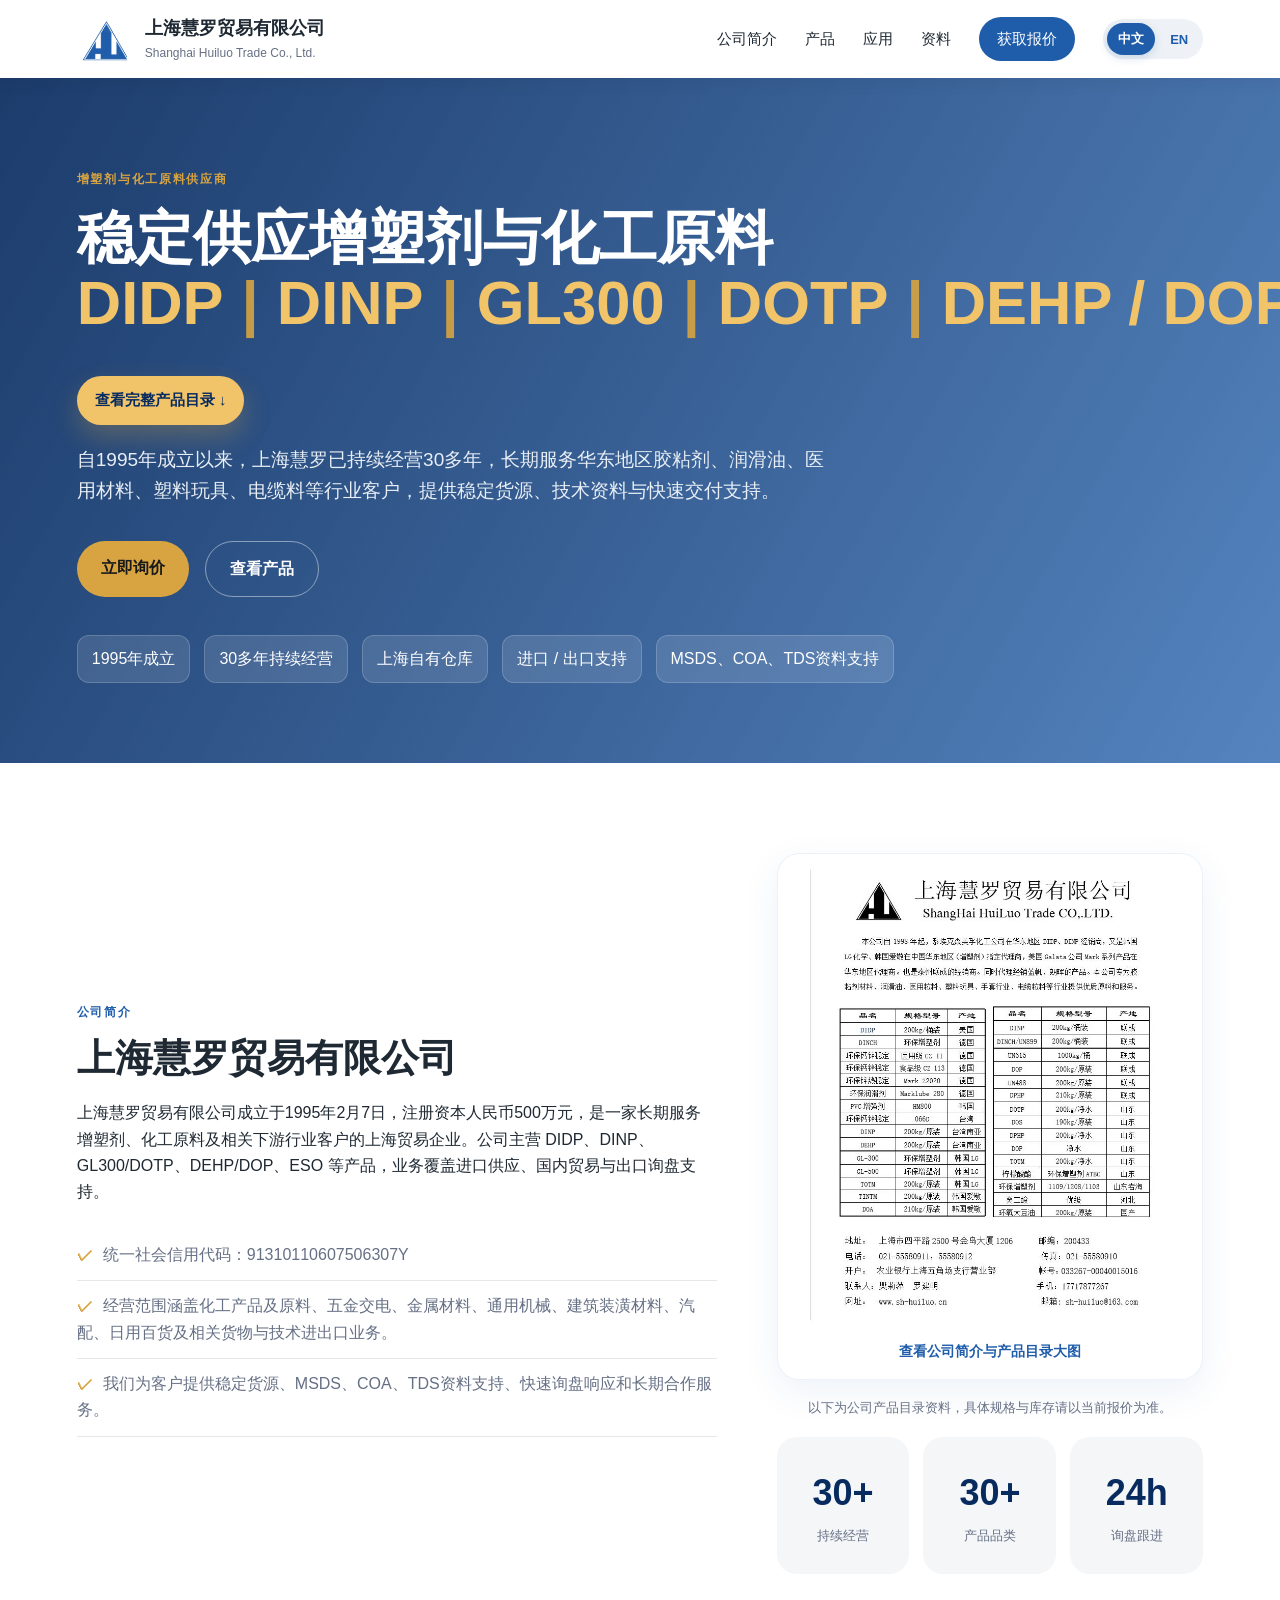
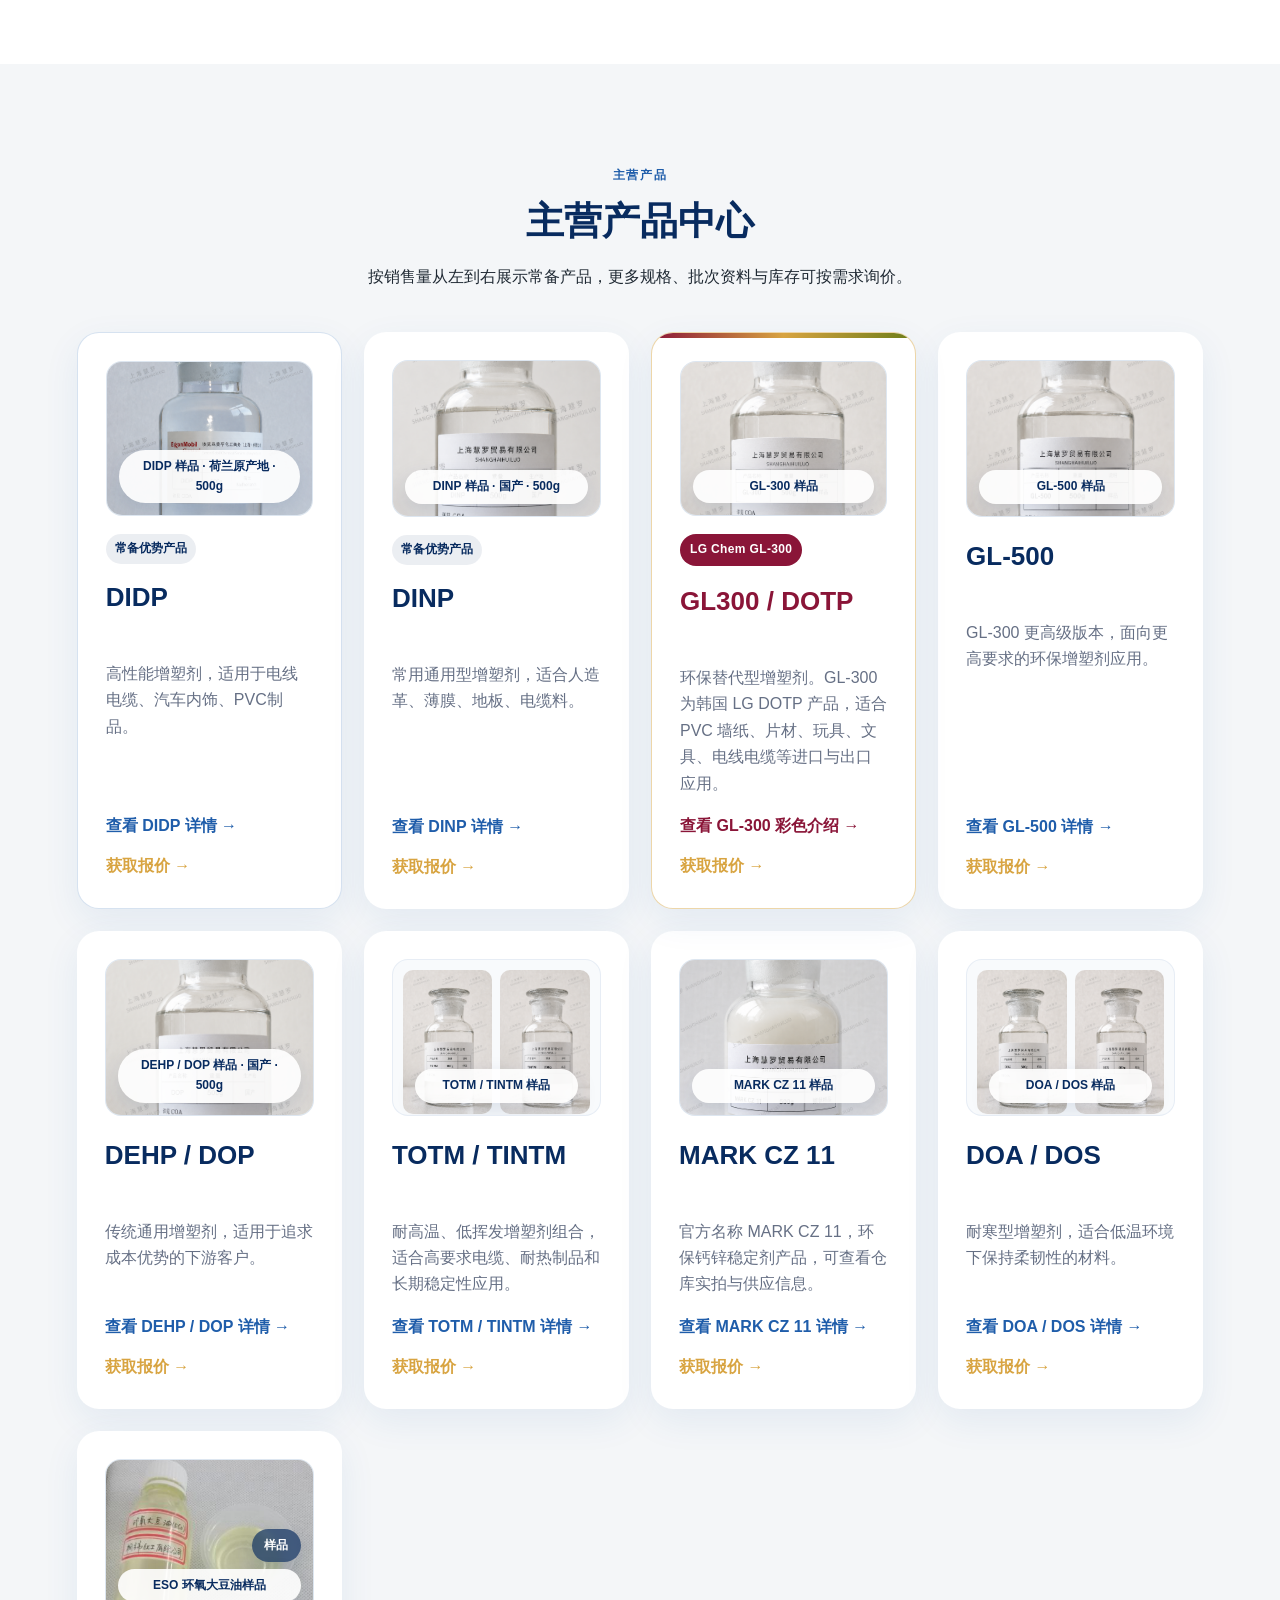
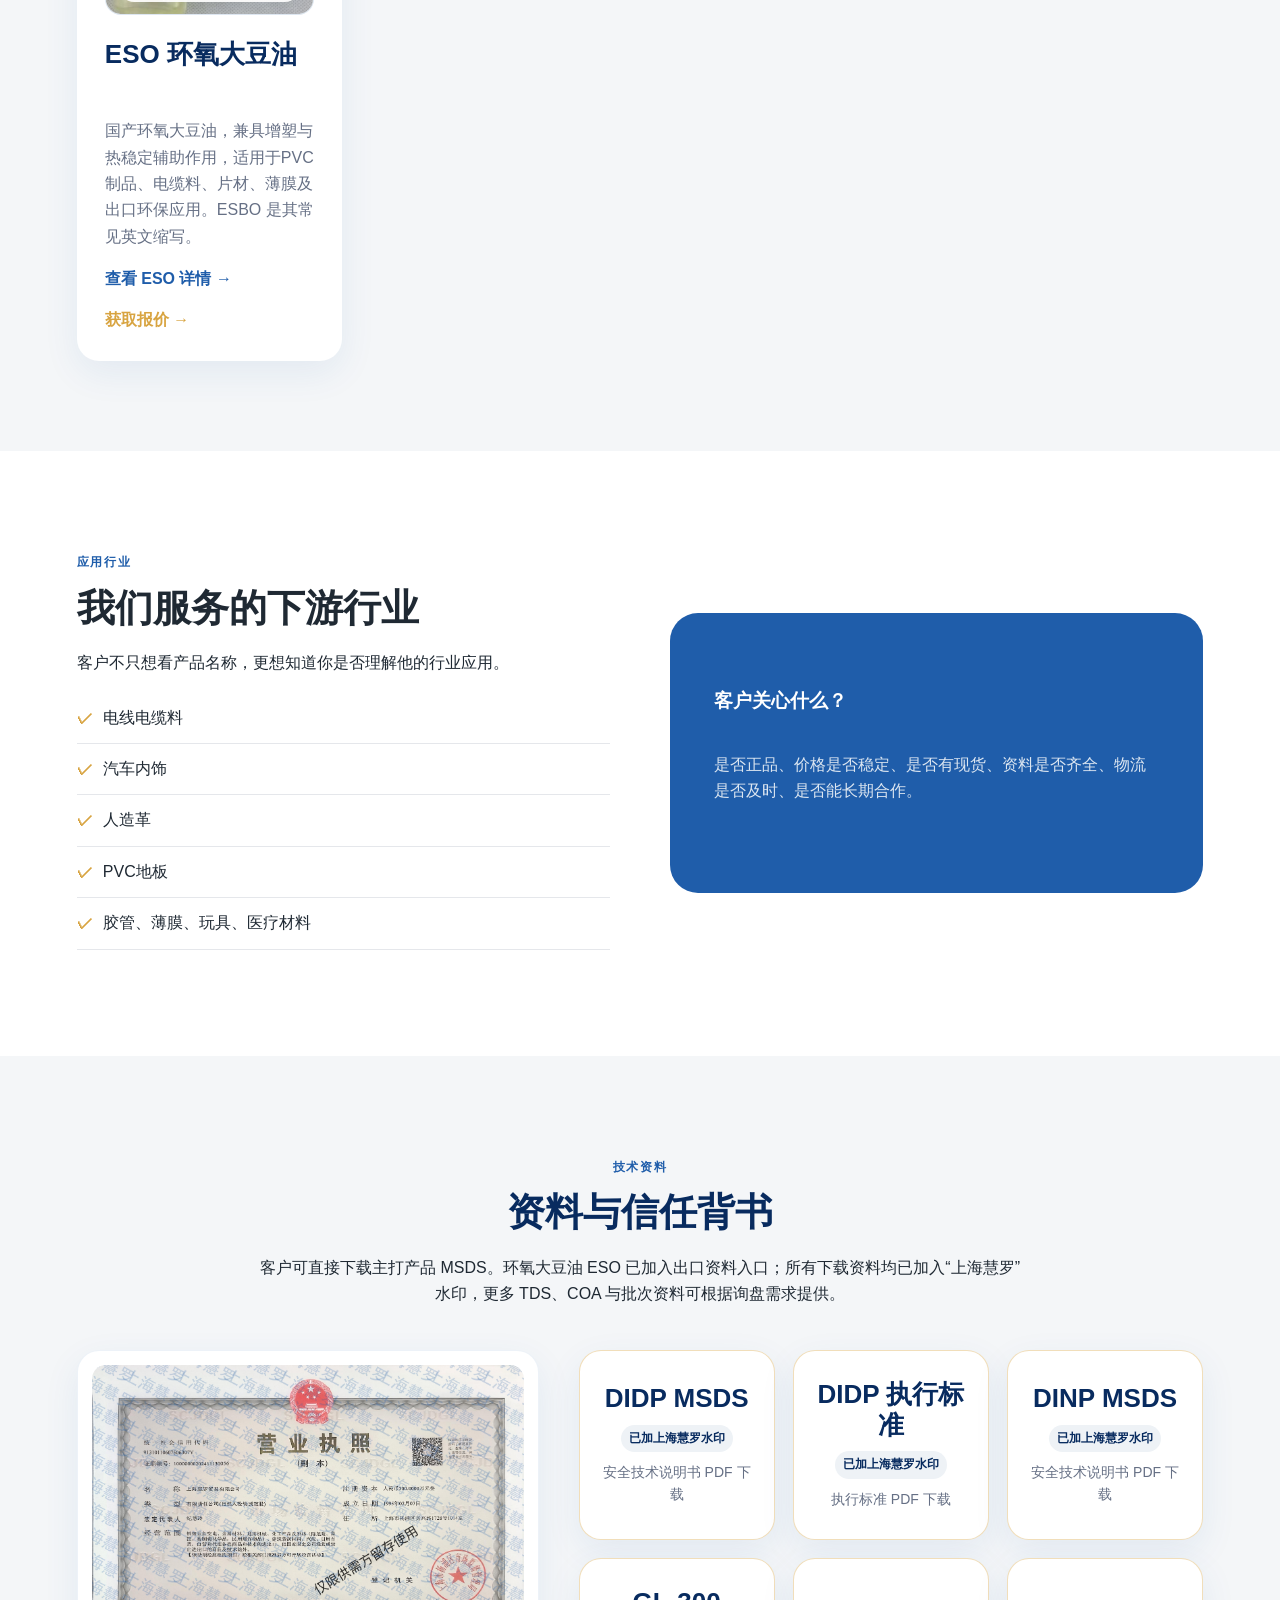
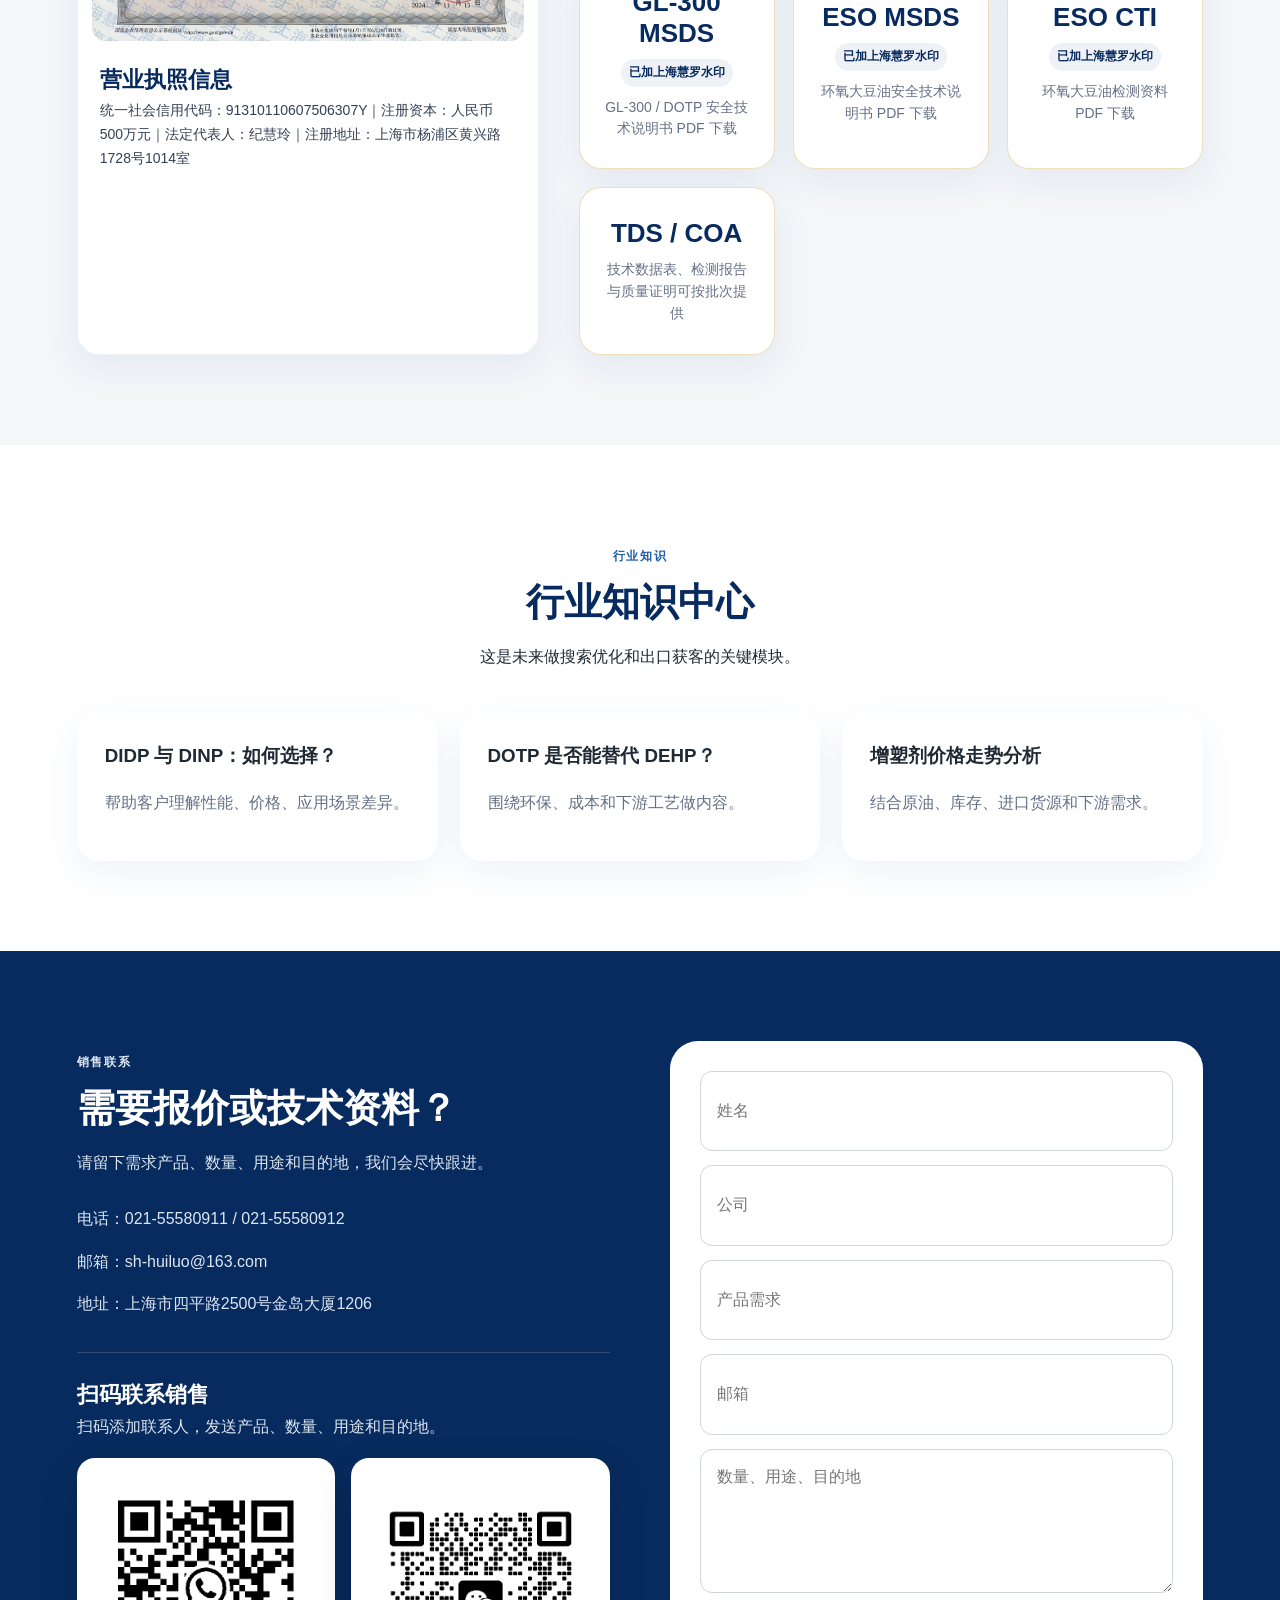
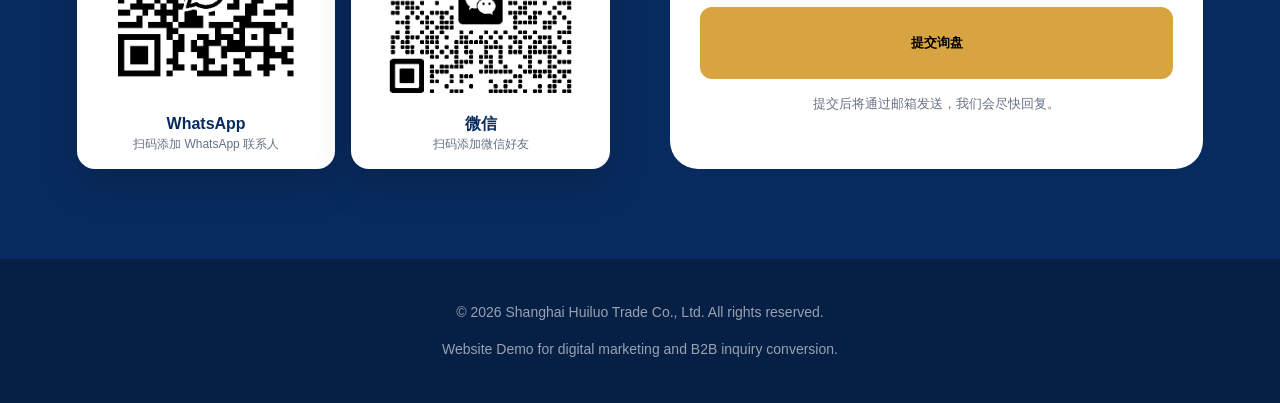
==== commit aba48dc3: "Unify product pages and DEHP DOP naming" ====
--- a/index.html
+++ b/index.html
@@ -4,7 +4,7 @@
   <meta charset="UTF-8" />
   <meta name="viewport" content="width=device-width, initial-scale=1.0" />
   <title>上海慧罗贸易有限公司 | Shanghai Huiluo Trade Co., Ltd.</title>
-  <meta name="description" content="上海慧罗贸易有限公司成立于1995年，30多年持续经营，专业供应DIDP、DINP、GL300/DOTP、DOP、环氧大豆油ESO等增塑剂与化工原料。" />
+  <meta name="description" content="上海慧罗贸易有限公司成立于1995年，30多年持续经营，专业供应DIDP、DINP、GL300/DOTP、DEHP/DOP、环氧大豆油ESO等增塑剂与化工原料。" />
   <link rel="icon" href="assets/huiluo-logo.png" type="image/png" />
   <link rel="stylesheet" href="style.css" />
 </head>
@@ -34,7 +34,7 @@
     <div class="hero-overlay"></div>
     <div class="hero-content">
       <p class="eyebrow" data-i18n="hero_eyebrow">增塑剂与化工原料供应商</p>
-      <h1 data-i18n="hero_title">稳定供应增塑剂与化工原料<br><span class="hero-product-line">DIDP <em>|</em> DINP <em>|</em> GL300 <em>|</em> DOTP <em>|</em> DOP</span></h1>
+      <h1 data-i18n="hero_title">稳定供应增塑剂与化工原料<br><span class="hero-product-line">DIDP <em>|</em> DINP <em>|</em> GL300 <em>|</em> DOTP <em>|</em> DEHP / DOP</span></h1>
       <a class="hero-more-products" href="#products" data-i18n="hero_more_products">查看完整产品目录 ↓</a>
       <p class="hero-text" data-i18n="hero_text">自1995年成立以来，上海慧罗已持续经营30多年，长期服务华东地区胶粘剂、润滑油、医用材料、塑料玩具、电缆料等行业客户，提供稳定货源、技术资料与快速交付支持。</p>
       <div class="hero-actions">
@@ -55,7 +55,7 @@
     <div>
       <p class="eyebrow dark" data-i18n="intro_eyebrow">公司简介</p>
       <h2 data-i18n="intro_title">上海慧罗贸易有限公司</h2>
-      <p data-i18n="intro_text">上海慧罗贸易有限公司成立于1995年2月7日，注册资本人民币500万元，是一家长期服务增塑剂、化工原料及相关下游行业客户的上海贸易企业。公司主营 DIDP、DINP、GL300/DOTP、DOP、ESO 等产品，业务覆盖进口供应、国内贸易与出口询盘支持。</p>
+      <p data-i18n="intro_text">上海慧罗贸易有限公司成立于1995年2月7日，注册资本人民币500万元，是一家长期服务增塑剂、化工原料及相关下游行业客户的上海贸易企业。公司主营 DIDP、DINP、GL300/DOTP、DEHP/DOP、ESO 等产品，业务覆盖进口供应、国内贸易与出口询盘支持。</p>
       <ul class="profile-list">
         <li data-i18n="profile_license">统一社会信用代码：91310110607506307Y</li>
         <li data-i18n="profile_scope">经营范围涵盖化工产品及原料、五金交电、金属材料、通用机械、建筑装潢材料、汽配、日用百货及相关货物与技术进出口业务。</li>
@@ -111,10 +111,10 @@
         <div class="product-card-actions"><a class="product-detail-link" href="gl500.html" data-i18n="prod_gl500_link">查看 GL-500 详情 →</a><a href="#contact" data-i18n="prod_quote">获取报价 →</a></div>
       </article>
       <article class="product-card">
-        <figure class="product-card-media"><img src="assets/products/dop-sample.png" alt="DOP 样品瓶" /><figcaption data-i18n="prod_dop_caption">DOP 样品 · 国产 · 500g</figcaption></figure>
-        <h3>DOP</h3>
+        <figure class="product-card-media"><img src="assets/products/dop-sample.png" alt="DEHP / DOP 样品瓶" /><figcaption data-i18n="prod_dop_caption">DEHP / DOP 样品 · 国产 · 500g</figcaption></figure>
+        <h3>DEHP / DOP</h3>
         <p data-i18n="prod_dehp_text">传统通用增塑剂，适用于追求成本优势的下游客户。</p>
-        <div class="product-card-actions"><a class="product-detail-link" href="dop.html" data-i18n="prod_dop_link">查看 DOP 详情 →</a><a href="#contact" data-i18n="prod_quote">获取报价 →</a></div>
+        <div class="product-card-actions"><a class="product-detail-link" href="dop.html" data-i18n="prod_dop_link">查看 DEHP / DOP 详情 →</a><a href="#contact" data-i18n="prod_quote">获取报价 →</a></div>
       </article>
       <article class="product-card">
         <figure class="product-card-media product-media-pair"><img src="assets/products/totm-sample.png?v=20260618" alt="TOTM 样品瓶" /><img src="assets/products/tintm-sample.png?v=20260618" alt="TINTM 样品瓶" /><figcaption data-i18n="prod_totm_caption">TOTM / TINTM 样品</figcaption></figure>
@@ -281,11 +281,11 @@
         nav_about:'公司简介', nav_products:'产品', nav_applications:'应用', nav_documents:'资料', nav_quote:'获取报价',
         brand_cn:'上海慧罗贸易有限公司', brand_en:'Shanghai Huiluo Trade Co., Ltd.',
         hero_eyebrow:'增塑剂与化工原料供应商',
-        hero_title:'稳定供应增塑剂与化工原料<br><span class="hero-product-line">DIDP <em>|</em> DINP <em>|</em> GL300 <em>|</em> DOTP <em>|</em> DOP</span>',
+        hero_title:'稳定供应增塑剂与化工原料<br><span class="hero-product-line">DIDP <em>|</em> DINP <em>|</em> GL300 <em>|</em> DOTP <em>|</em> DEHP / DOP</span>',
         hero_text:'自1995年成立以来，上海慧罗已持续经营30多年，长期服务华东地区胶粘剂、润滑油、医用材料、塑料玩具、电缆料等行业客户，提供稳定货源、技术资料与快速交付支持。',
         hero_btn_quote:'立即询价', hero_btn_products:'查看产品', hero_more_products:'查看完整产品目录 ↓',
         trust_established:'1995年成立', trust_years:'30多年持续经营', trust_warehouse:'上海自有仓库', trust_trade:'进口 / 出口支持', trust_docs:'MSDS、COA、TDS资料支持',
-        intro_eyebrow:'公司简介', intro_title:'上海慧罗贸易有限公司', intro_text:'上海慧罗贸易有限公司成立于1995年2月7日，注册资本人民币500万元，是一家长期服务增塑剂、化工原料及相关下游行业客户的上海贸易企业。公司主营 DIDP、DINP、GL300/DOTP、DOP、ESO 等产品，业务覆盖进口供应、国内贸易与出口询盘支持。',
+        intro_eyebrow:'公司简介', intro_title:'上海慧罗贸易有限公司', intro_text:'上海慧罗贸易有限公司成立于1995年2月7日，注册资本人民币500万元，是一家长期服务增塑剂、化工原料及相关下游行业客户的上海贸易企业。公司主营 DIDP、DINP、GL300/DOTP、DEHP/DOP、ESO 等产品，业务覆盖进口供应、国内贸易与出口询盘支持。',
         profile_license:'统一社会信用代码：91310110607506307Y',
         profile_scope:'经营范围涵盖化工产品及原料、五金交电、金属材料、通用机械、建筑装潢材料、汽配、日用百货及相关货物与技术进出口业务。',
         profile_service:'我们为客户提供稳定货源、MSDS、COA、TDS资料支持、快速询盘响应和长期合作服务。',
@@ -295,7 +295,7 @@
         products_eyebrow:'主营产品', products_title:'主营产品中心', products_text:'按销售量从左到右展示常备产品，更多规格、批次资料与库存可按需求询价。',
         main_product_badge:'常备优势产品', product_image_pending:'产品图片预留', sample_tag:'样品',
         more_products_eyebrow:'更多产品', more_products_title:'更多产品', more_products_text:'除主打产品外，我们也可根据客户用途提供更多增塑剂与配套资料。',
-        prod_didp_text:'高性能增塑剂，适用于电线电缆、汽车内饰、PVC制品。', prod_didp_caption:'DIDP 样品 · 荷兰原产地 · 500g', prod_didp_link:'查看 DIDP 详情 →', prod_dinp_text:'常用通用型增塑剂，适合人造革、薄膜、地板、电缆料。', prod_dinp_caption:'DINP 样品 · 国产 · 500g', prod_dinp_link:'查看 DINP 详情 →', prod_dehp_text:'传统通用增塑剂，适用于追求成本优势的下游客户。', prod_dop_caption:'DOP 样品 · 国产 · 500g', prod_dop_link:'查看 DOP 详情 →', prod_dotp_text:'环保替代型增塑剂。GL-300 为韩国 LG DOTP 产品，适合 PVC 墙纸、片材、玩具、文具、电线电缆等进口与出口应用。', prod_gl300_caption:'GL-300 样品', prod_gl300_link:'查看 GL-300 彩色介绍 →', prod_gl500_caption:'GL-500 样品', prod_gl500_text:'GL-300 更高级版本，面向更高要求的环保增塑剂应用。', prod_gl500_link:'查看 GL-500 详情 →', prod_eso_title:'ESO 环氧大豆油', prod_eso_caption:'ESO 环氧大豆油样品', prod_eso_text:'国产环氧大豆油，兼具增塑与热稳定辅助作用，适用于PVC制品、电缆料、片材、薄膜及出口环保应用。ESBO 是其常见英文缩写。', prod_eso_link:'查看 ESO 详情 →', prod_totm_caption:'TOTM / TINTM 样品', prod_totm_text:'耐高温、低挥发增塑剂组合，适合高要求电缆、耐热制品和长期稳定性应用。', prod_totm_link:'查看 TOTM / TINTM 详情 →', prod_mark_cz11_caption:'MARK CZ 11 样品', prod_mark_cz11_text:'官方名称 MARK CZ 11，环保钙锌稳定剂产品，可查看仓库实拍与供应信息。', prod_mark_cz11_link:'查看 MARK CZ 11 详情 →', prod_doa_caption:'DOA / DOS 样品', prod_doa_text:'耐寒型增塑剂，适合低温环境下保持柔韧性的材料。', prod_doa_link:'查看 DOA / DOS 详情 →', prod_quote:'获取报价 →',
+        prod_didp_text:'高性能增塑剂，适用于电线电缆、汽车内饰、PVC制品。', prod_didp_caption:'DIDP 样品 · 荷兰原产地 · 500g', prod_didp_link:'查看 DIDP 详情 →', prod_dinp_text:'常用通用型增塑剂，适合人造革、薄膜、地板、电缆料。', prod_dinp_caption:'DINP 样品 · 国产 · 500g', prod_dinp_link:'查看 DINP 详情 →', prod_dehp_text:'传统通用增塑剂，适用于追求成本优势的下游客户。', prod_dop_caption:'DEHP / DOP 样品 · 国产 · 500g', prod_dop_link:'查看 DEHP / DOP 详情 →', prod_dotp_text:'环保替代型增塑剂。GL-300 为韩国 LG DOTP 产品，适合 PVC 墙纸、片材、玩具、文具、电线电缆等进口与出口应用。', prod_gl300_caption:'GL-300 样品', prod_gl300_link:'查看 GL-300 彩色介绍 →', prod_gl500_caption:'GL-500 样品', prod_gl500_text:'GL-300 更高级版本，面向更高要求的环保增塑剂应用。', prod_gl500_link:'查看 GL-500 详情 →', prod_eso_title:'ESO 环氧大豆油', prod_eso_caption:'ESO 环氧大豆油样品', prod_eso_text:'国产环氧大豆油，兼具增塑与热稳定辅助作用，适用于PVC制品、电缆料、片材、薄膜及出口环保应用。ESBO 是其常见英文缩写。', prod_eso_link:'查看 ESO 详情 →', prod_totm_caption:'TOTM / TINTM 样品', prod_totm_text:'耐高温、低挥发增塑剂组合，适合高要求电缆、耐热制品和长期稳定性应用。', prod_totm_link:'查看 TOTM / TINTM 详情 →', prod_mark_cz11_caption:'MARK CZ 11 样品', prod_mark_cz11_text:'官方名称 MARK CZ 11，环保钙锌稳定剂产品，可查看仓库实拍与供应信息。', prod_mark_cz11_link:'查看 MARK CZ 11 详情 →', prod_doa_caption:'DOA / DOS 样品', prod_doa_text:'耐寒型增塑剂，适合低温环境下保持柔韧性的材料。', prod_doa_link:'查看 DOA / DOS 详情 →', prod_quote:'获取报价 →',
         apps_eyebrow:'应用行业', apps_title:'我们服务的下游行业', apps_text:'客户不只想看产品名称，更想知道你是否理解他的行业应用。', app_cable:'电线电缆料', app_auto:'汽车内饰', app_leather:'人造革', app_floor:'PVC地板', app_other:'胶管、薄膜、玩具、医疗材料', customer_title:'客户关心什么？', customer_text:'是否正品、价格是否稳定、是否有现货、资料是否齐全、物流是否及时、是否能长期合作。',
         docs_eyebrow:'技术资料', docs_title:'资料与信任背书', docs_text:'客户可直接下载主打产品 MSDS。环氧大豆油 ESO 已加入出口资料入口；所有下载资料均已加入“上海慧罗”水印，更多 TDS、COA 与批次资料可根据询盘需求提供。', license_title:'营业执照信息', license_text:'统一社会信用代码：91310110607506307Y｜注册资本：人民币500万元｜法定代表人：纪慧玲｜注册地址：上海市杨浦区黄兴路1728号1014室', doc_watermark:'已加上海慧罗水印', doc_didp:'安全技术说明书 PDF 下载', doc_didp_spec_title:'DIDP 执行标准', doc_didp_spec:'执行标准 PDF 下载', doc_dinp:'安全技术说明书 PDF 下载', doc_eso_msds_title:'ESO MSDS', doc_eso_msds:'环氧大豆油安全技术说明书 PDF 下载', doc_gl300_msds:'GL-300 / DOTP 安全技术说明书 PDF 下载', doc_eso_cti_title:'ESO CTI', doc_eso_cti:'环氧大豆油检测资料 PDF 下载', doc_tds_coa:'技术数据表、检测报告与质量证明可按批次提供',
         knowledge_eyebrow:'行业知识', knowledge_title:'行业知识中心', knowledge_text:'这是未来做搜索优化和出口获客的关键模块。', article1_title:'DIDP 与 DINP：如何选择？', article1_text:'帮助客户理解性能、价格、应用场景差异。', article2_title:'DOTP 是否能替代 DEHP？', article2_text:'围绕环保、成本和下游工艺做内容。', article3_title:'增塑剂价格走势分析', article3_text:'结合原油、库存、进口货源和下游需求。',
@@ -306,11 +306,11 @@
         nav_about:'Company', nav_products:'Products', nav_applications:'Applications', nav_documents:'Documents', nav_quote:'Request Quote',
         brand_cn:'Shanghai Huiluo Trade Co., Ltd.', brand_en:'Plasticizer & Chemical Raw Materials Supplier',
         hero_eyebrow:'Plasticizer & Chemical Raw Materials Supplier',
-        hero_title:'Reliable Plasticizer & Chemical Raw Material Supply<br><span class="hero-product-line">DIDP <em>|</em> DINP <em>|</em> GL300 <em>|</em> DOTP <em>|</em> DOP</span>',
+        hero_title:'Reliable Plasticizer & Chemical Raw Material Supply<br><span class="hero-product-line">DIDP <em>|</em> DINP <em>|</em> GL300 <em>|</em> DOTP <em>|</em> DEHP / DOP</span>',
         hero_text:'Founded in 1995, Shanghai Huiluo has operated continuously for more than 30 years, serving customers in adhesives, lubricants, medical materials, plastic toys, cable compounds and other industries across East China with stable supply, technical documents and fast delivery support.',
         hero_btn_quote:'Request Quote', hero_btn_products:'View Products', hero_more_products:'View Full Product Range ↓',
         trust_established:'Established in 1995', trust_years:'30+ Years in Operation', trust_warehouse:'Own warehouse in Shanghai', trust_trade:'Import / Export Support', trust_docs:'MSDS / COA / TDS Support',
-        intro_eyebrow:'Company Profile', intro_title:'Shanghai Huiluo Trade Co., Ltd.', intro_text:'Shanghai Huiluo Trade Co., Ltd. was established on February 7, 1995 with registered capital of RMB 5 million. We are a Shanghai-based trading company serving customers in plasticizers, chemical raw materials and related downstream industries. Our key products include DIDP, DINP, GL300/DOTP, DOP and ESO, covering import supply, domestic trade and export inquiry support.',
+        intro_eyebrow:'Company Profile', intro_title:'Shanghai Huiluo Trade Co., Ltd.', intro_text:'Shanghai Huiluo Trade Co., Ltd. was established on February 7, 1995 with registered capital of RMB 5 million. We are a Shanghai-based trading company serving customers in plasticizers, chemical raw materials and related downstream industries. Our key products include DIDP, DINP, GL300/DOTP, DEHP/DOP and ESO, covering import supply, domestic trade and export inquiry support.',
         profile_license:'Unified Social Credit Code: 91310110607506307Y',
         profile_scope:'Business scope covers chemical products and raw materials, hardware and electrical products, metal materials, general machinery, building decoration materials, auto parts, daily-use goods, and related import/export of goods and technologies.',
         profile_service:'We provide stable supply, MSDS / COA / TDS document support, fast inquiry response and long-term cooperation service.',
@@ -320,7 +320,7 @@
         products_eyebrow:'Main Products', products_title:'Product Center', products_text:'Products are shown from left to right by sales volume. More specifications, batch documents and inventory details are available upon inquiry.',
         main_product_badge:'Regular Supply', product_image_pending:'Image space reserved', sample_tag:'Sample',
         more_products_eyebrow:'More Products', more_products_title:'More Products', more_products_text:'Beyond our key products, we can provide more plasticizers and supporting documents according to customer applications.',
-        prod_didp_text:'High-performance plasticizer for cable compounds, automotive interiors and PVC products.', prod_didp_caption:'DIDP sample / Netherlands origin / 500g', prod_didp_link:'View DIDP Details →', prod_dinp_text:'General-purpose plasticizer for synthetic leather, films, flooring and cable compounds.', prod_dinp_caption:'DINP sample / China origin / 500g', prod_dinp_link:'View DINP Details →', prod_dehp_text:'Traditional general-purpose plasticizer for downstream customers focused on cost advantages.', prod_dop_caption:'DOP sample / China origin / 500g', prod_dop_link:'View DOP Details →', prod_dotp_text:'Eco-friendlier DOTP plasticizer. GL-300 is LG Chem DOTP for PVC wallpaper, sheets, toys, stationery, cable compounds and import/export applications.', prod_gl300_caption:'GL-300 sample', prod_gl300_link:'View GL-300 Color Profile →', prod_gl500_caption:'GL-500 sample', prod_gl500_text:'A higher-grade version above GL-300 for more demanding eco-oriented plasticizer applications.', prod_gl500_link:'View GL-500 Details →', prod_eso_title:'ESO / ESBO Epoxidized Soybean Oil', prod_eso_caption:'ESO / ESBO sample', prod_eso_text:'Epoxidized soybean oil, commonly abbreviated as ESO or ESBO, provides plasticizing and auxiliary heat-stabilizing functions for PVC products, cable compounds, sheets, films and export-oriented applications.', prod_eso_link:'View ESO Details →', prod_totm_caption:'TOTM / TINTM samples', prod_totm_text:'Heat-resistant, low-volatility plasticizer options for demanding cable compounds, heat-resistant products and long-term stability requirements.', prod_totm_link:'View TOTM / TINTM Details →', prod_mark_cz11_caption:'MARK CZ 11 sample', prod_mark_cz11_text:'Official product name MARK CZ 11, an eco calcium-zinc stabilizer with warehouse and supply information available.', prod_mark_cz11_link:'View MARK CZ 11 Details →', prod_doa_caption:'DOA / DOS samples', prod_doa_text:'Cold-resistant plasticizer that helps materials stay flexible in low-temperature environments.', prod_doa_link:'View DOA / DOS Details →', prod_quote:'Get Quote →',
+        prod_didp_text:'High-performance plasticizer for cable compounds, automotive interiors and PVC products.', prod_didp_caption:'DIDP sample / Netherlands origin / 500g', prod_didp_link:'View DIDP Details →', prod_dinp_text:'General-purpose plasticizer for synthetic leather, films, flooring and cable compounds.', prod_dinp_caption:'DINP sample / China origin / 500g', prod_dinp_link:'View DINP Details →', prod_dehp_text:'Traditional general-purpose plasticizer for downstream customers focused on cost advantages.', prod_dop_caption:'DEHP / DOP sample / China origin / 500g', prod_dop_link:'View DEHP / DOP Details →', prod_dotp_text:'Eco-friendlier DOTP plasticizer. GL-300 is LG Chem DOTP for PVC wallpaper, sheets, toys, stationery, cable compounds and import/export applications.', prod_gl300_caption:'GL-300 sample', prod_gl300_link:'View GL-300 Color Profile →', prod_gl500_caption:'GL-500 sample', prod_gl500_text:'A higher-grade version above GL-300 for more demanding eco-oriented plasticizer applications.', prod_gl500_link:'View GL-500 Details →', prod_eso_title:'ESO / ESBO Epoxidized Soybean Oil', prod_eso_caption:'ESO / ESBO sample', prod_eso_text:'Epoxidized soybean oil, commonly abbreviated as ESO or ESBO, provides plasticizing and auxiliary heat-stabilizing functions for PVC products, cable compounds, sheets, films and export-oriented applications.', prod_eso_link:'View ESO Details →', prod_totm_caption:'TOTM / TINTM samples', prod_totm_text:'Heat-resistant, low-volatility plasticizer options for demanding cable compounds, heat-resistant products and long-term stability requirements.', prod_totm_link:'View TOTM / TINTM Details →', prod_mark_cz11_caption:'MARK CZ 11 sample', prod_mark_cz11_text:'Official product name MARK CZ 11, an eco calcium-zinc stabilizer with warehouse and supply information available.', prod_mark_cz11_link:'View MARK CZ 11 Details →', prod_doa_caption:'DOA / DOS samples', prod_doa_text:'Cold-resistant plasticizer that helps materials stay flexible in low-temperature environments.', prod_doa_link:'View DOA / DOS Details →', prod_quote:'Get Quote →',
         apps_eyebrow:'Industry Applications', apps_title:'Industries We Serve', apps_text:'Customers do not only want product names. They also want to know whether you understand their application scenarios.', app_cable:'PVC Cable Compounds', app_auto:'Automotive Interior', app_leather:'Synthetic Leather', app_floor:'Vinyl Flooring', app_other:'Hoses, films, toys and medical materials', customer_title:'What do customers care about?', customer_text:'Authentic supply, stable pricing, available inventory, complete documents, timely logistics and long-term cooperation.',
         docs_eyebrow:'Technical Documents', docs_title:'Documents & Trust Proof', docs_text:'Customers can download MSDS files for key products directly. ESO / ESBO export documents have been added; all downloadable documents include a Shanghai Huiluo watermark, and TDS, COA and batch documents can be provided upon inquiry.', license_title:'Business License Information', license_text:'Unified Social Credit Code: 91310110607506307Y | Registered capital: RMB 5 million | Legal representative: Ji Huiling | Registered address: Room 1014, No. 1728 Huangxing Road, Yangpu District, Shanghai', doc_watermark:'Shanghai Huiluo watermarked', doc_didp:'Safety Data Sheet PDF Download', doc_didp_spec_title:'DIDP Sales Specification', doc_didp_spec:'Sales Specification PDF Download', doc_dinp:'Safety Data Sheet PDF Download', doc_eso_msds_title:'ESO / ESBO MSDS', doc_eso_msds:'Epoxidized Soybean Oil Safety Data Sheet PDF Download', doc_gl300_msds:'LG GL-300 / DOTP Safety Data Sheet PDF Download', doc_eso_cti_title:'ESO / ESBO CTI', doc_eso_cti:'Epoxidized Soybean Oil CTI / Test Document PDF Download', doc_tds_coa:'TDS, COA and quality certificates available by batch',
         knowledge_eyebrow:'Knowledge Center', knowledge_title:'Industry Knowledge Center', knowledge_text:'This is the key module for future SEO and export lead generation.', article1_title:'DIDP vs DINP: How to Choose?', article1_text:'Help customers understand differences in performance, price and applications.', article2_title:'Can DOTP Replace DEHP?', article2_text:'Explain compliance, cost and downstream processing factors.', article3_title:'Plasticizer Price Trend Analysis', article3_text:'Analyze crude oil, inventory, import supply and downstream demand.',
--- a/style.css
+++ b/style.css
@@ -104,6 +104,7 @@
 .chem-page{background:#f6f8fb;color:#1f2933}.chem-top{display:flex;align-items:center;justify-content:space-between;gap:22px;padding:18px 6vw;background:white;box-shadow:0 3px 18px rgba(0,0,0,.06)}.chem-brand{display:flex;align-items:center;gap:12px;font-weight:900;color:#082b5f}.chem-brand img{width:48px;height:42px;object-fit:contain}.chem-top-actions{display:flex;align-items:center;gap:14px}.chem-back{color:#082b5f;font-weight:800}.chem-hero{min-height:540px;display:grid;grid-template-columns:1.05fr .95fr;gap:48px;align-items:center;padding:72px 6vw;background:linear-gradient(135deg,#fff 0%,#edf4ff 55%,#dfeaff 100%)}.chem-hero h1{font-size:58px;color:#082b5f}.chem-hero h1 span{color:#1f5daa}.chem-hero p{font-size:18px;color:#475467;max-width:720px}.chem-badges{display:flex;gap:12px;flex-wrap:wrap;margin:26px 0}.chem-badges span{padding:9px 12px;border-radius:999px;background:white;border:1px solid rgba(31,93,170,.18);color:#082b5f;font-weight:800;font-size:13px}.chem-actions{display:flex;gap:14px;flex-wrap:wrap}.chem-visual{margin:0;background:white;border:1px solid rgba(31,93,170,.08);border-radius:24px;padding:18px;box-shadow:0 18px 48px rgba(31,93,170,.12)}.chem-visual img{display:block;width:100%;max-height:560px;object-fit:contain;border-radius:18px;background:#f8fafc}.chem-visual figcaption{padding:12px 4px 2px;text-align:center;color:#082b5f;font-weight:800}.chem-section{padding:74px 6vw}.chem-intro{display:grid;grid-template-columns:1fr 1fr;gap:34px;align-items:start}.chem-panel{background:white;border:1px solid rgba(31,93,170,.08);border-radius:22px;padding:30px;box-shadow:0 12px 36px rgba(31,93,170,.08)}.chem-panel h2{font-size:32px;color:#082b5f}.chem-panel p{color:#475467}.chem-list{padding:0;list-style:none}.chem-list li{padding:11px 0;border-bottom:1px solid #e6e8ec}.chem-list li:before{content:'✓';margin-right:9px;color:#d8a441;font-weight:900}.chem-docs{display:grid;grid-template-columns:repeat(2,minmax(0,1fr));gap:18px}.chem-doc{background:white;border:1px solid rgba(216,164,65,.36);border-radius:22px;padding:28px;box-shadow:0 12px 36px rgba(31,93,170,.08)}.chem-doc strong{display:block;font-size:24px;color:#082b5f}.chem-doc small{display:inline-flex;margin:12px 0 8px;padding:4px 8px;border-radius:999px;background:#edf4ff;color:#082b5f;font-weight:800}.chem-doc span{display:block;color:#667085}.chem-feature-grid{display:grid;grid-template-columns:repeat(3,1fr);gap:18px}.chem-feature{background:white;border:1px solid rgba(31,93,170,.08);border-radius:20px;padding:24px;box-shadow:0 10px 30px rgba(31,93,170,.07)}.chem-feature h3{color:#082b5f;font-size:22px}.chem-feature p{color:#667085}.chem-specs{display:grid;grid-template-columns:repeat(4,1fr);gap:14px}.chem-spec{background:white;border:1px solid rgba(31,93,170,.08);border-radius:18px;padding:20px}.chem-spec span{display:block;color:#667085;font-size:12px;font-weight:800;text-transform:uppercase}.chem-spec strong{display:block;margin-top:6px;color:#082b5f;font-size:18px}.chem-quote{background:#082b5f;color:white;border-radius:24px;padding:36px;display:grid;grid-template-columns:1fr auto;gap:24px;align-items:center}.chem-quote h2{color:white}.chem-quote p{color:#dce6f1}@media(max-width:860px){.chem-top,.chem-top-actions{align-items:flex-start}.chem-top{flex-direction:column}.chem-hero,.chem-intro,.chem-quote{grid-template-columns:1fr}.chem-hero h1{font-size:40px}.chem-docs,.chem-feature-grid,.chem-specs{grid-template-columns:1fr}.chem-actions .btn,.chem-quote .btn{width:100%;text-align:center}.chem-visual img{max-height:460px}}
 .chem-photo{margin:22px 0 0;background:#f8fafc;border:1px solid rgba(31,93,170,.08);border-radius:20px;padding:14px}.chem-photo img{display:block;width:100%;max-height:520px;object-fit:contain;border-radius:16px;background:white}.chem-photo figcaption{padding:10px 4px 0;color:#082b5f;text-align:center;font-weight:800}
 .warehouse-gallery{display:grid;grid-template-columns:repeat(2,minmax(0,1fr));gap:20px;margin-top:26px}.warehouse-gallery figure{margin:0;background:#fff;border:1px solid rgba(31,93,170,.1);border-radius:20px;padding:12px;box-shadow:0 12px 32px rgba(8,43,95,.08)}.warehouse-gallery img{display:block;width:100%;height:420px;object-fit:cover;border-radius:14px;background:#eef2f6}.warehouse-gallery figcaption{padding:11px 4px 2px;color:#082b5f;text-align:center;font-size:14px;font-weight:800}.warehouse-section-title{max-width:760px}.warehouse-section-title p{color:#667085}.chem-visual.product-media-pair img{min-width:0}@media(max-width:760px){.warehouse-gallery{grid-template-columns:1fr}.warehouse-gallery img{height:auto;max-height:520px;object-fit:contain}}
+.chem-page .chem-hero h1{font-size:clamp(40px,5vw,58px);line-height:1.08}.chem-page .chem-panel,.chem-page .chem-feature,.chem-page .chem-visual{border-radius:20px}.chem-page .chem-section>.section-title{max-width:860px}.chem-page .chem-intro>.chem-panel{height:100%}.chem-page .chem-feature-grid{align-items:stretch}.chem-page .chem-feature{height:100%}.chem-page footer{margin-top:0}.chem-page .product-media-pair{display:grid;grid-template-columns:repeat(2,minmax(0,1fr));gap:10px}.chem-page .product-media-pair figcaption{grid-column:1/-1}@media(max-width:860px){.chem-page .chem-top-actions{width:100%;justify-content:space-between}.chem-page .product-media-pair{grid-template-columns:repeat(2,minmax(0,1fr))}}
 
 /* Mobile language switch */
 @media(max-width:860px){
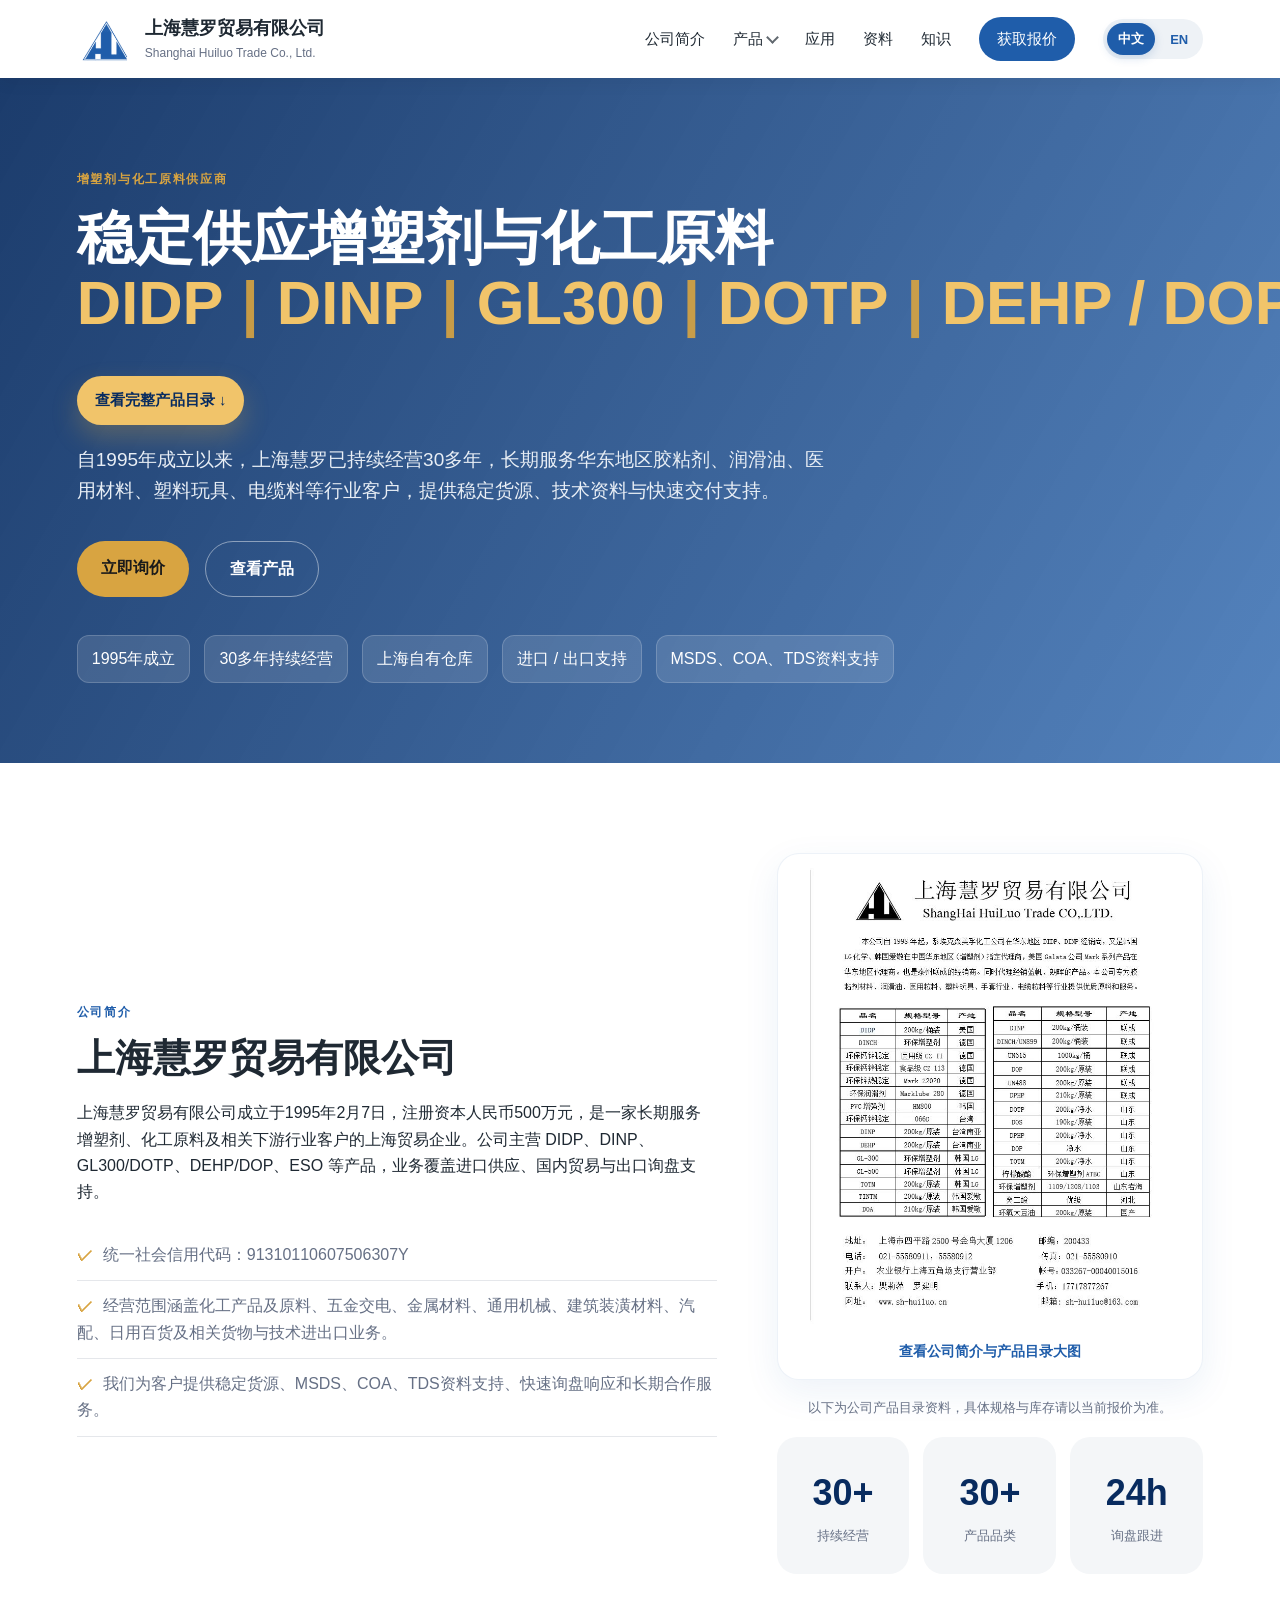
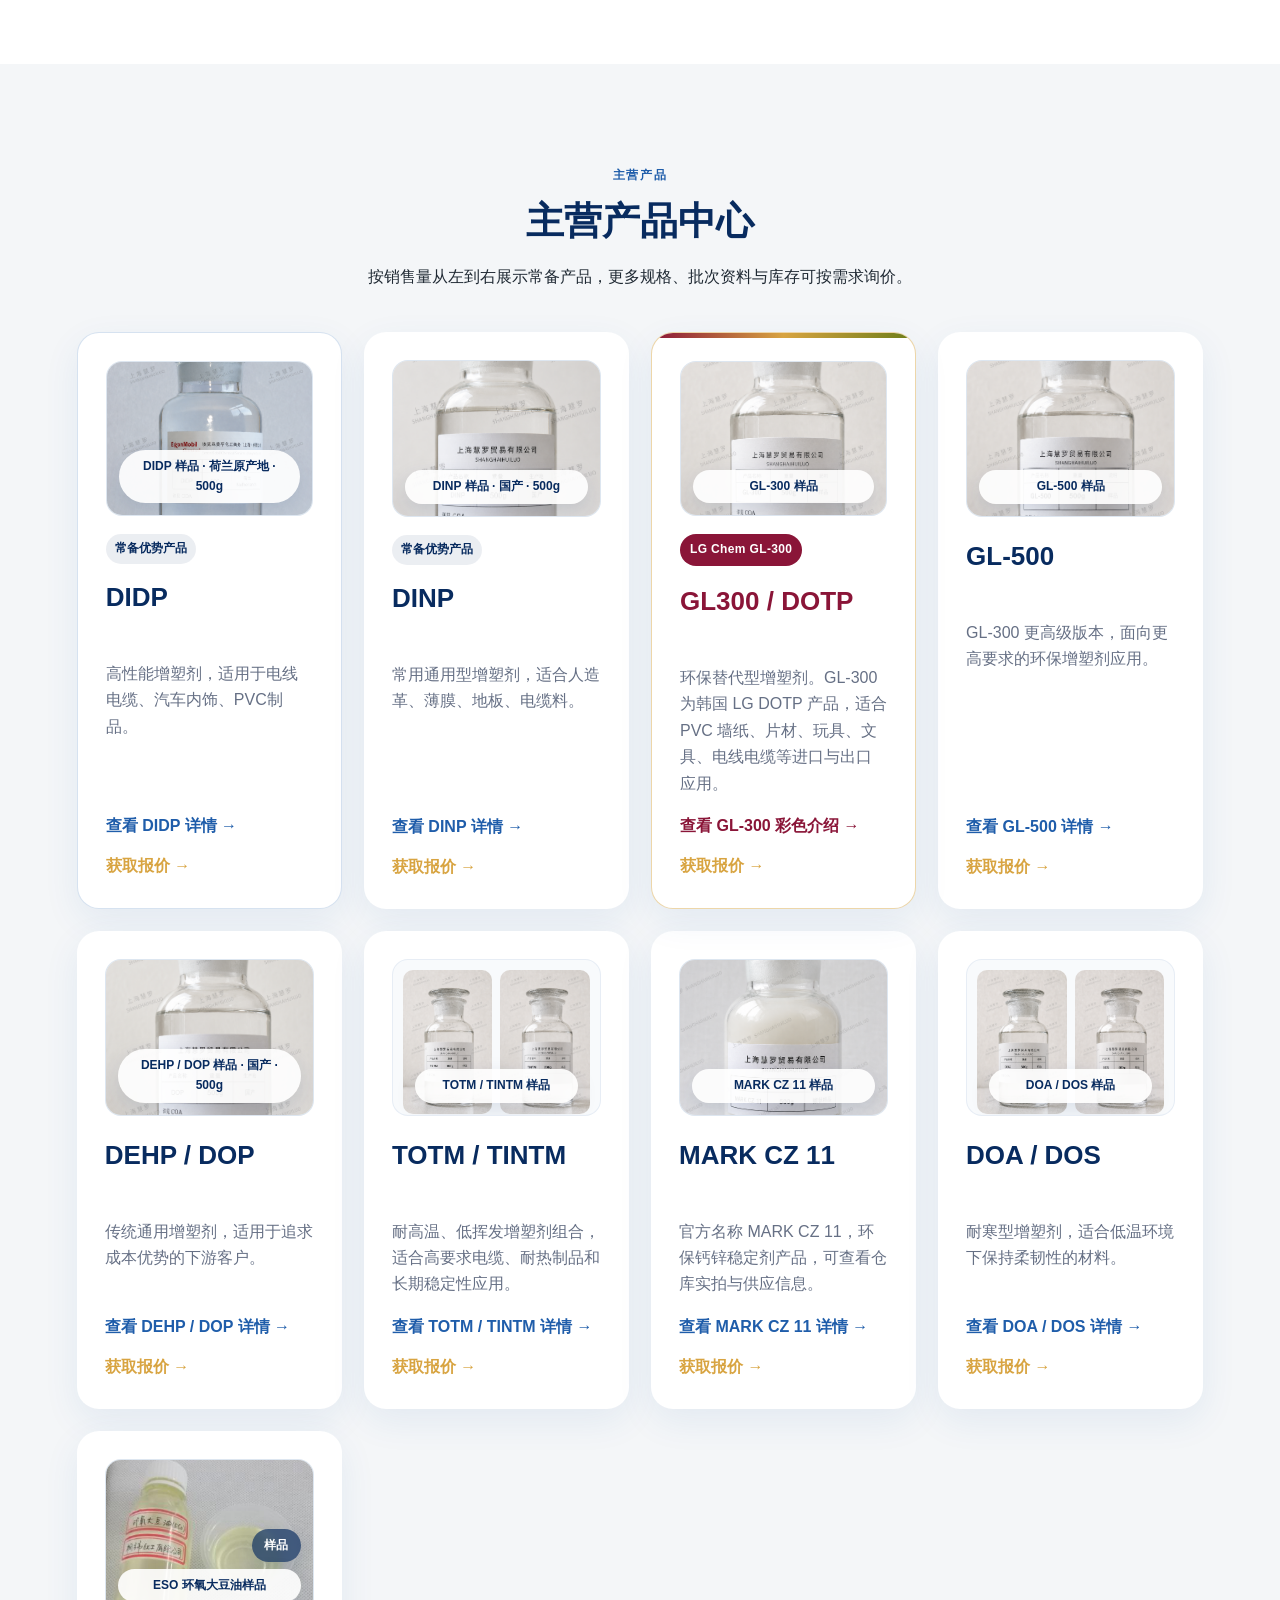
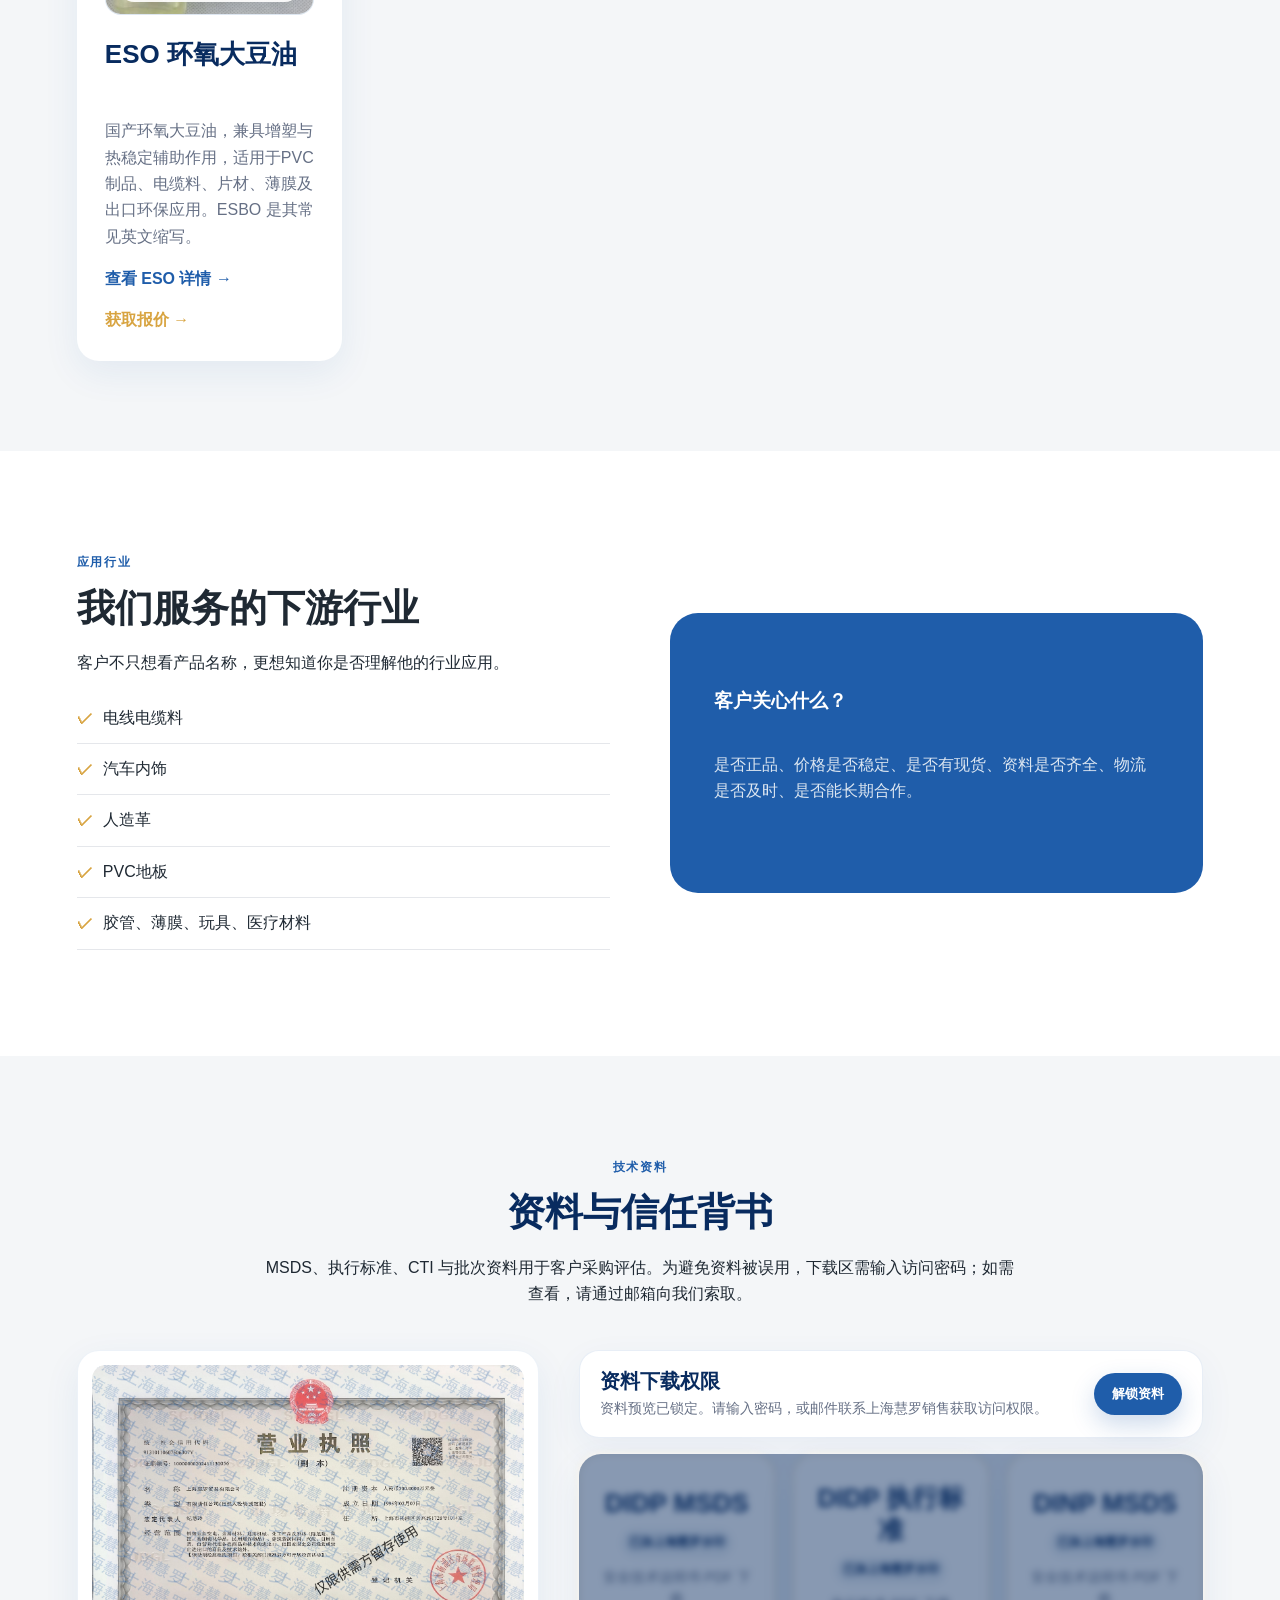
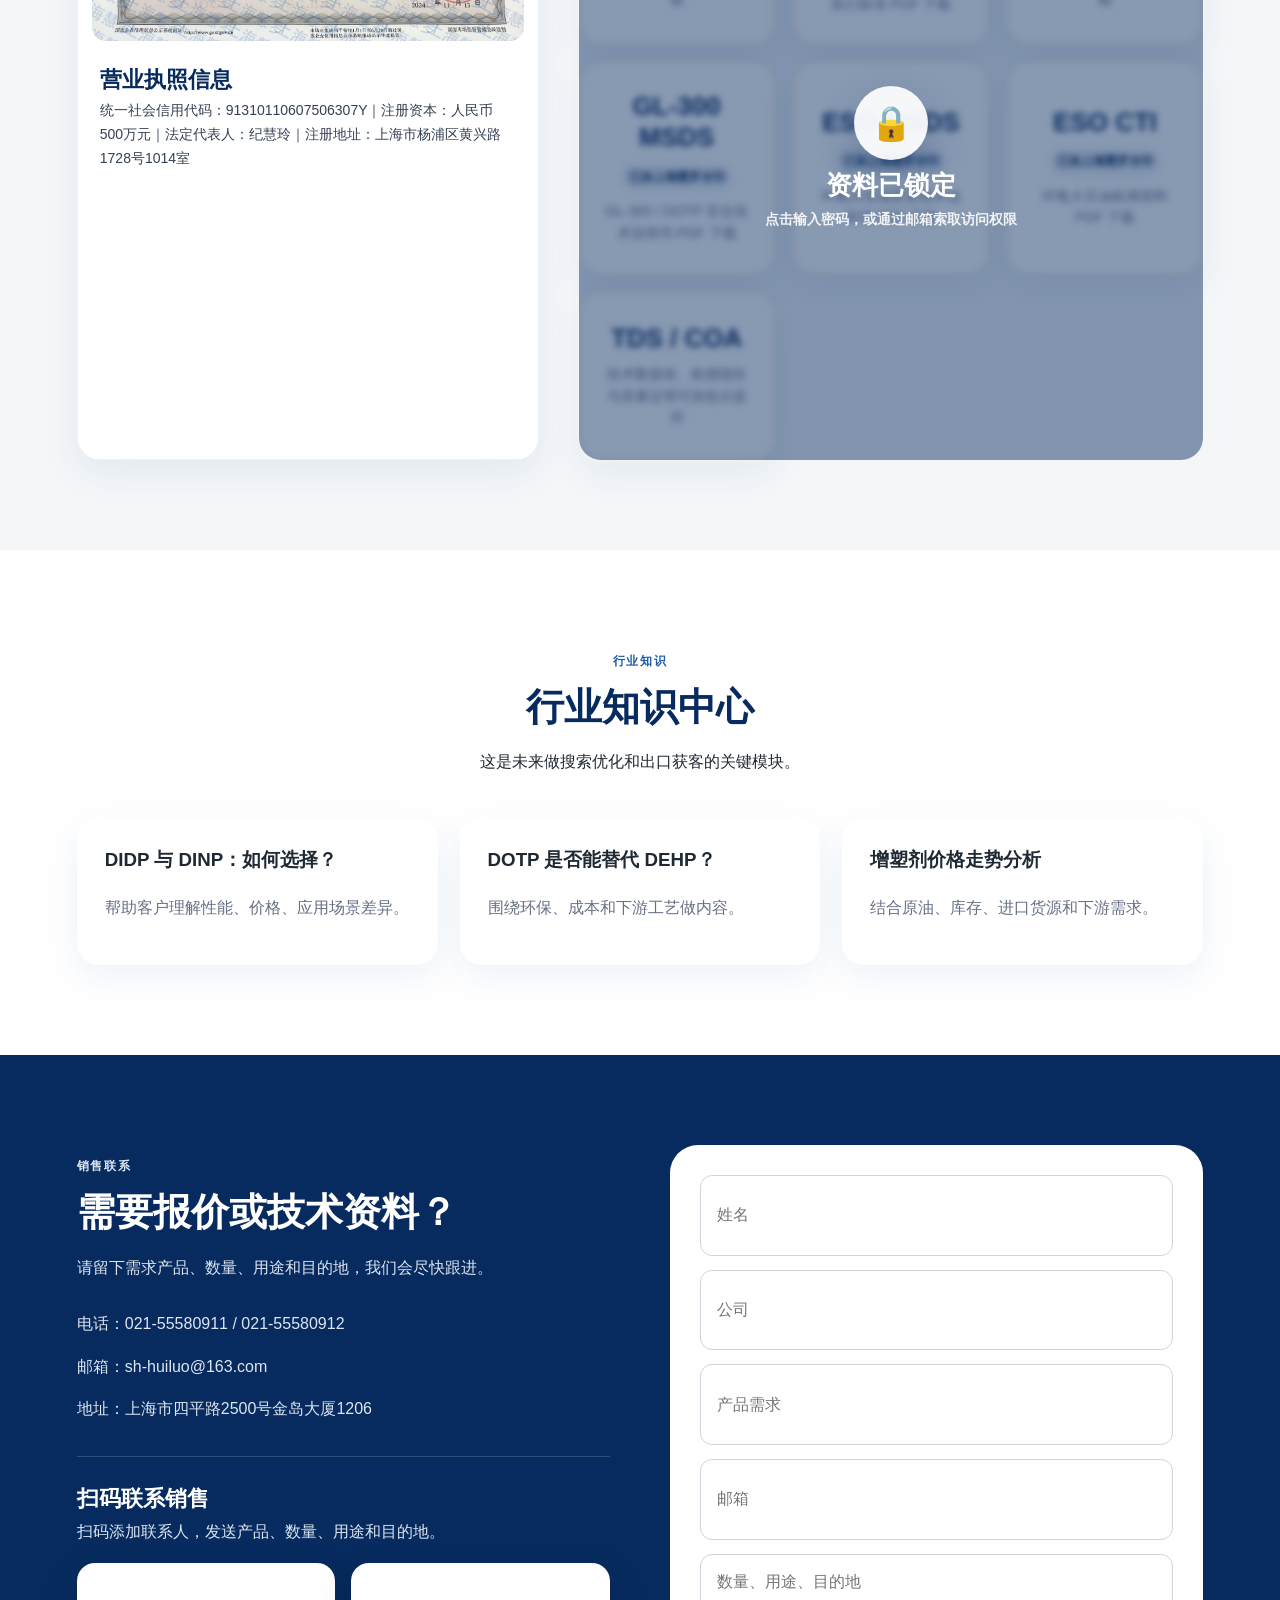
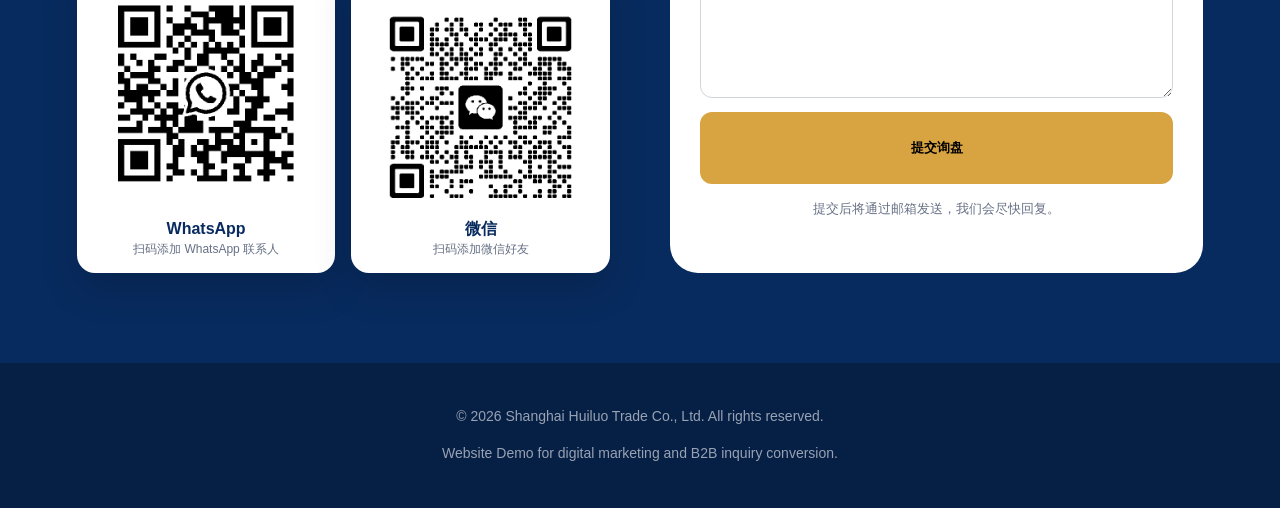
==== commit c47d2fad: "Add product navigation and locked document access" ====
--- a/index.html
+++ b/index.html
@@ -19,9 +19,38 @@
     </div>
     <nav>
       <a href="#about" data-i18n="nav_about">公司简介</a>
-      <a href="#products" data-i18n="nav_products">产品</a>
+      <div class="nav-item has-mega">
+        <a href="#products" data-i18n="nav_products">产品</a>
+        <div class="mega-menu">
+          <div class="mega-menu-grid">
+            <div class="mega-menu-intro">
+              <p class="eyebrow dark" data-i18n="mega_eyebrow">产品中心</p>
+              <h3 data-i18n="mega_title">全部产品快速入口</h3>
+              <p data-i18n="mega_text">按客户常用采购方向整理，点击可进入对应产品页面或直接跳转询价。</p>
+            </div>
+            <div class="mega-menu-col">
+              <strong data-i18n="mega_plasticizers">增塑剂</strong>
+              <a href="didp.html">DIDP</a>
+              <a href="dinp.html">DINP</a>
+              <a href="gl300.html">GL300 / DOTP</a>
+              <a href="gl500.html">GL-500</a>
+              <a href="dop.html">DEHP / DOP</a>
+              <a href="totm.html">TOTM / TINTM</a>
+              <a href="doa-dos.html">DOA / DOS</a>
+            </div>
+            <div class="mega-menu-col">
+              <strong data-i18n="mega_stabilizers">稳定剂与辅助材料</strong>
+              <a href="mark-cz11.html">MARK CZ 11</a>
+              <a href="eso.html" data-i18n="mega_eso">ESO 环氧大豆油</a>
+              <a href="#documents" data-i18n="mega_documents">MSDS / COA / TDS 资料</a>
+              <a href="#contact" data-i18n="mega_quote">发送询盘</a>
+            </div>
+          </div>
+        </div>
+      </div>
       <a href="#applications" data-i18n="nav_applications">应用</a>
       <a href="#documents" data-i18n="nav_documents">资料</a>
+      <a href="#knowledge" data-i18n="nav_knowledge">知识</a>
       <a href="#contact" class="nav-cta" data-i18n="nav_quote">获取报价</a>
       <div class="language-switch" aria-label="Language switcher">
         <button class="lang-btn active" type="button" data-lang="zh">中文</button>
@@ -166,7 +195,7 @@
     <div class="section-title">
       <p class="eyebrow dark" data-i18n="docs_eyebrow">技术资料</p>
       <h2 data-i18n="docs_title">资料与信任背书</h2>
-      <p data-i18n="docs_text">客户可直接下载主打产品 MSDS。环氧大豆油 ESO 已加入出口资料入口；所有下载资料均已加入“上海慧罗”水印，更多 TDS、COA 与批次资料可根据询盘需求提供。</p>
+      <p data-i18n="docs_text">MSDS、执行标准、CTI 与批次资料用于客户采购评估。为避免资料被误用，下载区需输入访问密码；如需查看，请通过邮箱向我们索取。</p>
     </div>
     <div class="doc-layout">
       <div class="license-panel">
@@ -176,7 +205,15 @@
           <span data-i18n="license_text">统一社会信用代码：91310110607506307Y｜注册资本：人民币500万元｜法定代表人：纪慧玲｜注册地址：上海市杨浦区黄兴路1728号1014室</span>
         </div>
       </div>
-      <div class="doc-cards">
+      <div class="doc-access">
+        <div class="doc-access-head">
+          <div>
+            <strong data-i18n="doc_access_title">资料下载权限</strong>
+            <span data-i18n="doc_access_text">资料预览已锁定。请输入密码，或邮件联系上海慧罗销售获取访问权限。</span>
+          </div>
+          <button class="doc-unlock-button" type="button" data-i18n="doc_unlock_btn">解锁资料</button>
+        </div>
+        <div class="doc-cards secured-docs is-locked" id="secured-docs">
         <a class="doc-card primary-doc" href="DIDP-MSDS-Huiluo.pdf" download>
           <strong>DIDP MSDS</strong>
           <small data-i18n="doc_watermark">已加上海慧罗水印</small>
@@ -211,11 +248,17 @@
           <strong>TDS / COA</strong>
           <span data-i18n="doc_tds_coa">技术数据表、检测报告与质量证明可按批次提供</span>
         </div>
-      </div>
-    </div>
-  </section>
-
-  <section class="section knowledge">
+          <button class="doc-lock-overlay" type="button" aria-label="Locked documents">
+            <span class="doc-lock-icon">🔒</span>
+            <strong data-i18n="doc_locked_title">资料已锁定</strong>
+            <small data-i18n="doc_locked_text">点击输入密码，或通过邮箱索取访问权限</small>
+          </button>
+        </div>
+      </div>
+    </div>
+  </section>
+
+  <section id="knowledge" class="section knowledge">
     <div class="section-title">
       <p class="eyebrow dark" data-i18n="knowledge_eyebrow">行业知识</p>
       <h2 data-i18n="knowledge_title">行业知识中心</h2>
@@ -275,10 +318,26 @@
     <p>Website Demo for digital marketing and B2B inquiry conversion.</p>
   </footer>
 
+  <div class="doc-modal" id="doc-modal" aria-hidden="true">
+    <div class="doc-modal-card" role="dialog" aria-modal="true" aria-labelledby="doc-modal-title">
+      <button class="doc-modal-close" type="button" aria-label="Close">×</button>
+      <div class="doc-modal-lock">🔒</div>
+      <h2 id="doc-modal-title" data-i18n="doc_modal_title">输入资料访问密码</h2>
+      <p data-i18n="doc_modal_text">请输入上海慧罗销售提供的密码。没有密码可先发送邮件索取。</p>
+      <input id="doc-password" type="password" autocomplete="off" data-i18n-placeholder="doc_password_placeholder" placeholder="访问密码" />
+      <p class="doc-password-error" id="doc-password-error" data-i18n="doc_password_error">密码不正确，请检查后重试。</p>
+      <div class="doc-modal-actions">
+        <button class="doc-modal-submit" type="button" data-i18n="doc_password_submit">确认解锁</button>
+        <a href="mailto:sh-huiluo@163.com?subject=Document%20Access%20Password%20Request%20-%20Shanghai%20Huiluo" data-i18n="doc_request_password">邮件索取密码</a>
+      </div>
+    </div>
+  </div>
+
   <script>
     const translations = {
       zh: {
-        nav_about:'公司简介', nav_products:'产品', nav_applications:'应用', nav_documents:'资料', nav_quote:'获取报价',
+        nav_about:'公司简介', nav_products:'产品', nav_applications:'应用', nav_documents:'资料', nav_knowledge:'知识', nav_quote:'获取报价',
+        mega_eyebrow:'产品中心', mega_title:'全部产品快速入口', mega_text:'按客户常用采购方向整理，点击可进入对应产品页面或直接跳转询价。', mega_plasticizers:'增塑剂', mega_stabilizers:'稳定剂与辅助材料', mega_eso:'ESO 环氧大豆油', mega_documents:'MSDS / COA / TDS 资料', mega_quote:'发送询盘',
         brand_cn:'上海慧罗贸易有限公司', brand_en:'Shanghai Huiluo Trade Co., Ltd.',
         hero_eyebrow:'增塑剂与化工原料供应商',
         hero_title:'稳定供应增塑剂与化工原料<br><span class="hero-product-line">DIDP <em>|</em> DINP <em>|</em> GL300 <em>|</em> DOTP <em>|</em> DEHP / DOP</span>',
@@ -297,13 +356,14 @@
         more_products_eyebrow:'更多产品', more_products_title:'更多产品', more_products_text:'除主打产品外，我们也可根据客户用途提供更多增塑剂与配套资料。',
         prod_didp_text:'高性能增塑剂，适用于电线电缆、汽车内饰、PVC制品。', prod_didp_caption:'DIDP 样品 · 荷兰原产地 · 500g', prod_didp_link:'查看 DIDP 详情 →', prod_dinp_text:'常用通用型增塑剂，适合人造革、薄膜、地板、电缆料。', prod_dinp_caption:'DINP 样品 · 国产 · 500g', prod_dinp_link:'查看 DINP 详情 →', prod_dehp_text:'传统通用增塑剂，适用于追求成本优势的下游客户。', prod_dop_caption:'DEHP / DOP 样品 · 国产 · 500g', prod_dop_link:'查看 DEHP / DOP 详情 →', prod_dotp_text:'环保替代型增塑剂。GL-300 为韩国 LG DOTP 产品，适合 PVC 墙纸、片材、玩具、文具、电线电缆等进口与出口应用。', prod_gl300_caption:'GL-300 样品', prod_gl300_link:'查看 GL-300 彩色介绍 →', prod_gl500_caption:'GL-500 样品', prod_gl500_text:'GL-300 更高级版本，面向更高要求的环保增塑剂应用。', prod_gl500_link:'查看 GL-500 详情 →', prod_eso_title:'ESO 环氧大豆油', prod_eso_caption:'ESO 环氧大豆油样品', prod_eso_text:'国产环氧大豆油，兼具增塑与热稳定辅助作用，适用于PVC制品、电缆料、片材、薄膜及出口环保应用。ESBO 是其常见英文缩写。', prod_eso_link:'查看 ESO 详情 →', prod_totm_caption:'TOTM / TINTM 样品', prod_totm_text:'耐高温、低挥发增塑剂组合，适合高要求电缆、耐热制品和长期稳定性应用。', prod_totm_link:'查看 TOTM / TINTM 详情 →', prod_mark_cz11_caption:'MARK CZ 11 样品', prod_mark_cz11_text:'官方名称 MARK CZ 11，环保钙锌稳定剂产品，可查看仓库实拍与供应信息。', prod_mark_cz11_link:'查看 MARK CZ 11 详情 →', prod_doa_caption:'DOA / DOS 样品', prod_doa_text:'耐寒型增塑剂，适合低温环境下保持柔韧性的材料。', prod_doa_link:'查看 DOA / DOS 详情 →', prod_quote:'获取报价 →',
         apps_eyebrow:'应用行业', apps_title:'我们服务的下游行业', apps_text:'客户不只想看产品名称，更想知道你是否理解他的行业应用。', app_cable:'电线电缆料', app_auto:'汽车内饰', app_leather:'人造革', app_floor:'PVC地板', app_other:'胶管、薄膜、玩具、医疗材料', customer_title:'客户关心什么？', customer_text:'是否正品、价格是否稳定、是否有现货、资料是否齐全、物流是否及时、是否能长期合作。',
-        docs_eyebrow:'技术资料', docs_title:'资料与信任背书', docs_text:'客户可直接下载主打产品 MSDS。环氧大豆油 ESO 已加入出口资料入口；所有下载资料均已加入“上海慧罗”水印，更多 TDS、COA 与批次资料可根据询盘需求提供。', license_title:'营业执照信息', license_text:'统一社会信用代码：91310110607506307Y｜注册资本：人民币500万元｜法定代表人：纪慧玲｜注册地址：上海市杨浦区黄兴路1728号1014室', doc_watermark:'已加上海慧罗水印', doc_didp:'安全技术说明书 PDF 下载', doc_didp_spec_title:'DIDP 执行标准', doc_didp_spec:'执行标准 PDF 下载', doc_dinp:'安全技术说明书 PDF 下载', doc_eso_msds_title:'ESO MSDS', doc_eso_msds:'环氧大豆油安全技术说明书 PDF 下载', doc_gl300_msds:'GL-300 / DOTP 安全技术说明书 PDF 下载', doc_eso_cti_title:'ESO CTI', doc_eso_cti:'环氧大豆油检测资料 PDF 下载', doc_tds_coa:'技术数据表、检测报告与质量证明可按批次提供',
+        docs_eyebrow:'技术资料', docs_title:'资料与信任背书', docs_text:'MSDS、执行标准、CTI 与批次资料用于客户采购评估。为避免资料被误用，下载区需输入访问密码；如需查看，请通过邮箱向我们索取。', license_title:'营业执照信息', license_text:'统一社会信用代码：91310110607506307Y｜注册资本：人民币500万元｜法定代表人：纪慧玲｜注册地址：上海市杨浦区黄兴路1728号1014室', doc_access_title:'资料下载权限', doc_access_text:'资料预览已锁定。请输入密码，或邮件联系上海慧罗销售获取访问权限。', doc_unlock_btn:'解锁资料', doc_locked_title:'资料已锁定', doc_locked_text:'点击输入密码，或通过邮箱索取访问权限', doc_modal_title:'输入资料访问密码', doc_modal_text:'请输入上海慧罗销售提供的密码。没有密码可先发送邮件索取。', doc_password_placeholder:'访问密码', doc_password_error:'密码不正确，请检查后重试。', doc_password_submit:'确认解锁', doc_request_password:'邮件索取密码', doc_watermark:'已加上海慧罗水印', doc_didp:'安全技术说明书 PDF 下载', doc_didp_spec_title:'DIDP 执行标准', doc_didp_spec:'执行标准 PDF 下载', doc_dinp:'安全技术说明书 PDF 下载', doc_eso_msds_title:'ESO MSDS', doc_eso_msds:'环氧大豆油安全技术说明书 PDF 下载', doc_gl300_msds:'GL-300 / DOTP 安全技术说明书 PDF 下载', doc_eso_cti_title:'ESO CTI', doc_eso_cti:'环氧大豆油检测资料 PDF 下载', doc_tds_coa:'技术数据表、检测报告与质量证明可按批次提供',
         knowledge_eyebrow:'行业知识', knowledge_title:'行业知识中心', knowledge_text:'这是未来做搜索优化和出口获客的关键模块。', article1_title:'DIDP 与 DINP：如何选择？', article1_text:'帮助客户理解性能、价格、应用场景差异。', article2_title:'DOTP 是否能替代 DEHP？', article2_text:'围绕环保、成本和下游工艺做内容。', article3_title:'增塑剂价格走势分析', article3_text:'结合原油、库存、进口货源和下游需求。',
         contact_eyebrow:'销售联系', contact_title:'需要报价或技术资料？', contact_text:'请留下需求产品、数量、用途和目的地，我们会尽快跟进。', phone:'电话：021-55580911 / 021-55580912', email:'邮箱：sh-huiluo@163.com', address:'地址：上海市四平路2500号金岛大厦1206', qr_title:'扫码联系销售', qr_text:'扫码添加联系人，发送产品、数量、用途和目的地。', qr_whatsapp:'扫码添加 WhatsApp 联系人', qr_wechat_name:'微信', qr_wechat:'扫码添加微信好友',
         ph_name:'姓名', ph_company:'公司', ph_product:'产品需求', ph_email:'邮箱', ph_message:'数量、用途、目的地', form_submit:'提交询盘', form_note:'提交后将通过邮箱发送，我们会尽快回复。'
       },
       en: {
-        nav_about:'Company', nav_products:'Products', nav_applications:'Applications', nav_documents:'Documents', nav_quote:'Request Quote',
+        nav_about:'Company', nav_products:'Products', nav_applications:'Applications', nav_documents:'Documents', nav_knowledge:'Knowledge', nav_quote:'Request Quote',
+        mega_eyebrow:'Product Center', mega_title:'Full Product Navigation', mega_text:'Organized by common purchasing needs. Open product pages or send an inquiry directly.', mega_plasticizers:'Plasticizers', mega_stabilizers:'Stabilizers & Auxiliaries', mega_eso:'ESO / ESBO Epoxidized Soybean Oil', mega_documents:'MSDS / COA / TDS Documents', mega_quote:'Send Inquiry',
         brand_cn:'Shanghai Huiluo Trade Co., Ltd.', brand_en:'Plasticizer & Chemical Raw Materials Supplier',
         hero_eyebrow:'Plasticizer & Chemical Raw Materials Supplier',
         hero_title:'Reliable Plasticizer & Chemical Raw Material Supply<br><span class="hero-product-line">DIDP <em>|</em> DINP <em>|</em> GL300 <em>|</em> DOTP <em>|</em> DEHP / DOP</span>',
@@ -322,7 +382,7 @@
         more_products_eyebrow:'More Products', more_products_title:'More Products', more_products_text:'Beyond our key products, we can provide more plasticizers and supporting documents according to customer applications.',
         prod_didp_text:'High-performance plasticizer for cable compounds, automotive interiors and PVC products.', prod_didp_caption:'DIDP sample / Netherlands origin / 500g', prod_didp_link:'View DIDP Details →', prod_dinp_text:'General-purpose plasticizer for synthetic leather, films, flooring and cable compounds.', prod_dinp_caption:'DINP sample / China origin / 500g', prod_dinp_link:'View DINP Details →', prod_dehp_text:'Traditional general-purpose plasticizer for downstream customers focused on cost advantages.', prod_dop_caption:'DEHP / DOP sample / China origin / 500g', prod_dop_link:'View DEHP / DOP Details →', prod_dotp_text:'Eco-friendlier DOTP plasticizer. GL-300 is LG Chem DOTP for PVC wallpaper, sheets, toys, stationery, cable compounds and import/export applications.', prod_gl300_caption:'GL-300 sample', prod_gl300_link:'View GL-300 Color Profile →', prod_gl500_caption:'GL-500 sample', prod_gl500_text:'A higher-grade version above GL-300 for more demanding eco-oriented plasticizer applications.', prod_gl500_link:'View GL-500 Details →', prod_eso_title:'ESO / ESBO Epoxidized Soybean Oil', prod_eso_caption:'ESO / ESBO sample', prod_eso_text:'Epoxidized soybean oil, commonly abbreviated as ESO or ESBO, provides plasticizing and auxiliary heat-stabilizing functions for PVC products, cable compounds, sheets, films and export-oriented applications.', prod_eso_link:'View ESO Details →', prod_totm_caption:'TOTM / TINTM samples', prod_totm_text:'Heat-resistant, low-volatility plasticizer options for demanding cable compounds, heat-resistant products and long-term stability requirements.', prod_totm_link:'View TOTM / TINTM Details →', prod_mark_cz11_caption:'MARK CZ 11 sample', prod_mark_cz11_text:'Official product name MARK CZ 11, an eco calcium-zinc stabilizer with warehouse and supply information available.', prod_mark_cz11_link:'View MARK CZ 11 Details →', prod_doa_caption:'DOA / DOS samples', prod_doa_text:'Cold-resistant plasticizer that helps materials stay flexible in low-temperature environments.', prod_doa_link:'View DOA / DOS Details →', prod_quote:'Get Quote →',
         apps_eyebrow:'Industry Applications', apps_title:'Industries We Serve', apps_text:'Customers do not only want product names. They also want to know whether you understand their application scenarios.', app_cable:'PVC Cable Compounds', app_auto:'Automotive Interior', app_leather:'Synthetic Leather', app_floor:'Vinyl Flooring', app_other:'Hoses, films, toys and medical materials', customer_title:'What do customers care about?', customer_text:'Authentic supply, stable pricing, available inventory, complete documents, timely logistics and long-term cooperation.',
-        docs_eyebrow:'Technical Documents', docs_title:'Documents & Trust Proof', docs_text:'Customers can download MSDS files for key products directly. ESO / ESBO export documents have been added; all downloadable documents include a Shanghai Huiluo watermark, and TDS, COA and batch documents can be provided upon inquiry.', license_title:'Business License Information', license_text:'Unified Social Credit Code: 91310110607506307Y | Registered capital: RMB 5 million | Legal representative: Ji Huiling | Registered address: Room 1014, No. 1728 Huangxing Road, Yangpu District, Shanghai', doc_watermark:'Shanghai Huiluo watermarked', doc_didp:'Safety Data Sheet PDF Download', doc_didp_spec_title:'DIDP Sales Specification', doc_didp_spec:'Sales Specification PDF Download', doc_dinp:'Safety Data Sheet PDF Download', doc_eso_msds_title:'ESO / ESBO MSDS', doc_eso_msds:'Epoxidized Soybean Oil Safety Data Sheet PDF Download', doc_gl300_msds:'LG GL-300 / DOTP Safety Data Sheet PDF Download', doc_eso_cti_title:'ESO / ESBO CTI', doc_eso_cti:'Epoxidized Soybean Oil CTI / Test Document PDF Download', doc_tds_coa:'TDS, COA and quality certificates available by batch',
+        docs_eyebrow:'Technical Documents', docs_title:'Documents & Trust Proof', docs_text:'MSDS, sales specifications, CTI files and batch documents are used for customer evaluation. To prevent misuse, the download area requires an access password. Please contact us by email if you need access.', license_title:'Business License Information', license_text:'Unified Social Credit Code: 91310110607506307Y | Registered capital: RMB 5 million | Legal representative: Ji Huiling | Registered address: Room 1014, No. 1728 Huangxing Road, Yangpu District, Shanghai', doc_access_title:'Document Access', doc_access_text:'Document preview is locked. Enter the password or email Shanghai Huiluo sales to request access.', doc_unlock_btn:'Unlock Documents', doc_locked_title:'Documents Locked', doc_locked_text:'Click to enter password or request access by email', doc_modal_title:'Enter Document Access Password', doc_modal_text:'Enter the password provided by Shanghai Huiluo sales. If you do not have one, request it by email first.', doc_password_placeholder:'Access password', doc_password_error:'Incorrect password. Please check and try again.', doc_password_submit:'Unlock', doc_request_password:'Request password by email', doc_watermark:'Shanghai Huiluo watermarked', doc_didp:'Safety Data Sheet PDF Download', doc_didp_spec_title:'DIDP Sales Specification', doc_didp_spec:'Sales Specification PDF Download', doc_dinp:'Safety Data Sheet PDF Download', doc_eso_msds_title:'ESO / ESBO MSDS', doc_eso_msds:'Epoxidized Soybean Oil Safety Data Sheet PDF Download', doc_gl300_msds:'LG GL-300 / DOTP Safety Data Sheet PDF Download', doc_eso_cti_title:'ESO / ESBO CTI', doc_eso_cti:'Epoxidized Soybean Oil CTI / Test Document PDF Download', doc_tds_coa:'TDS, COA and quality certificates available by batch',
         knowledge_eyebrow:'Knowledge Center', knowledge_title:'Industry Knowledge Center', knowledge_text:'This is the key module for future SEO and export lead generation.', article1_title:'DIDP vs DINP: How to Choose?', article1_text:'Help customers understand differences in performance, price and applications.', article2_title:'Can DOTP Replace DEHP?', article2_text:'Explain compliance, cost and downstream processing factors.', article3_title:'Plasticizer Price Trend Analysis', article3_text:'Analyze crude oil, inventory, import supply and downstream demand.',
         contact_eyebrow:'Contact Sales', contact_title:'Need a quote or technical documents?', contact_text:'Please leave your required product, quantity, application and destination. Our team will follow up as soon as possible.', phone:'Tel: 021-55580911 / 021-55580912', email:'Email: sh-huiluo@163.com', address:'Address: Room 1206, Jindao Building, No. 2500 Siping Road, Shanghai, China', qr_title:'Scan to Contact Sales', qr_text:'Scan to add us, then send product, quantity, application and destination details.', qr_whatsapp:'Add us on WhatsApp', qr_wechat_name:'WeChat', qr_wechat:'Add us on WeChat',
         ph_name:'Name', ph_company:'Company', ph_product:'Product Needed', ph_email:'Email', ph_message:'Quantity, application, destination', form_submit:'Submit Inquiry', form_note:'Your inquiry will be sent by email and our team will reply as soon as possible.'
@@ -350,6 +410,61 @@
       btn.addEventListener('click', () => setLanguage(btn.dataset.lang));
     });
 
+    const DOCUMENT_PASSWORD = 'SHHL1995';
+    const securedDocs = document.getElementById('secured-docs');
+    const docModal = document.getElementById('doc-modal');
+    const docPassword = document.getElementById('doc-password');
+    const docPasswordError = document.getElementById('doc-password-error');
+
+    function unlockDocuments() {
+      securedDocs?.classList.remove('is-locked');
+      sessionStorage.setItem('shhl_docs_unlocked', 'true');
+      closeDocModal();
+    }
+
+    function openDocModal() {
+      docModal?.classList.add('is-open');
+      docModal?.setAttribute('aria-hidden', 'false');
+      docPasswordError?.classList.remove('is-visible');
+      setTimeout(() => docPassword?.focus(), 50);
+    }
+
+    function closeDocModal() {
+      docModal?.classList.remove('is-open');
+      docModal?.setAttribute('aria-hidden', 'true');
+      if (docPassword) docPassword.value = '';
+    }
+
+    document.querySelectorAll('.doc-unlock-button, .doc-lock-overlay').forEach(control => {
+      control.addEventListener('click', openDocModal);
+    });
+
+    securedDocs?.addEventListener('click', event => {
+      if (!securedDocs.classList.contains('is-locked')) return;
+      event.preventDefault();
+      openDocModal();
+    });
+
+    document.querySelector('.doc-modal-submit')?.addEventListener('click', () => {
+      if ((docPassword?.value || '').trim() === DOCUMENT_PASSWORD) {
+        unlockDocuments();
+      } else {
+        docPasswordError?.classList.add('is-visible');
+      }
+    });
+
+    docPassword?.addEventListener('keydown', event => {
+      if (event.key === 'Enter') document.querySelector('.doc-modal-submit')?.click();
+      if (event.key === 'Escape') closeDocModal();
+    });
+
+    document.querySelector('.doc-modal-close')?.addEventListener('click', closeDocModal);
+    docModal?.addEventListener('click', event => {
+      if (event.target === docModal) closeDocModal();
+    });
+
+    if (sessionStorage.getItem('shhl_docs_unlocked') === 'true') unlockDocuments();
+
     document.getElementById('quote-form')?.addEventListener('click', event => {
       if (event.target.tagName !== 'BUTTON') return;
       const form = event.currentTarget;
--- a/style.css
+++ b/style.css
@@ -117,3 +117,46 @@
   .language-switch{display:flex}
   .didp-top-actions{width:100%;flex-direction:row;align-items:center;justify-content:space-between}
 }
+
+/* Product mega menu */
+.nav-item{position:relative;display:flex;align-items:center}
+.has-mega>a{display:inline-flex;align-items:center;gap:5px}
+.has-mega>a:after{content:"";width:7px;height:7px;border-right:2px solid currentColor;border-bottom:2px solid currentColor;transform:rotate(45deg);margin-top:-4px;opacity:.7}
+.mega-menu{position:absolute;top:100%;left:50%;width:min(780px,86vw);transform:translate(-50%,14px);padding-top:18px;opacity:0;visibility:hidden;pointer-events:none;transition:.2s;z-index:30}
+.has-mega:hover .mega-menu,.has-mega:focus-within .mega-menu{opacity:1;visibility:visible;pointer-events:auto;transform:translate(-50%,0)}
+.mega-menu-grid{display:grid;grid-template-columns:1.1fr 1fr 1fr;gap:22px;padding:26px;background:white;border:1px solid rgba(31,93,170,.12);border-radius:22px;box-shadow:0 24px 60px rgba(8,43,95,.18)}
+.mega-menu-intro h3{margin:6px 0 8px;color:#082b5f;font-size:24px;line-height:1.2}
+.mega-menu-intro p:last-child{margin:0;color:#667085;font-size:14px;line-height:1.55}
+.mega-menu-col{display:grid;align-content:start;gap:9px}
+.mega-menu-col strong{display:block;margin-bottom:6px;color:#082b5f;font-size:14px}
+.mega-menu-col a{display:flex;justify-content:space-between;align-items:center;padding:8px 10px;border-radius:10px;color:#344054;font-weight:700}
+.mega-menu-col a:hover{background:#edf4ff;color:#1f5daa}
+@media(max-width:860px){.nav-item.has-mega{display:none}.navbar nav>a[data-i18n="nav_knowledge"]{display:none}}
+
+/* Locked document access */
+.doc-access{display:grid;gap:16px}
+.doc-access-head{display:flex;align-items:center;justify-content:space-between;gap:18px;background:white;border:1px solid rgba(31,93,170,.1);border-radius:20px;padding:18px 20px;box-shadow:0 12px 36px rgba(31,93,170,.06)}
+.doc-access-head strong{display:block;color:#082b5f;font-size:20px;line-height:1.25}
+.doc-access-head span{display:block;margin-top:4px;color:#667085;font-size:14px;line-height:1.55}
+.doc-unlock-button,.doc-modal-submit{border:0;border-radius:999px;background:#1f5daa;color:white;font-weight:900;cursor:pointer;white-space:nowrap;padding:12px 18px;box-shadow:0 10px 24px rgba(31,93,170,.22)}
+.secured-docs{position:relative}
+.secured-docs.is-locked .doc-card{filter:blur(3px);user-select:none}
+.secured-docs.is-locked .doc-card.primary-doc:hover{transform:none;border-color:rgba(216,164,65,.36);box-shadow:0 12px 36px rgba(31,93,170,.08)}
+.doc-lock-overlay{display:none}
+.secured-docs.is-locked .doc-lock-overlay{position:absolute;inset:0;display:grid;place-items:center;align-content:center;gap:8px;border:0;border-radius:22px;background:rgba(8,43,95,.48);color:white;cursor:pointer;backdrop-filter:blur(1px);text-align:center;padding:24px}
+.doc-lock-icon{display:grid;place-items:center;width:74px;height:74px;border-radius:999px;background:rgba(255,255,255,.92);color:#082b5f;font-size:34px;box-shadow:0 18px 42px rgba(8,43,95,.24)}
+.doc-lock-overlay strong{color:white!important;font-size:26px}
+.doc-lock-overlay small{display:block;color:#f2f4f7;font-size:14px;font-weight:800}
+.doc-modal{position:fixed;inset:0;display:none;place-items:center;background:rgba(6,31,69,.62);z-index:100;padding:24px}
+.doc-modal.is-open{display:grid}
+.doc-modal-card{position:relative;width:min(460px,100%);background:white;border-radius:24px;padding:32px;box-shadow:0 28px 80px rgba(6,31,69,.28)}
+.doc-modal-close{position:absolute;top:14px;right:16px;width:34px;height:34px;border:0;border-radius:999px;background:#eef2f6;color:#082b5f;font-size:24px;line-height:1;cursor:pointer}
+.doc-modal-lock{display:grid;place-items:center;width:62px;height:62px;border-radius:18px;background:#edf4ff;color:#082b5f;font-size:30px;margin-bottom:14px}
+.doc-modal-card h2{font-size:28px;color:#082b5f;margin:0 0 8px}
+.doc-modal-card p{color:#667085;margin:0 0 16px}
+.doc-modal-card input{width:100%;border:1px solid #d0d5dd;border-radius:14px;padding:14px 16px;font:inherit}
+.doc-password-error{display:none;color:#b42318!important;margin:10px 0 0!important;font-size:13px}
+.doc-password-error.is-visible{display:block}
+.doc-modal-actions{display:flex;align-items:center;gap:14px;margin-top:18px;flex-wrap:wrap}
+.doc-modal-actions a{color:#1f5daa;font-weight:900}
+@media(max-width:860px){.doc-access-head{align-items:flex-start;flex-direction:column}.doc-unlock-button{width:100%}.secured-docs.is-locked .doc-lock-overlay{min-height:100%;}.doc-lock-icon{width:64px;height:64px;font-size:30px}.doc-lock-overlay strong{font-size:23px}}
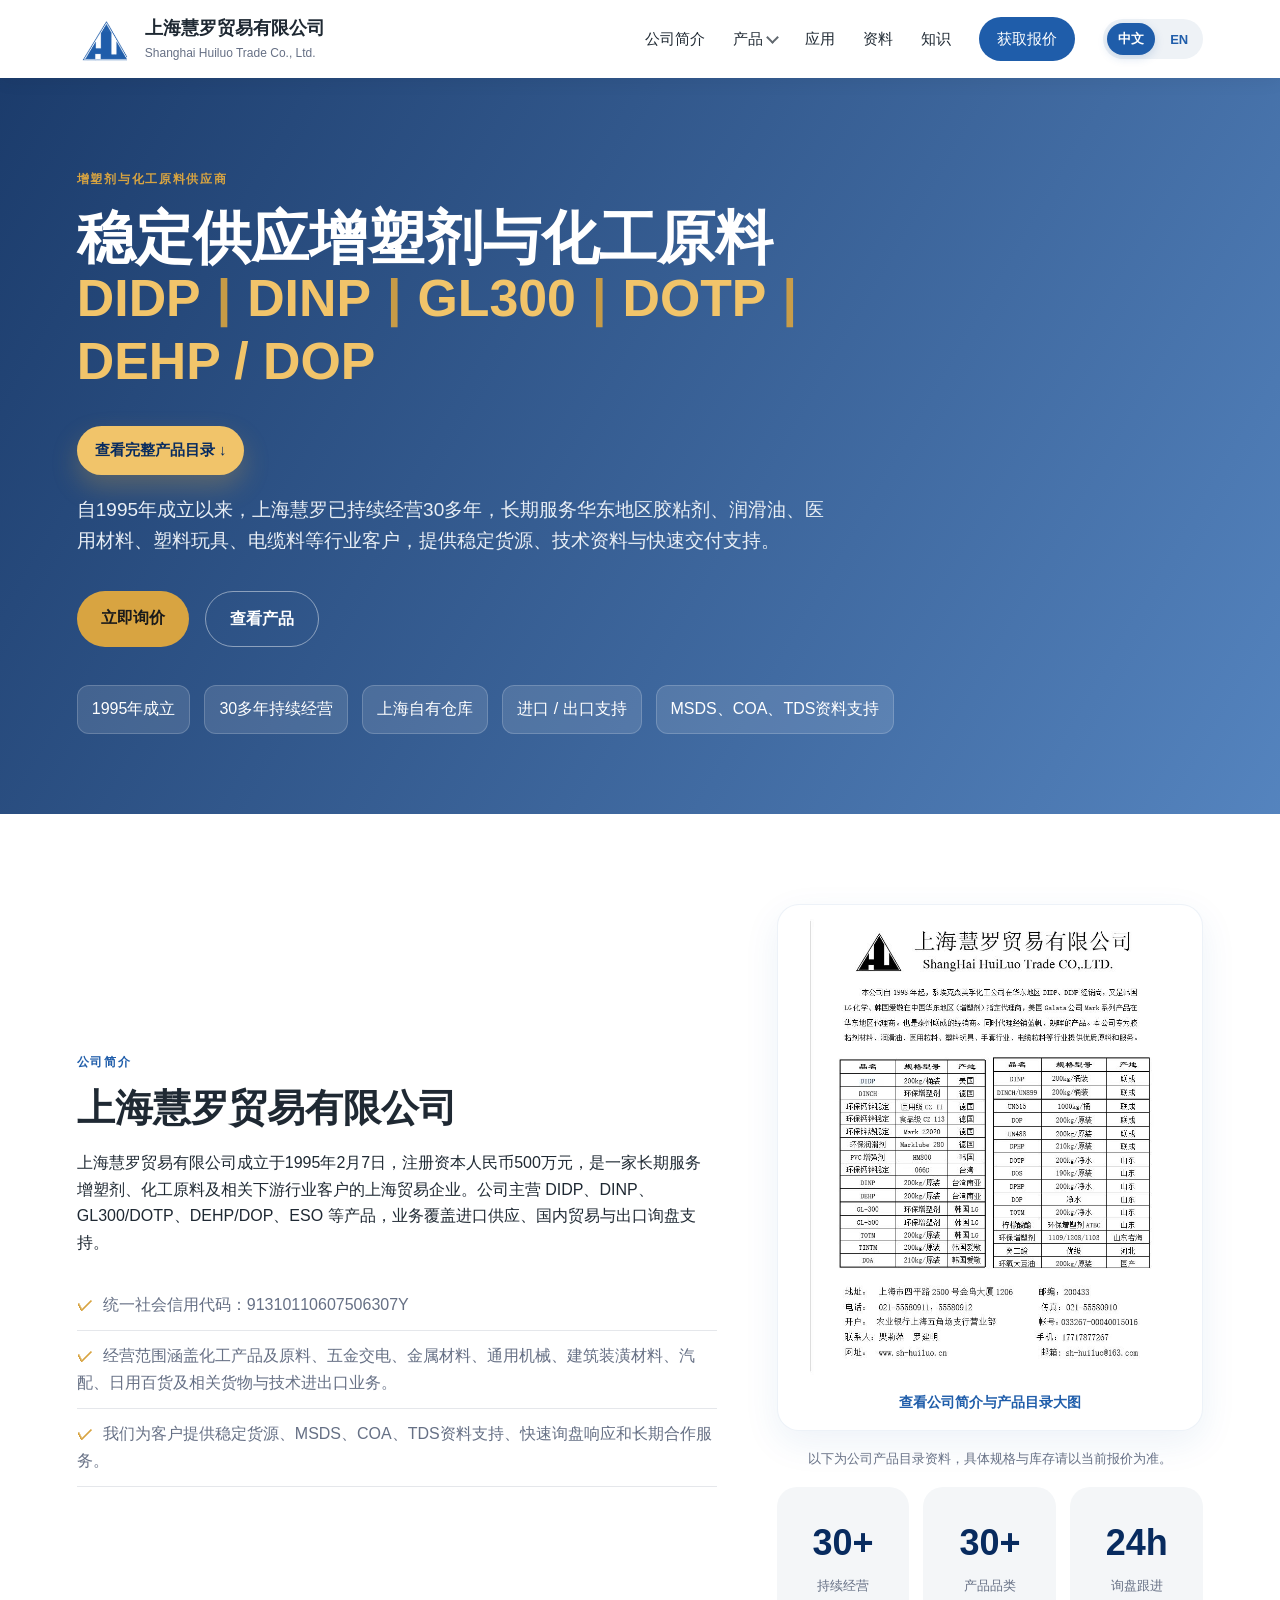
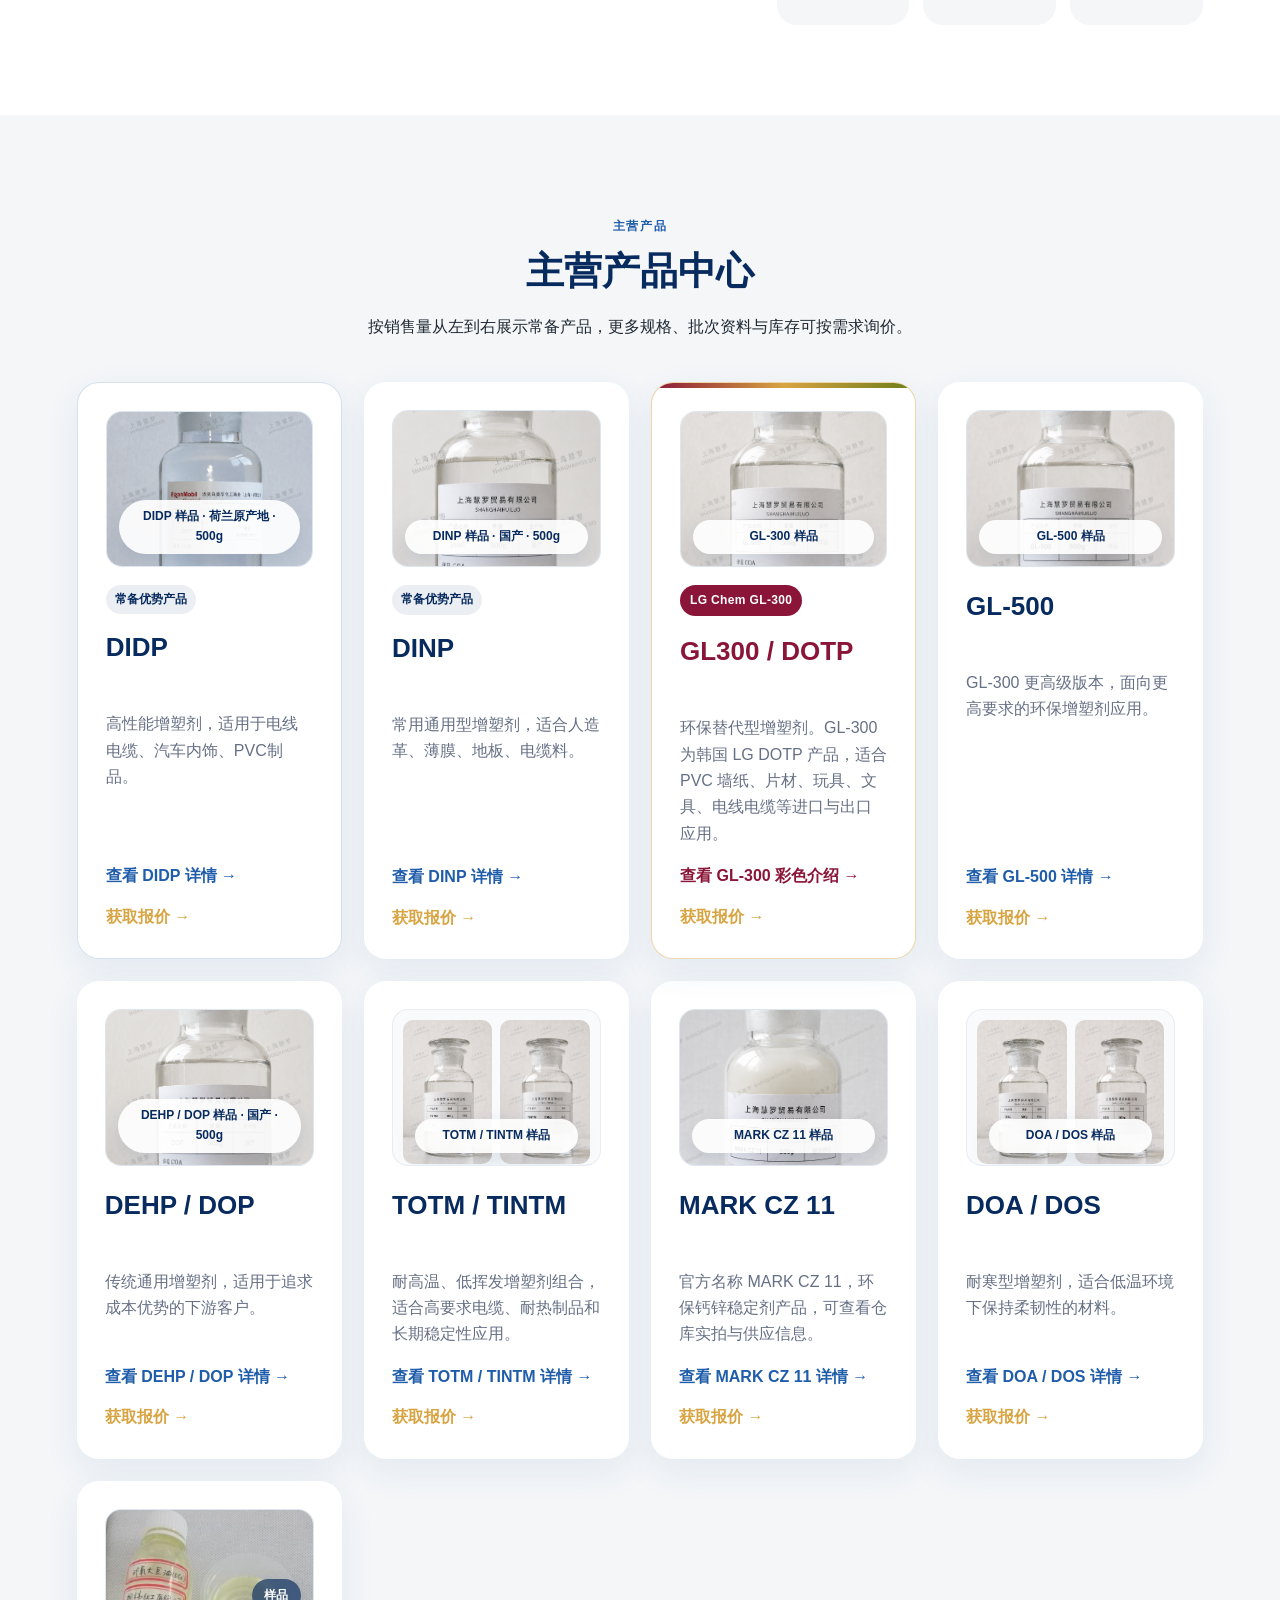
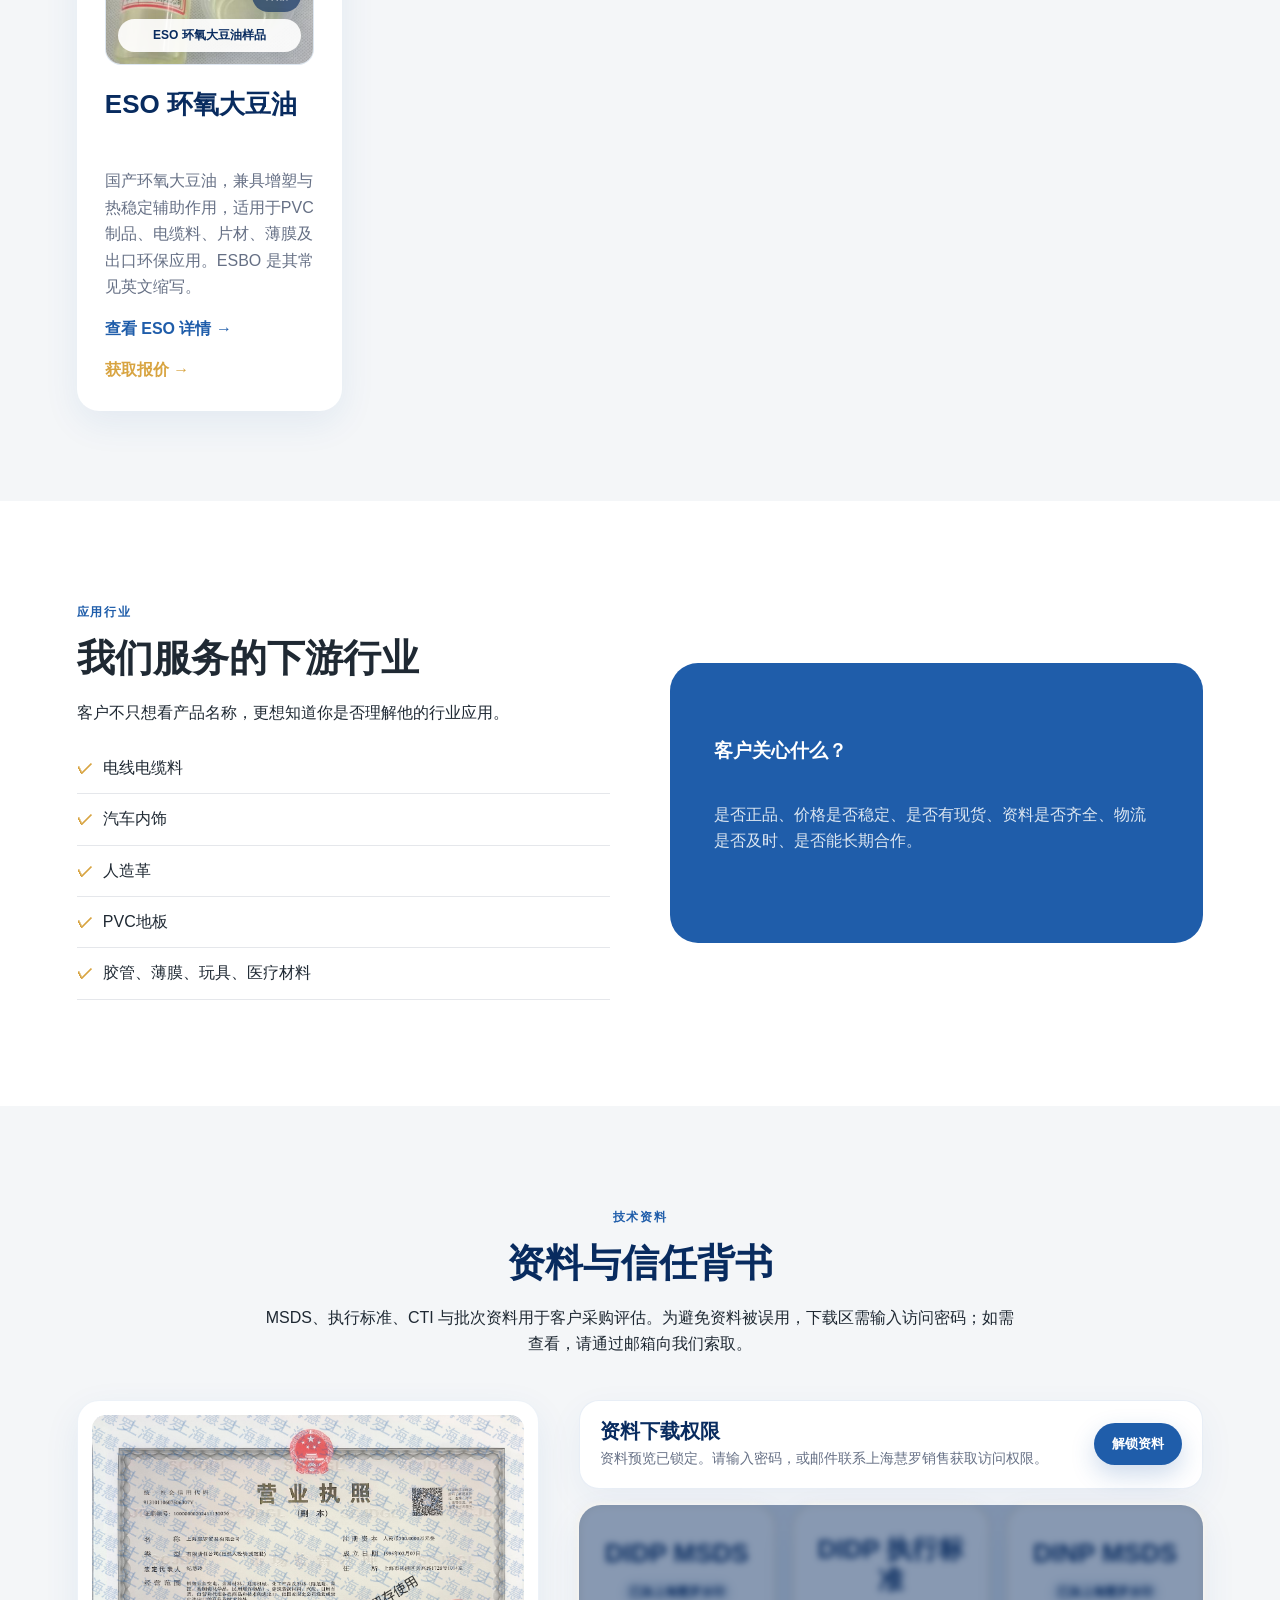
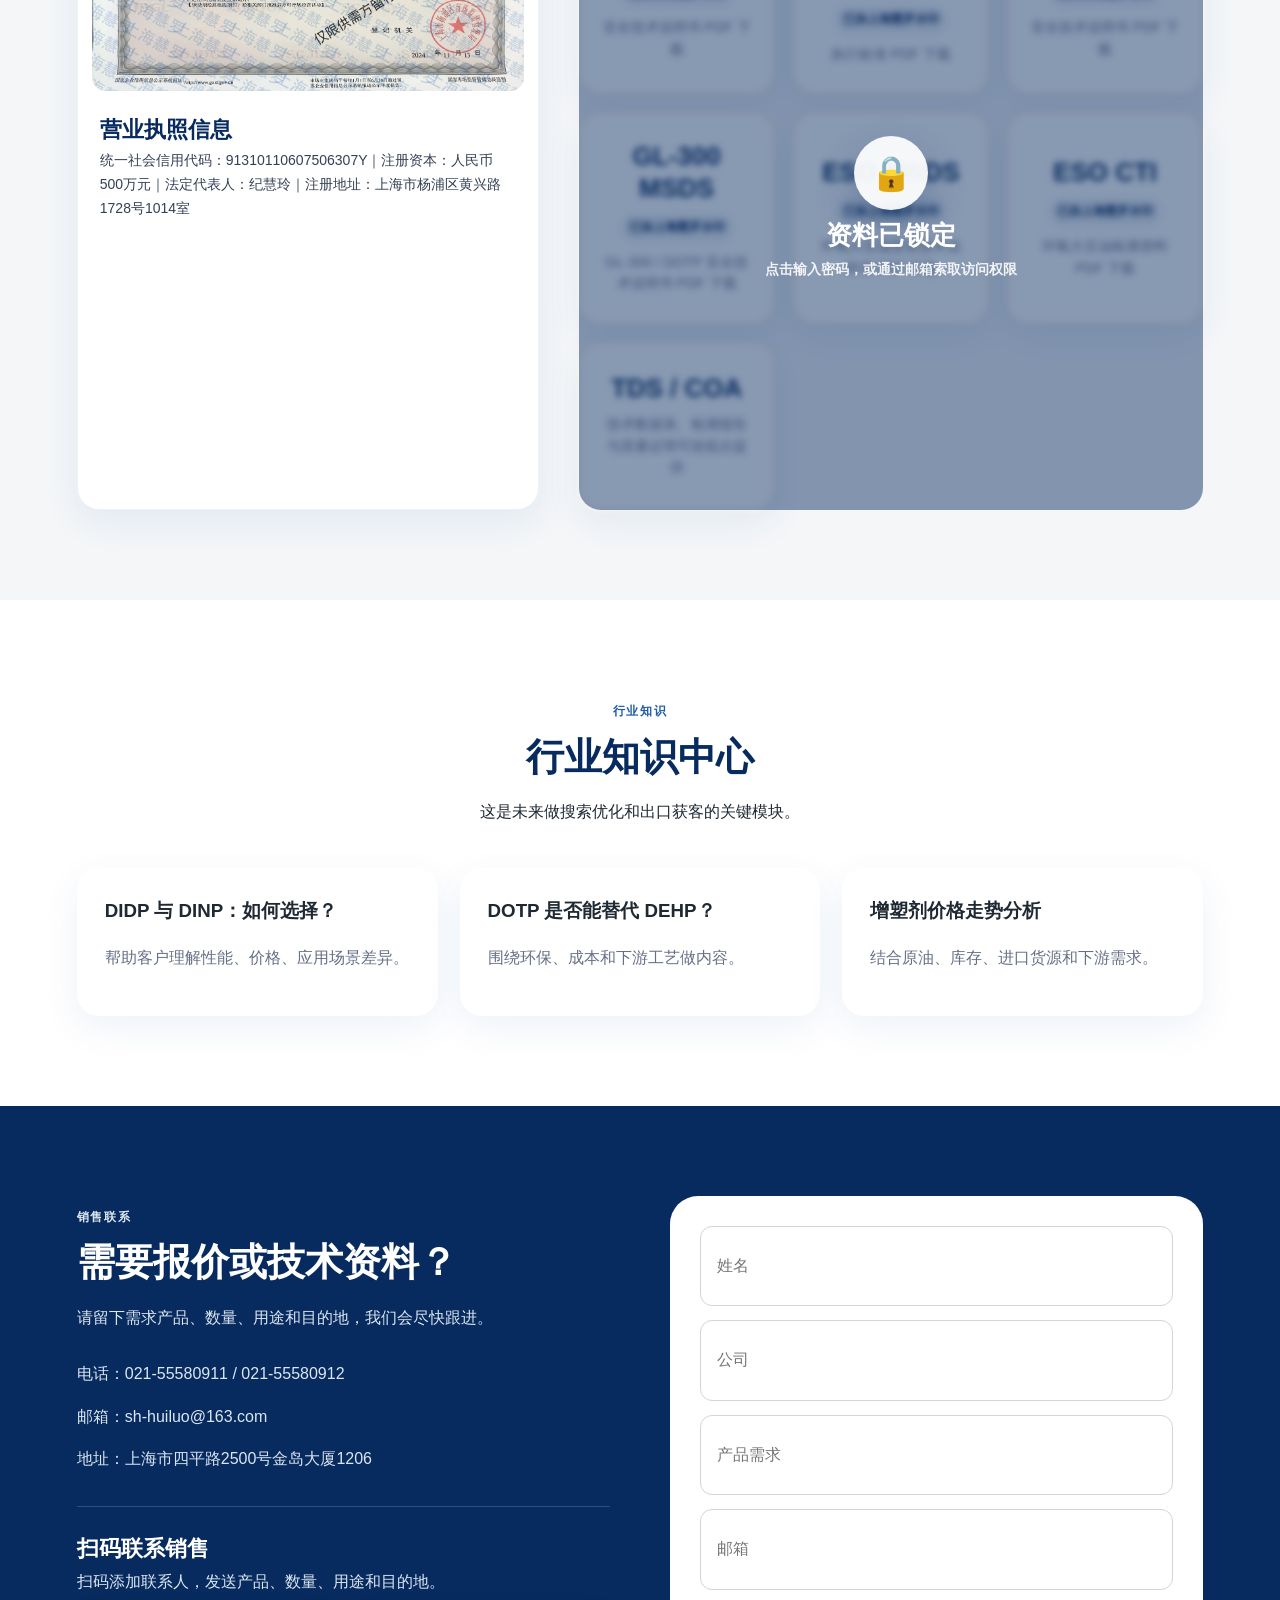
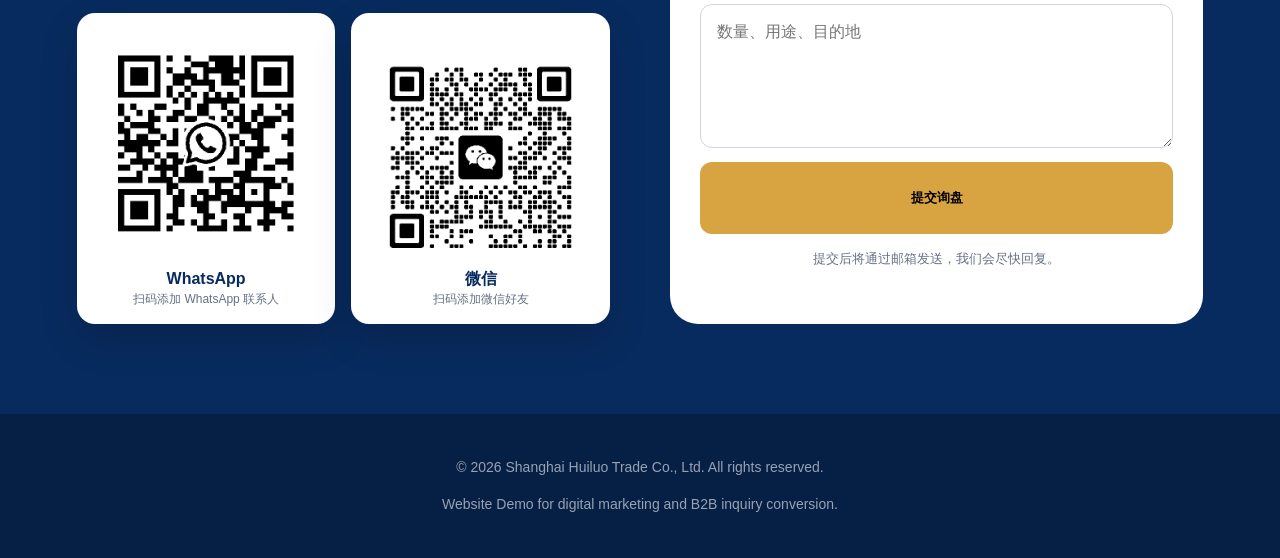
==== commit 9fa9c960: "Bust stylesheet cache for hero fix" ====
--- a/index.html
+++ b/index.html
@@ -6,7 +6,7 @@
   <title>上海慧罗贸易有限公司 | Shanghai Huiluo Trade Co., Ltd.</title>
   <meta name="description" content="上海慧罗贸易有限公司成立于1995年，30多年持续经营，专业供应DIDP、DINP、GL300/DOTP、DEHP/DOP、环氧大豆油ESO等增塑剂与化工原料。" />
   <link rel="icon" href="assets/huiluo-logo.png" type="image/png" />
-  <link rel="stylesheet" href="style.css" />
+  <link rel="stylesheet" href="style.css?v=20260701-hero-fix" />
 </head>
 <body>
   <header class="navbar">
--- a/style.css
+++ b/style.css
@@ -160,3 +160,10 @@
 .doc-modal-actions{display:flex;align-items:center;gap:14px;margin-top:18px;flex-wrap:wrap}
 .doc-modal-actions a{color:#1f5daa;font-weight:900}
 @media(max-width:860px){.doc-access-head{align-items:flex-start;flex-direction:column}.doc-unlock-button{width:100%}.secured-docs.is-locked .doc-lock-overlay{min-height:100%;}.doc-lock-icon{width:64px;height:64px;font-size:30px}.doc-lock-overlay strong{font-size:23px}}
+
+/* Hero text overflow guard */
+.hero h1{max-width:min(1120px,100%)}
+.hero-product-line{display:flex;flex-wrap:wrap;max-width:100%;gap:8px 16px;white-space:normal;font-size:clamp(34px,4.05vw,56px)}
+.hero-product-line em{line-height:1}
+@media(min-width:1320px){.hero-product-line{flex-wrap:nowrap;font-size:clamp(42px,4.35vw,64px)}}
+@media(max-width:640px){.hero-product-line{gap:6px 10px;font-size:32px}}
